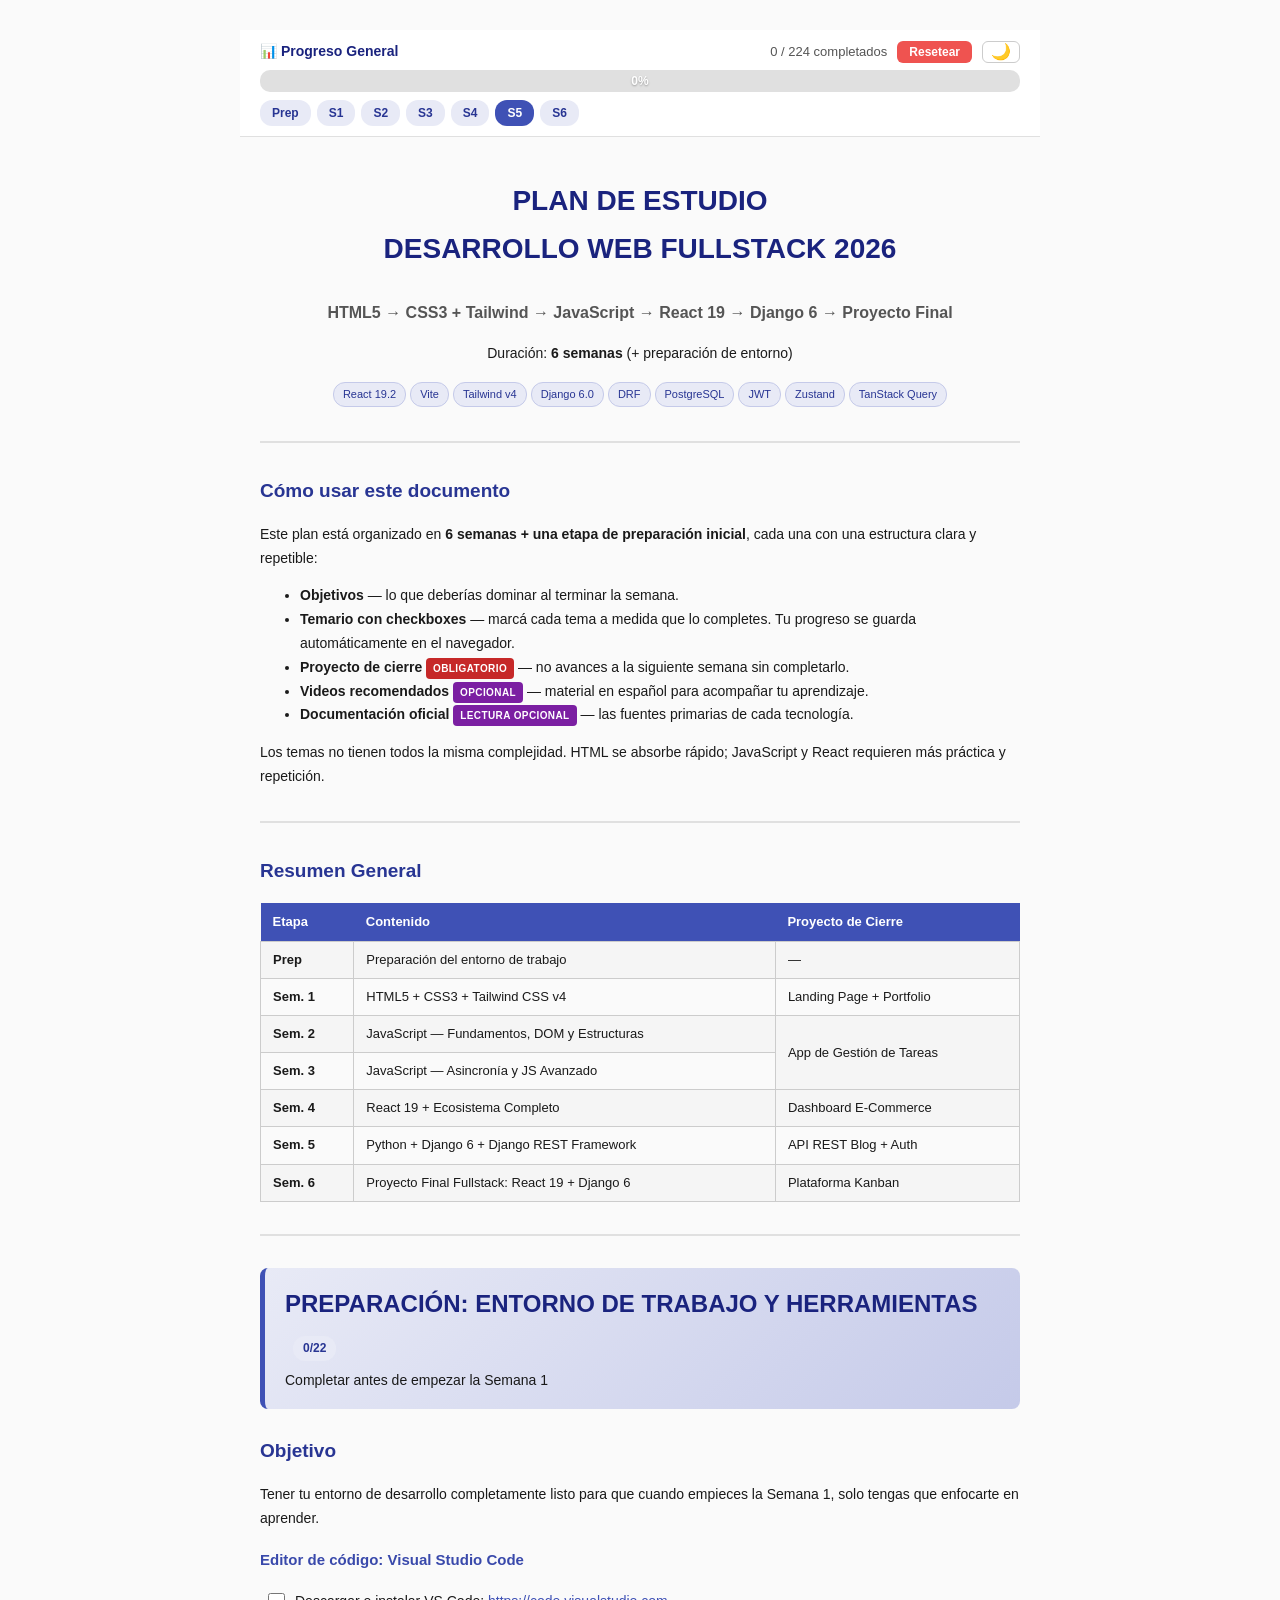
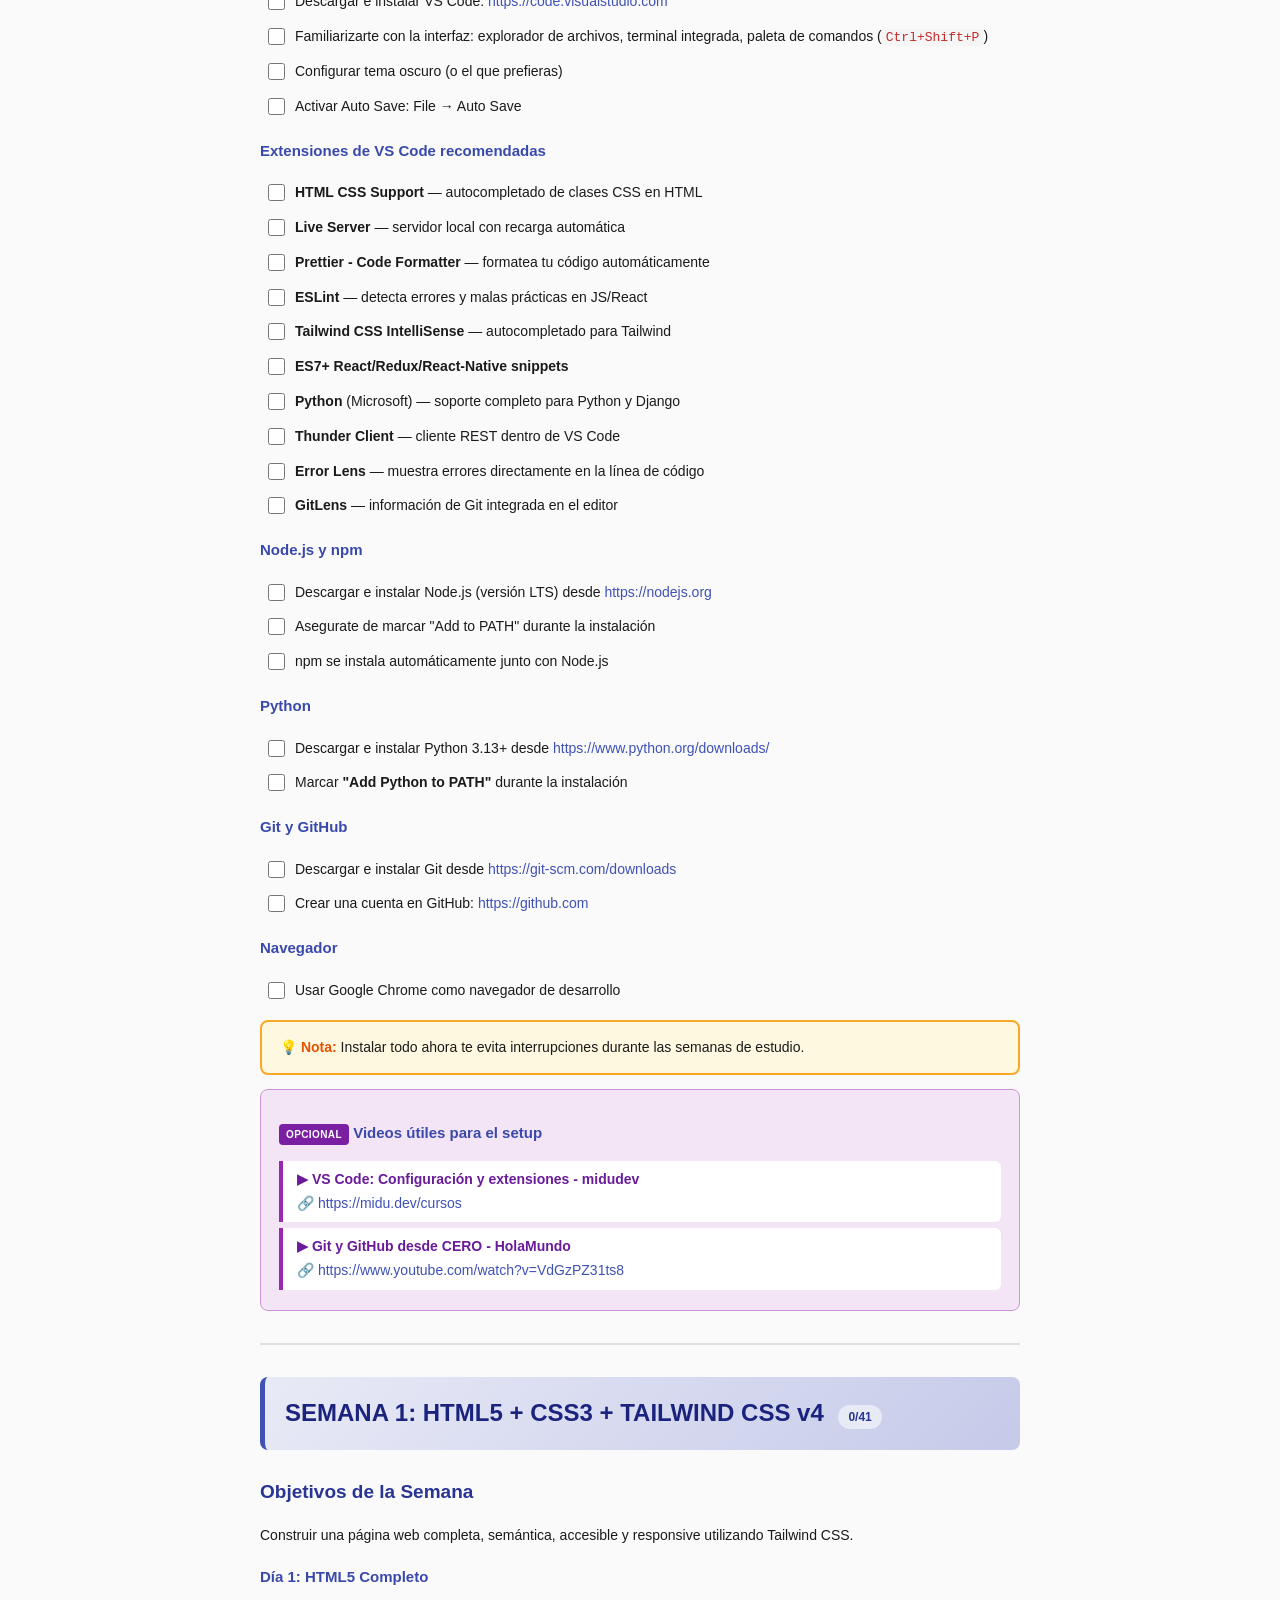
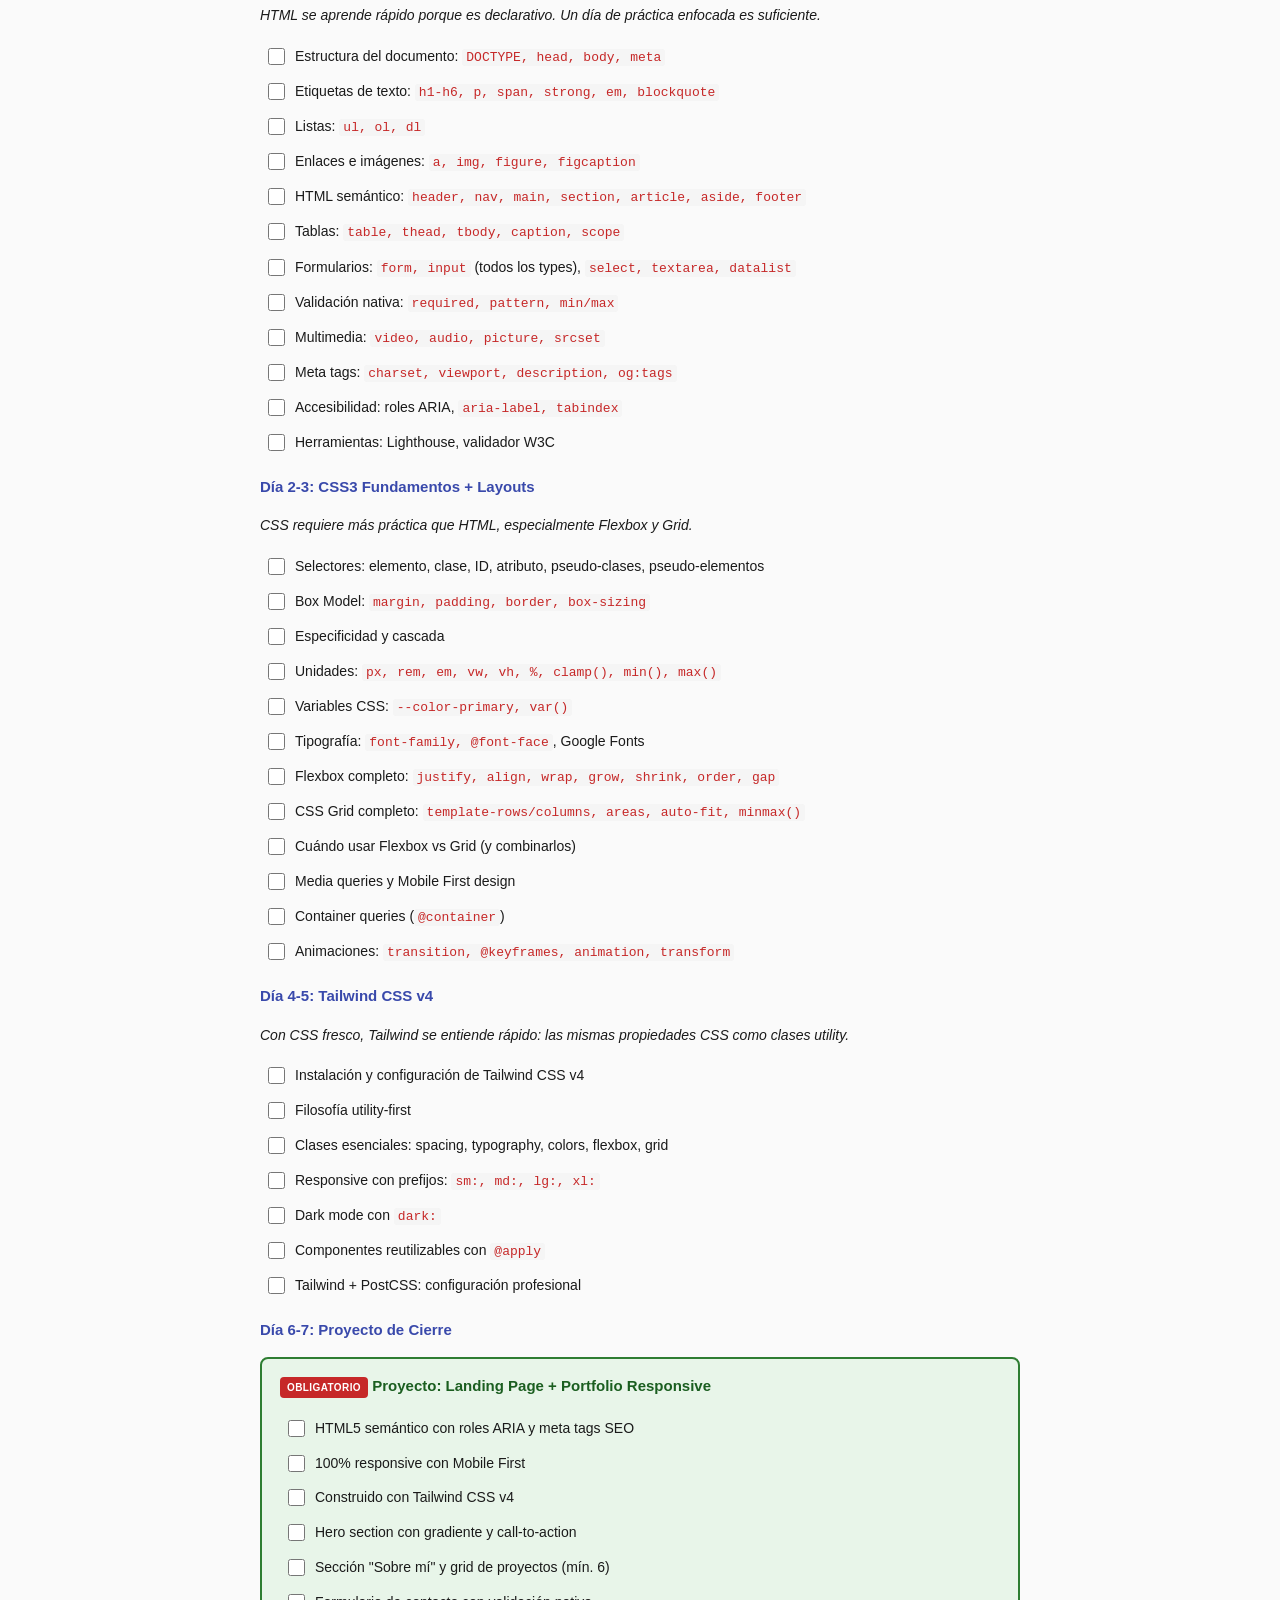
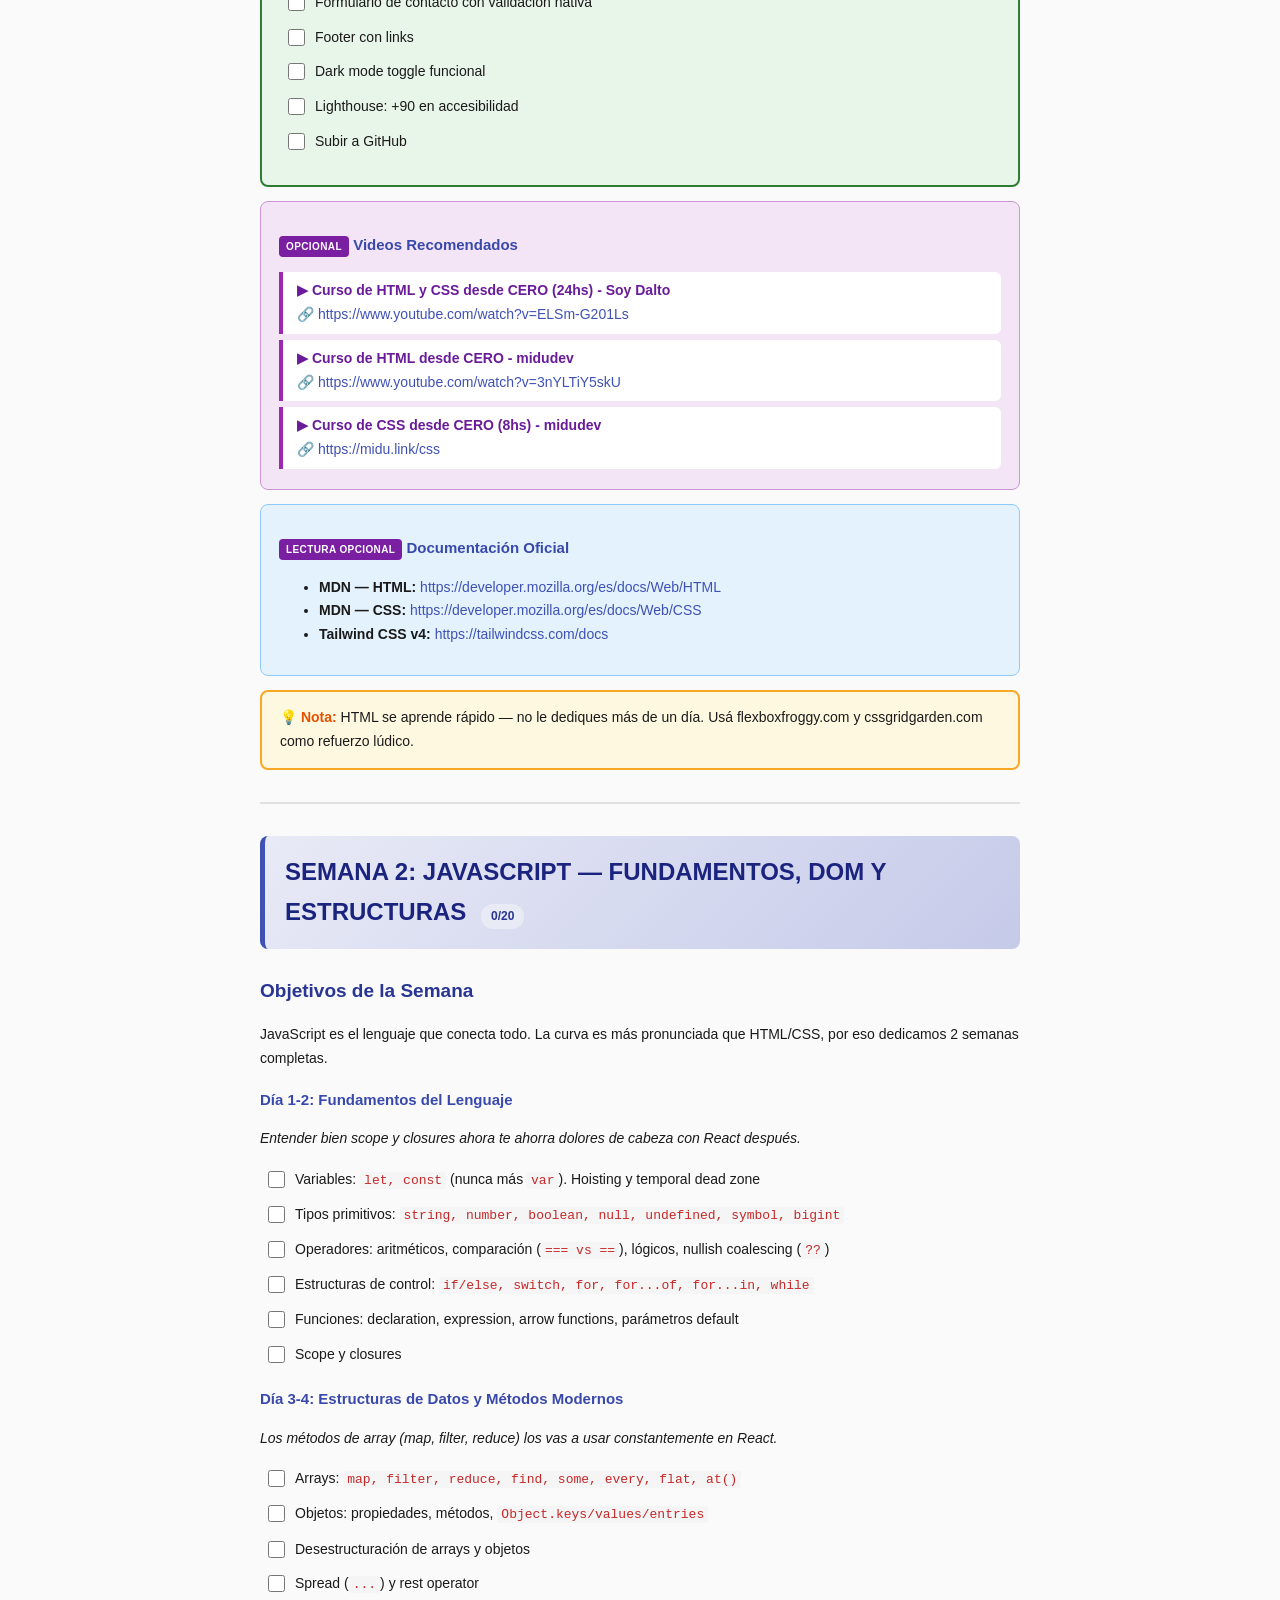
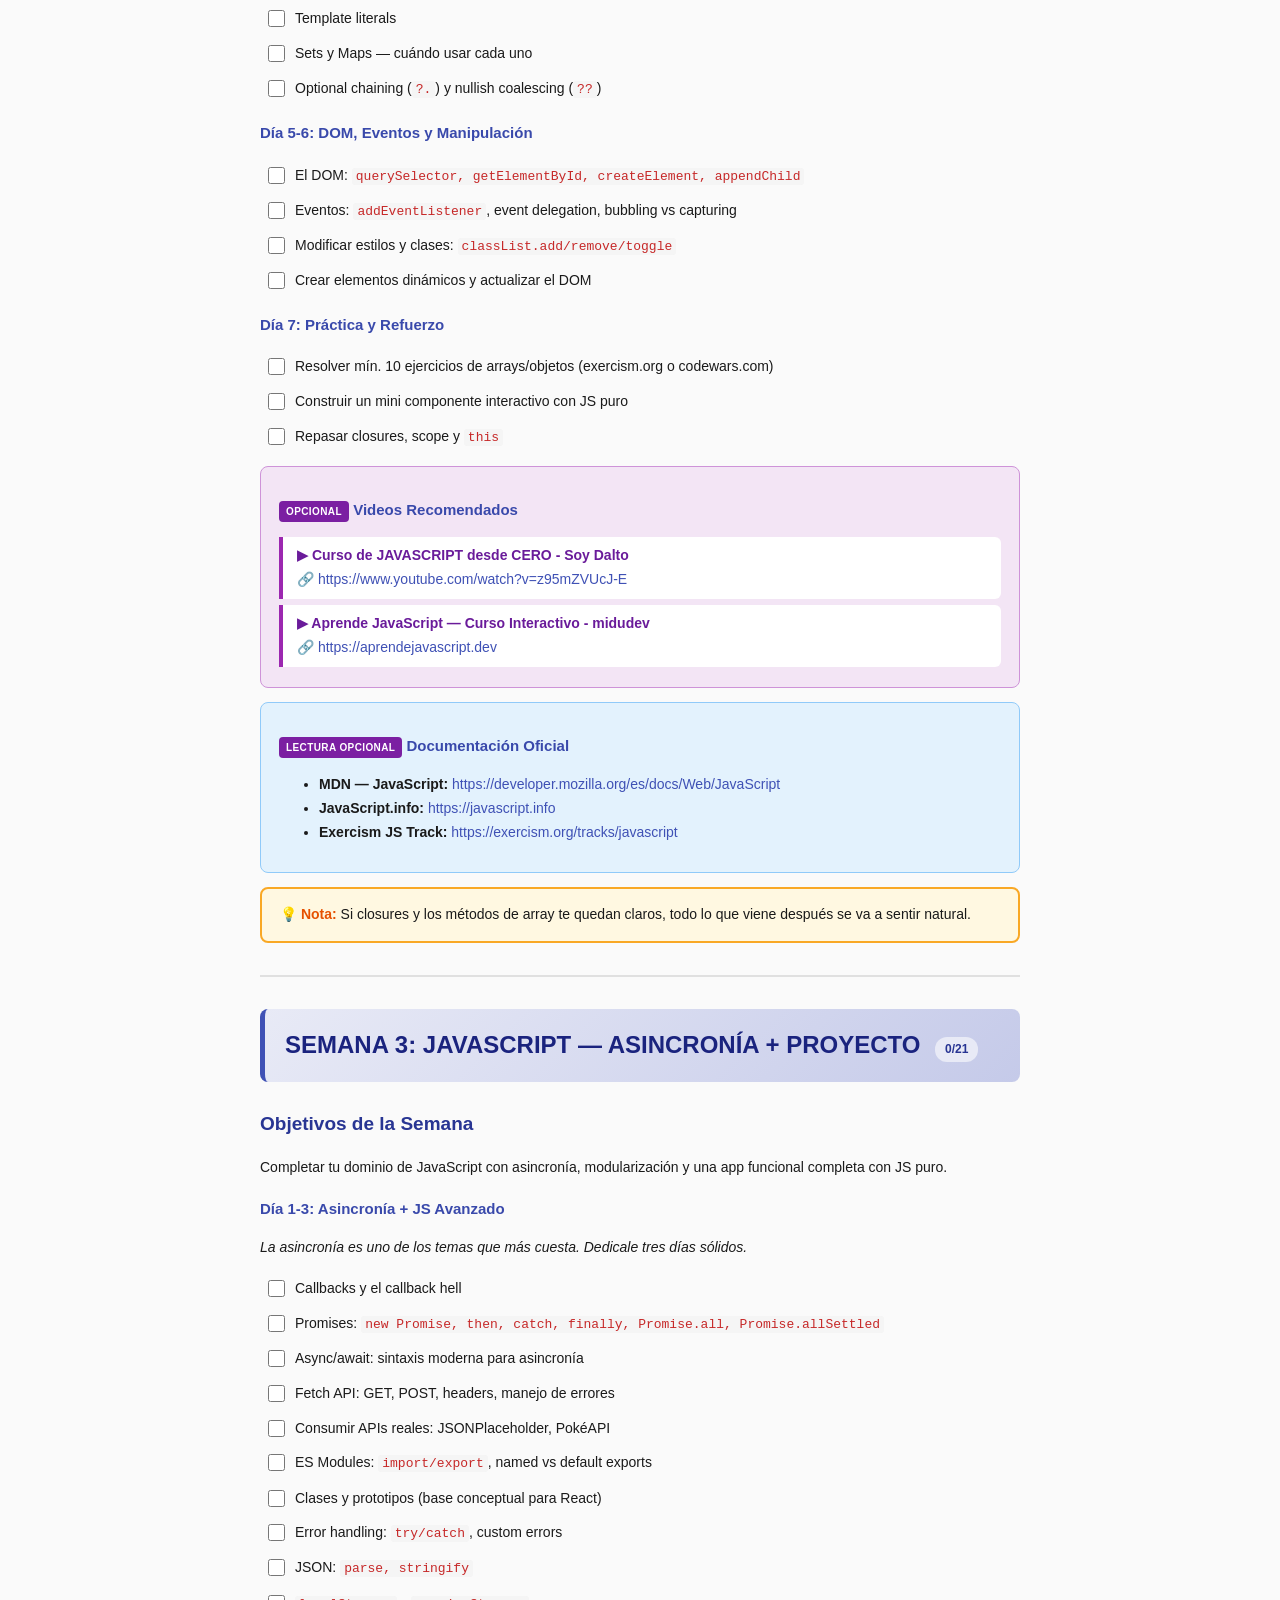
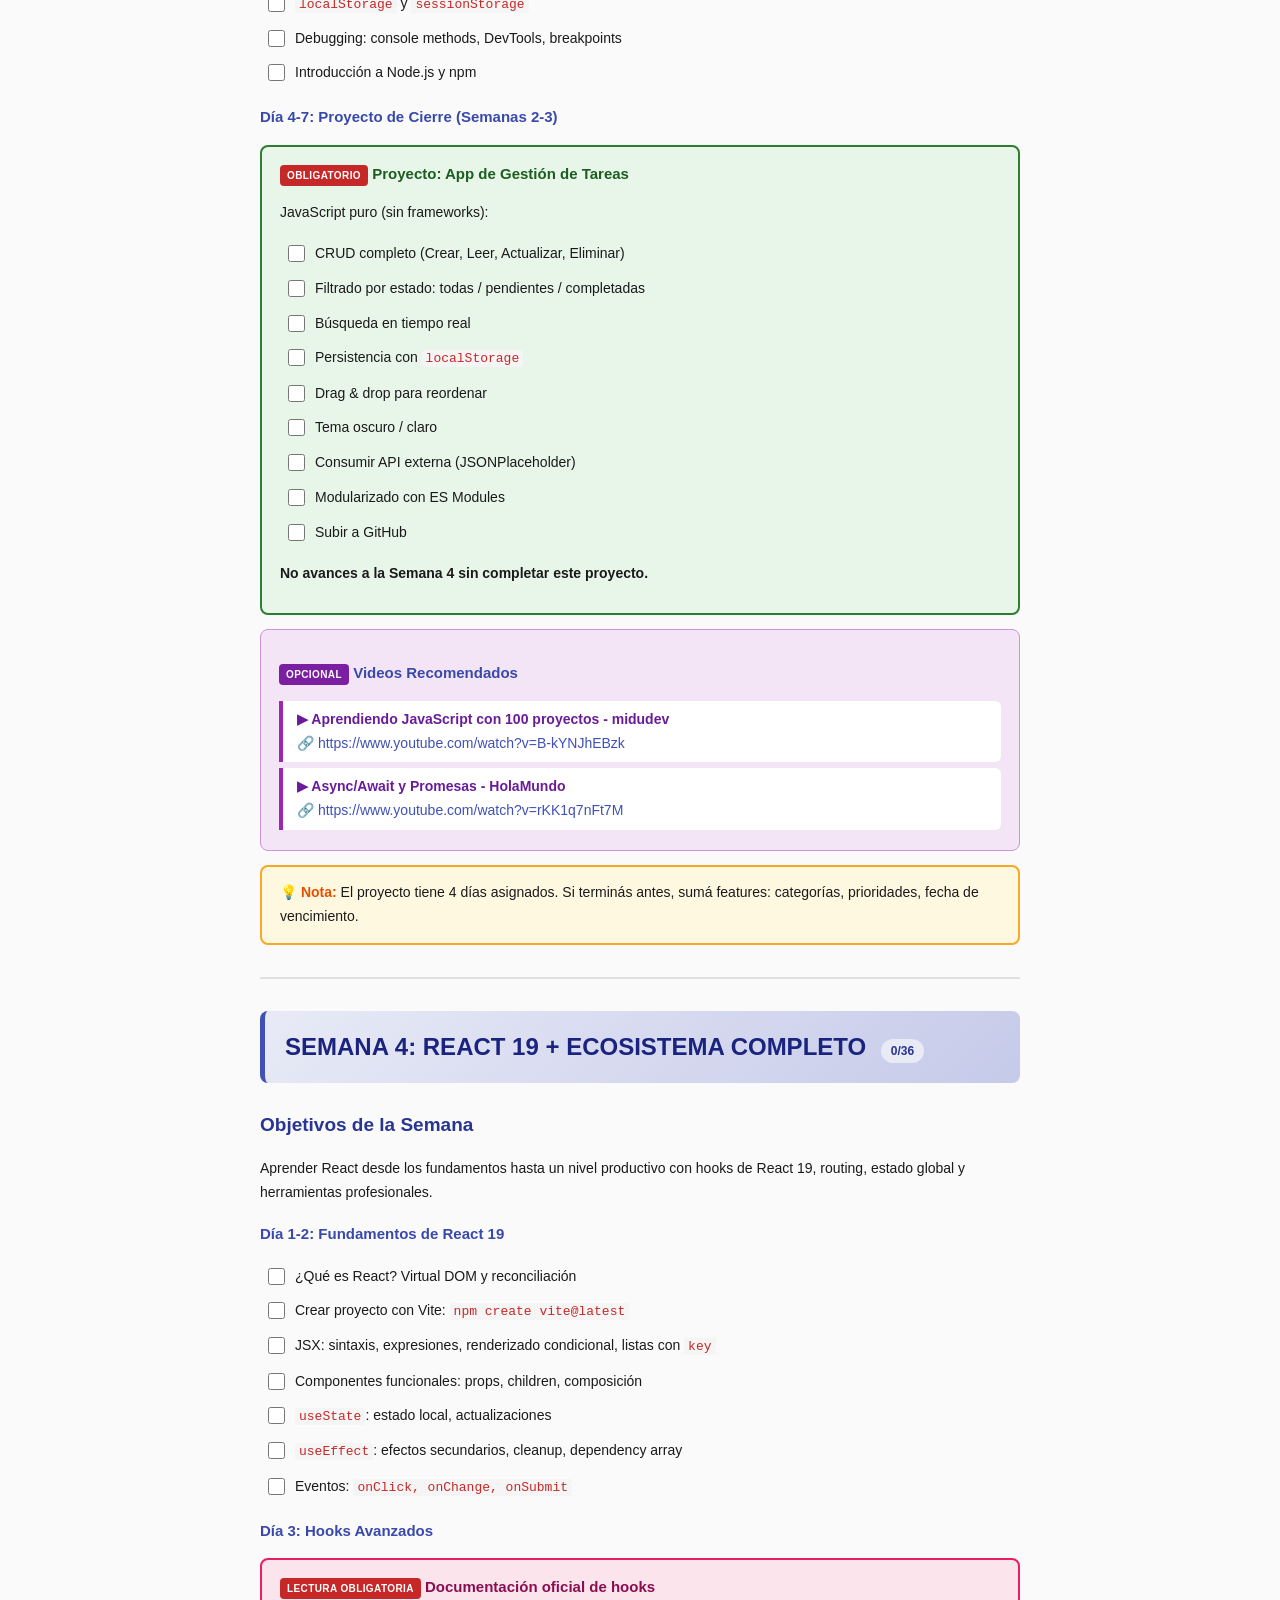
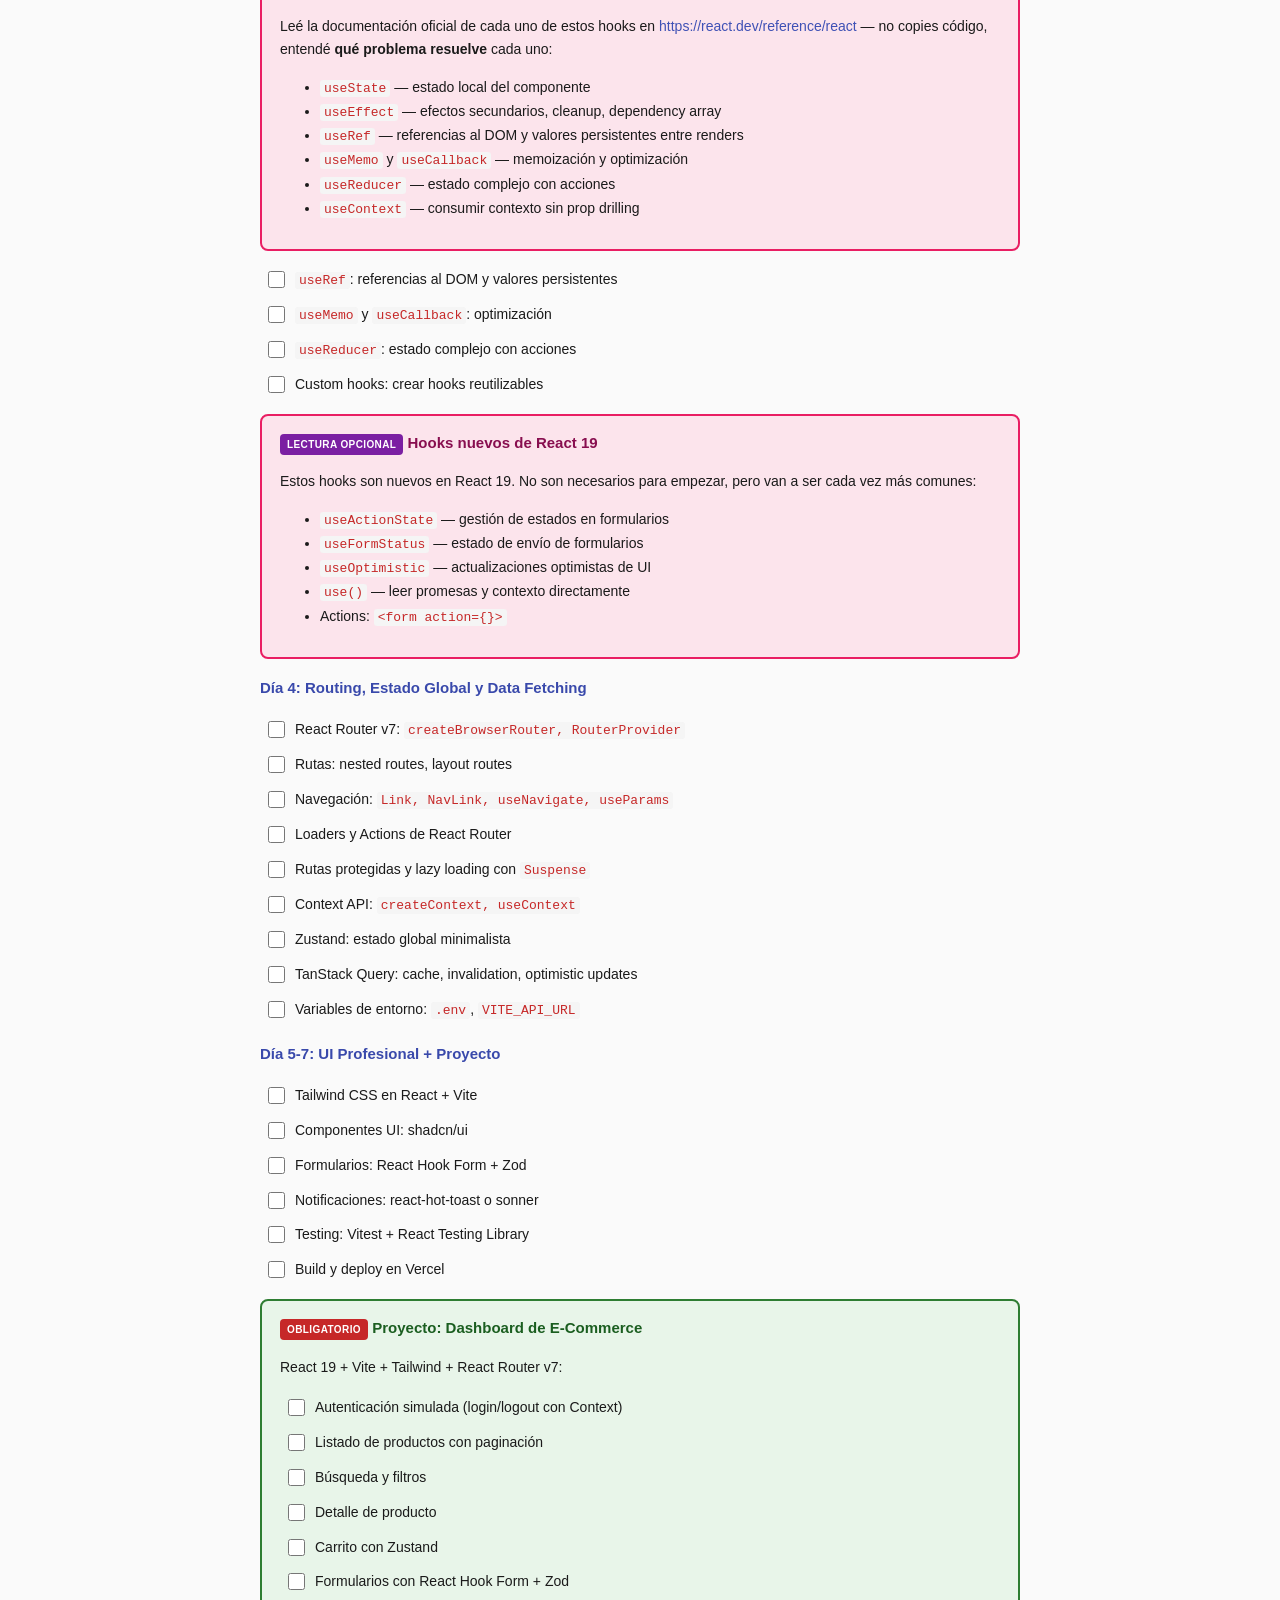
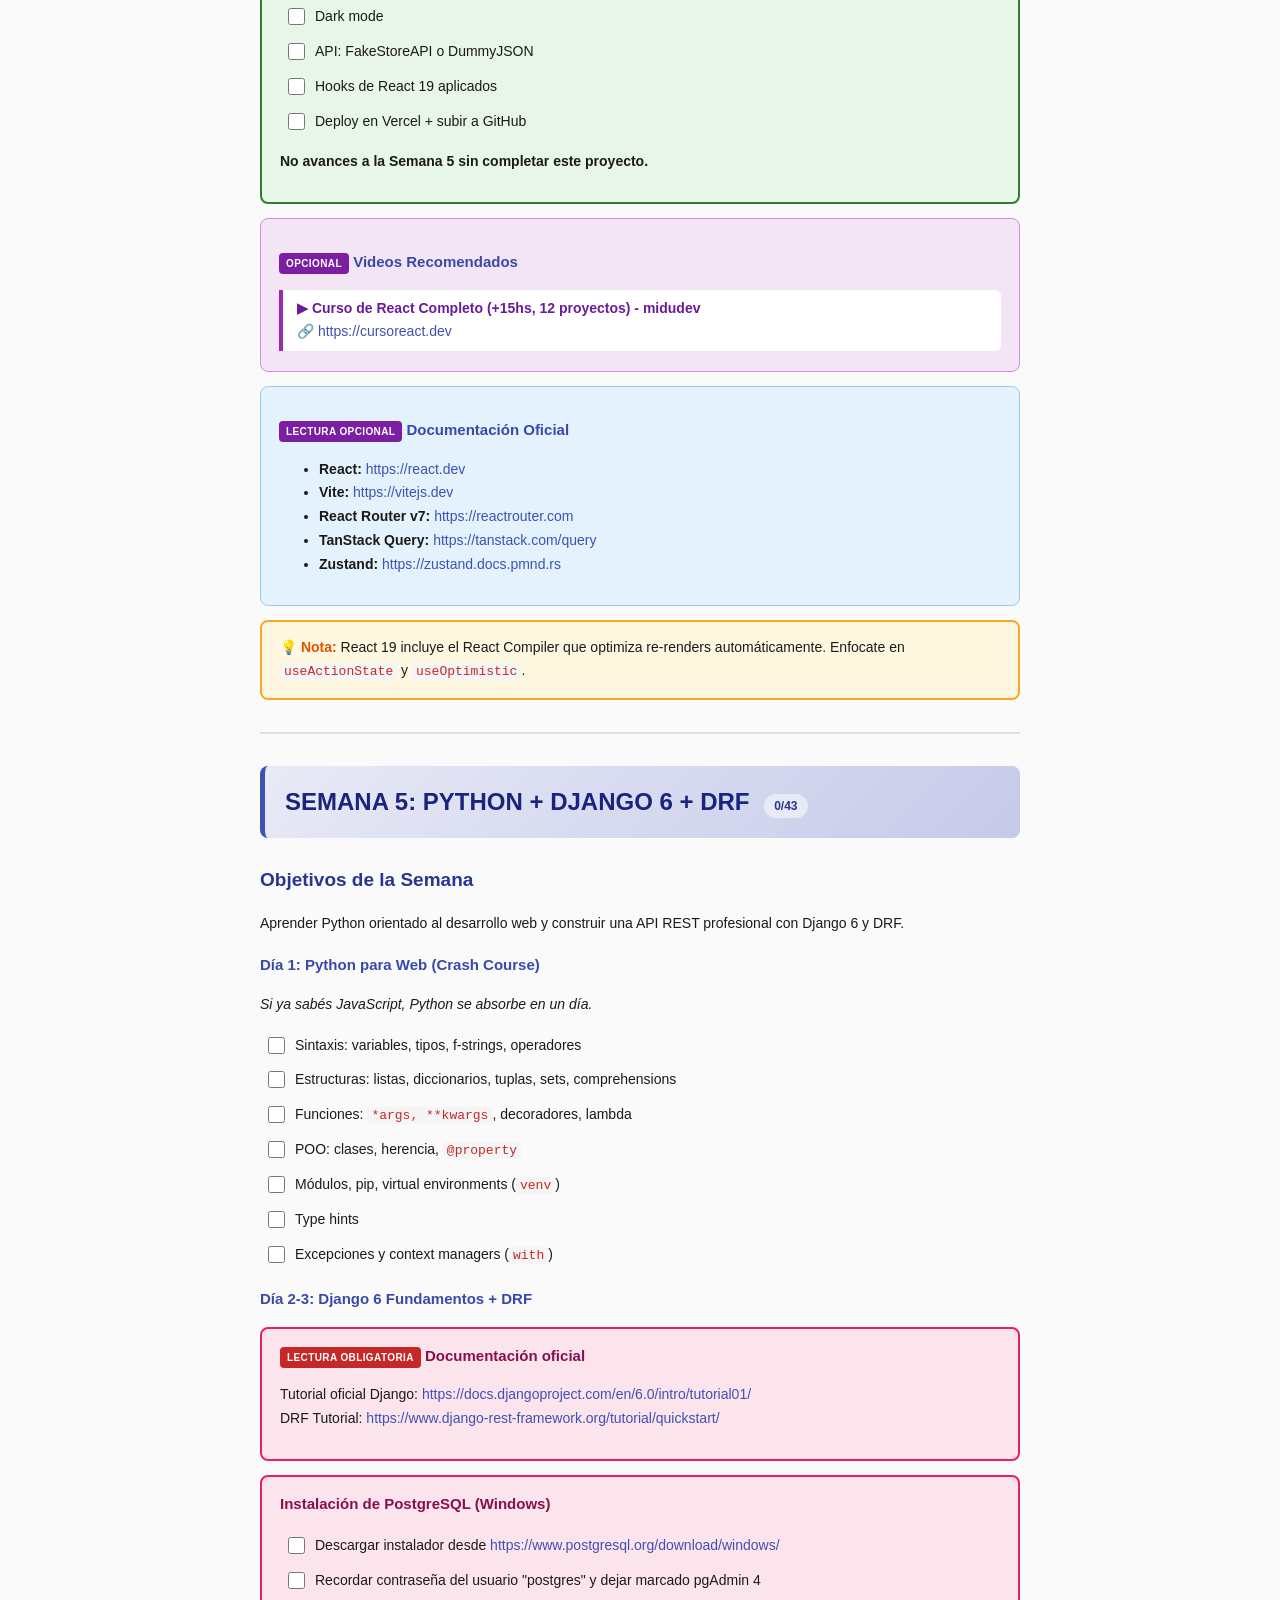
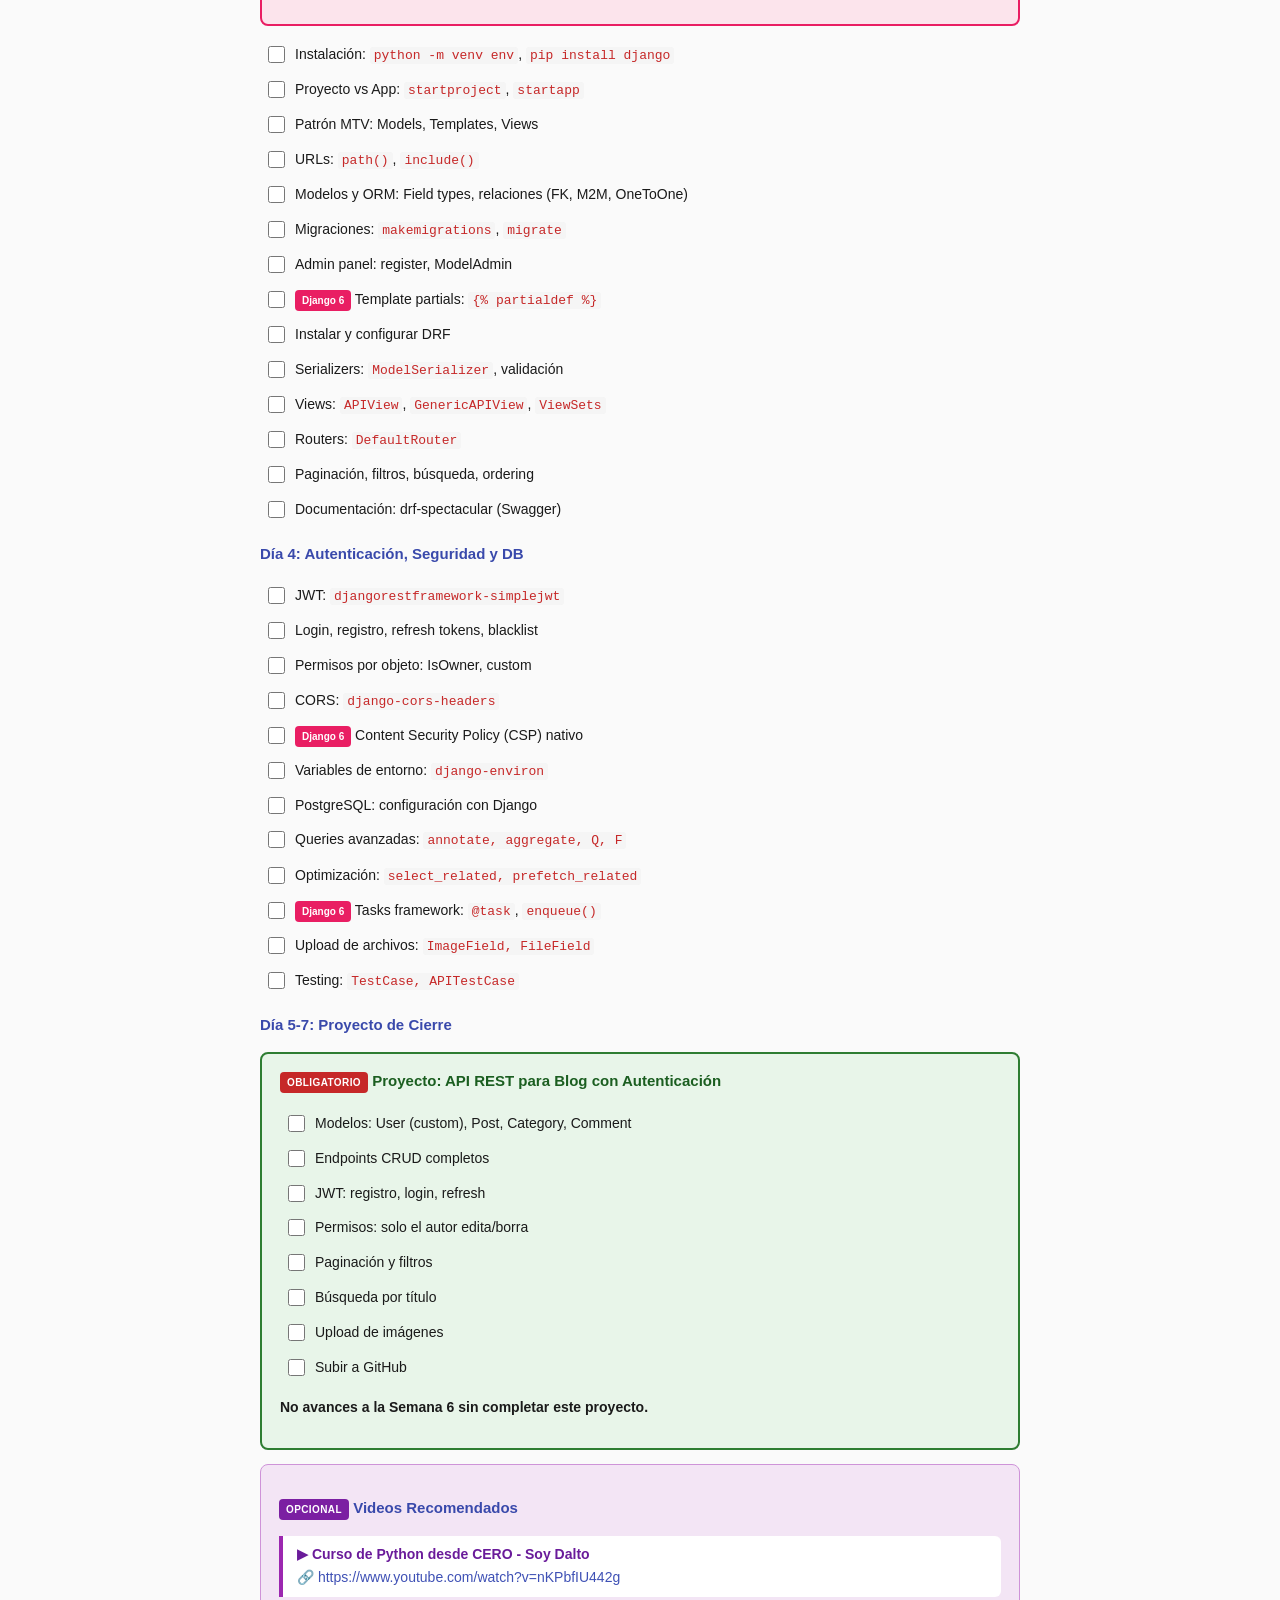
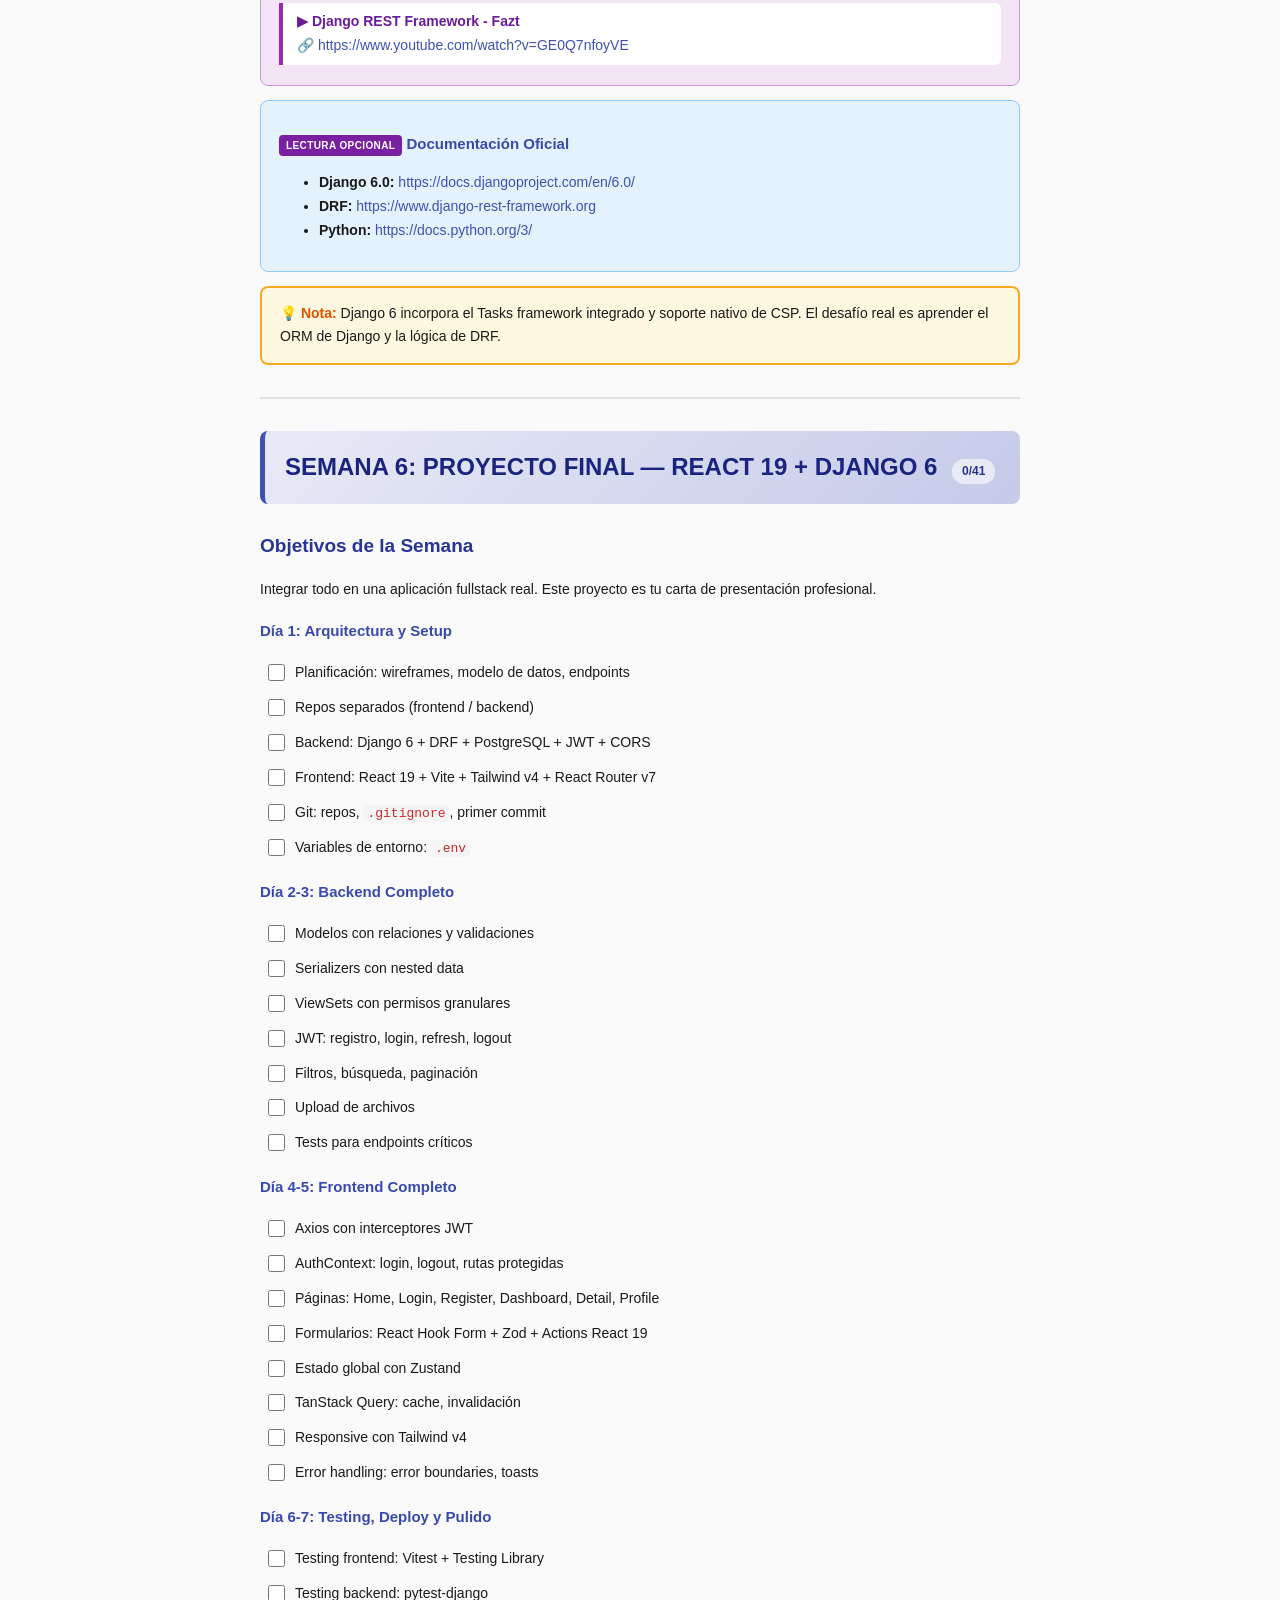
==== index.html @ db927260 "feat: fullstack study guide with progress tracking" ====
<!doctype html>
<html lang="es">
  <head>
    <meta charset="UTF-8" />
    <meta name="viewport" content="width=device-width, initial-scale=1.0" />
    <title>Plan Fullstack 2026</title>
    <link rel="stylesheet" href="styles.css" />
  </head>
  <body>
    <div class="progress-global" id="globalProgress">
      <div class="progress-header">
        <b style="font-size: 14px; color: var(--h1)">📊 Progreso General</b>
        <span class="progress-meta">
          <span id="globalCount" style="font-size: 13px; color: var(--text-muted)"></span>
          <button class="reset-btn" onclick="resetProgress()">Resetear</button>
          <button class="theme-toggle" id="themeToggle" title="Cambiar tema"></button>
        </span>
      </div>
      <div class="progress-bar-wrap">
        <div class="progress-bar-fill" id="globalBar" style="width: 0%"></div>
        <div class="progress-text" id="globalPercent">0%</div>
      </div>
      <nav class="section-nav" id="sectionNav">
        <a href="#sec-prep" class="nav-chip" data-nav="sec-prep">Prep</a>
        <a href="#sec-s1" class="nav-chip" data-nav="sec-s1">S1</a>
        <a href="#sec-s2" class="nav-chip" data-nav="sec-s2">S2</a>
        <a href="#sec-s3" class="nav-chip" data-nav="sec-s3">S3</a>
        <a href="#sec-s4" class="nav-chip" data-nav="sec-s4">S4</a>
        <a href="#sec-s5" class="nav-chip" data-nav="sec-s5">S5</a>
        <a href="#sec-s6" class="nav-chip" data-nav="sec-s6">S6</a>
      </nav>
    </div>

    <div class="ctr">
      <h1 style="font-size: 28px; border: none">
        PLAN DE ESTUDIO<br />DESARROLLO WEB FULLSTACK 2026
      </h1>
      <p style="font-size: 16px; color: var(--text-muted)">
        <b
          >HTML5 → CSS3 + Tailwind → JavaScript → React 19 → Django 6 → Proyecto
          Final</b
        >
      </p>
      <p>Duración: <b>6 semanas</b> (+ preparación de entorno)</p>
      <p>
        <span class="tg">React 19.2</span><span class="tg">Vite</span
        ><span class="tg">Tailwind v4</span><span class="tg">Django 6.0</span
        ><span class="tg">DRF</span><span class="tg">PostgreSQL</span
        ><span class="tg">JWT</span><span class="tg">Zustand</span
        ><span class="tg">TanStack Query</span>
      </p>
    </div>
    <hr />

    <h2>Cómo usar este documento</h2>
    <p>
      Este plan está organizado en
      <b>6 semanas + una etapa de preparación inicial</b>, cada una con una
      estructura clara y repetible:
    </p>
    <ul>
      <li><b>Objetivos</b> — lo que deberías dominar al terminar la semana.</li>
      <li>
        <b>Temario con checkboxes</b> — marcá cada tema a medida que lo
        completes. Tu progreso se guarda automáticamente en el navegador.
      </li>
      <li>
        <b>Proyecto de cierre</b> <span class="mt">Obligatorio</span> — no
        avances a la siguiente semana sin completarlo.
      </li>
      <li>
        <b>Videos recomendados</b> <span class="ot">Opcional</span> — material
        en español para acompañar tu aprendizaje.
      </li>
      <li>
        <b>Documentación oficial</b> <span class="ot">Lectura Opcional</span> —
        las fuentes primarias de cada tecnología.
      </li>
    </ul>
    <p>
      Los temas no tienen todos la misma complejidad. HTML se absorbe rápido;
      JavaScript y React requieren más práctica y repetición.
    </p>

    <hr />

    <h2>Resumen General</h2>
    <table>
      <tr>
        <th>Etapa</th>
        <th>Contenido</th>
        <th>Proyecto de Cierre</th>
      </tr>
      <tr>
        <td><b>Prep</b></td>
        <td>Preparación del entorno de trabajo</td>
        <td>—</td>
      </tr>
      <tr>
        <td><b>Sem. 1</b></td>
        <td>HTML5 + CSS3 + Tailwind CSS v4</td>
        <td>Landing Page + Portfolio</td>
      </tr>
      <tr>
        <td><b>Sem. 2</b></td>
        <td>JavaScript — Fundamentos, DOM y Estructuras</td>
        <td rowspan="2">App de Gestión de Tareas</td>
      </tr>
      <tr>
        <td><b>Sem. 3</b></td>
        <td>JavaScript — Asincronía y JS Avanzado</td>
      </tr>
      <tr>
        <td><b>Sem. 4</b></td>
        <td>React 19 + Ecosistema Completo</td>
        <td>Dashboard E-Commerce</td>
      </tr>
      <tr>
        <td><b>Sem. 5</b></td>
        <td>Python + Django 6 + Django REST Framework</td>
        <td>API REST Blog + Auth</td>
      </tr>
      <tr>
        <td><b>Sem. 6</b></td>
        <td>Proyecto Final Fullstack: React 19 + Django 6</td>
        <td>Plataforma Kanban</td>
      </tr>
    </table>

    <hr />

    <!-- ===================== PREPARACIÓN ===================== -->
    <div class="mh" id="sec-prep">
      <h1>
        PREPARACIÓN: ENTORNO DE TRABAJO Y HERRAMIENTAS
        <span class="section-progress" id="sp-prep"></span>
      </h1>
      <p>Completar antes de empezar la Semana 1</p>
    </div>

    <h2>Objetivo</h2>
    <p>
      Tener tu entorno de desarrollo completamente listo para que cuando
      empieces la Semana 1, solo tengas que enfocarte en aprender.
    </p>

    <h3>Editor de código: Visual Studio Code</h3>
    <ul class="cl" data-section="prep">
      <li>
        <div class="ci">
          <input type="checkbox" id="cb-prep-0" /><label for="cb-prep-0"
            >Descargar e instalar VS Code: https://code.visualstudio.com</label
          >
        </div>
      </li>
      <li>
        <div class="ci">
          <input type="checkbox" id="cb-prep-1" /><label for="cb-prep-1"
            >Familiarizarte con la interfaz: explorador de archivos, terminal
            integrada, paleta de comandos (<code>Ctrl+Shift+P</code>)</label
          >
        </div>
      </li>
      <li>
        <div class="ci">
          <input type="checkbox" id="cb-prep-2" /><label for="cb-prep-2"
            >Configurar tema oscuro (o el que prefieras)</label
          >
        </div>
      </li>
      <li>
        <div class="ci">
          <input type="checkbox" id="cb-prep-3" /><label for="cb-prep-3"
            >Activar Auto Save: File → Auto Save</label
          >
        </div>
      </li>
    </ul>

    <h3>Extensiones de VS Code recomendadas</h3>
    <ul class="cl" data-section="prep">
      <li>
        <div class="ci">
          <input type="checkbox" id="cb-prep-4" /><label for="cb-prep-4"
            ><b>HTML CSS Support</b> — autocompletado de clases CSS en
            HTML</label
          >
        </div>
      </li>
      <li>
        <div class="ci">
          <input type="checkbox" id="cb-prep-5" /><label for="cb-prep-5"
            ><b>Live Server</b> — servidor local con recarga automática</label
          >
        </div>
      </li>
      <li>
        <div class="ci">
          <input type="checkbox" id="cb-prep-6" /><label for="cb-prep-6"
            ><b>Prettier - Code Formatter</b> — formatea tu código
            automáticamente</label
          >
        </div>
      </li>
      <li>
        <div class="ci">
          <input type="checkbox" id="cb-prep-7" /><label for="cb-prep-7"
            ><b>ESLint</b> — detecta errores y malas prácticas en
            JS/React</label
          >
        </div>
      </li>
      <li>
        <div class="ci">
          <input type="checkbox" id="cb-prep-8" /><label for="cb-prep-8"
            ><b>Tailwind CSS IntelliSense</b> — autocompletado para
            Tailwind</label
          >
        </div>
      </li>
      <li>
        <div class="ci">
          <input type="checkbox" id="cb-prep-9" /><label for="cb-prep-9"
            ><b>ES7+ React/Redux/React-Native snippets</b></label
          >
        </div>
      </li>
      <li>
        <div class="ci">
          <input type="checkbox" id="cb-prep-10" /><label for="cb-prep-10"
            ><b>Python</b> (Microsoft) — soporte completo para Python y
            Django</label
          >
        </div>
      </li>
      <li>
        <div class="ci">
          <input type="checkbox" id="cb-prep-11" /><label for="cb-prep-11"
            ><b>Thunder Client</b> — cliente REST dentro de VS Code</label
          >
        </div>
      </li>
      <li>
        <div class="ci">
          <input type="checkbox" id="cb-prep-12" /><label for="cb-prep-12"
            ><b>Error Lens</b> — muestra errores directamente en la línea de
            código</label
          >
        </div>
      </li>
      <li>
        <div class="ci">
          <input type="checkbox" id="cb-prep-13" /><label for="cb-prep-13"
            ><b>GitLens</b> — información de Git integrada en el editor</label
          >
        </div>
      </li>
    </ul>

    <h3>Node.js y npm</h3>
    <ul class="cl" data-section="prep">
      <li>
        <div class="ci">
          <input type="checkbox" id="cb-prep-14" /><label for="cb-prep-14"
            >Descargar e instalar Node.js (versión LTS) desde
            https://nodejs.org</label
          >
        </div>
      </li>
      <li>
        <div class="ci">
          <input type="checkbox" id="cb-prep-15" /><label for="cb-prep-15"
            >Asegurate de marcar "Add to PATH" durante la instalación</label
          >
        </div>
      </li>
      <li>
        <div class="ci">
          <input type="checkbox" id="cb-prep-16" /><label for="cb-prep-16"
            >npm se instala automáticamente junto con Node.js</label
          >
        </div>
      </li>
    </ul>

    <h3>Python</h3>
    <ul class="cl" data-section="prep">
      <li>
        <div class="ci">
          <input type="checkbox" id="cb-prep-17" /><label for="cb-prep-17"
            >Descargar e instalar Python 3.13+ desde
            https://www.python.org/downloads/</label
          >
        </div>
      </li>
      <li>
        <div class="ci">
          <input type="checkbox" id="cb-prep-18" /><label for="cb-prep-18"
            >Marcar <b>"Add Python to PATH"</b> durante la instalación</label
          >
        </div>
      </li>
    </ul>

    <h3>Git y GitHub</h3>
    <ul class="cl" data-section="prep">
      <li>
        <div class="ci">
          <input type="checkbox" id="cb-prep-19" /><label for="cb-prep-19"
            >Descargar e instalar Git desde https://git-scm.com/downloads</label
          >
        </div>
      </li>
      <li>
        <div class="ci">
          <input type="checkbox" id="cb-prep-20" /><label for="cb-prep-20"
            >Crear una cuenta en GitHub: https://github.com</label
          >
        </div>
      </li>
    </ul>

    <h3>Navegador</h3>
    <ul class="cl" data-section="prep">
      <li>
        <div class="ci">
          <input type="checkbox" id="cb-prep-21" /><label for="cb-prep-21"
            >Usar Google Chrome como navegador de desarrollo</label
          >
        </div>
      </li>
    </ul>

    <div class="tb">
      <b>💡 Nota:</b> Instalar todo ahora te evita interrupciones durante las
      semanas de estudio.
    </div>

    <div class="vs">
      <h3><span class="ot">Opcional</span> Videos útiles para el setup</h3>
      <div class="vi">
        <b>▶ VS Code: Configuración y extensiones - midudev</b><br />🔗
        https://midu.dev/cursos
      </div>
      <div class="vi">
        <b>▶ Git y GitHub desde CERO - HolaMundo</b><br />🔗
        https://www.youtube.com/watch?v=VdGzPZ31ts8
      </div>
    </div>

    <hr />

    <!-- ===================== SEMANA 1 ===================== -->
    <div class="mh" id="sec-s1">
      <h1>
        SEMANA 1: HTML5 + CSS3 + TAILWIND CSS v4
        <span class="section-progress" id="sp-s1"></span>
      </h1>
    </div>

    <h2>Objetivos de la Semana</h2>
    <p>
      Construir una página web completa, semántica, accesible y responsive
      utilizando Tailwind CSS.
    </p>

    <h3>Día 1: HTML5 Completo</h3>
    <p>
      <i
        >HTML se aprende rápido porque es declarativo. Un día de práctica
        enfocada es suficiente.</i
      >
    </p>
    <ul class="cl" data-section="s1">
      <li>
        <div class="ci">
          <input type="checkbox" id="cb-s1-0" /><label for="cb-s1-0"
            >Estructura del documento:
            <code>DOCTYPE, head, body, meta</code></label
          >
        </div>
      </li>
      <li>
        <div class="ci">
          <input type="checkbox" id="cb-s1-1" /><label for="cb-s1-1"
            >Etiquetas de texto:
            <code>h1-h6, p, span, strong, em, blockquote</code></label
          >
        </div>
      </li>
      <li>
        <div class="ci">
          <input type="checkbox" id="cb-s1-2" /><label for="cb-s1-2"
            >Listas: <code>ul, ol, dl</code></label
          >
        </div>
      </li>
      <li>
        <div class="ci">
          <input type="checkbox" id="cb-s1-3" /><label for="cb-s1-3"
            >Enlaces e imágenes: <code>a, img, figure, figcaption</code></label
          >
        </div>
      </li>
      <li>
        <div class="ci">
          <input type="checkbox" id="cb-s1-4" /><label for="cb-s1-4"
            >HTML semántico:
            <code
              >header, nav, main, section, article, aside, footer</code
            ></label
          >
        </div>
      </li>
      <li>
        <div class="ci">
          <input type="checkbox" id="cb-s1-5" /><label for="cb-s1-5"
            >Tablas: <code>table, thead, tbody, caption, scope</code></label
          >
        </div>
      </li>
      <li>
        <div class="ci">
          <input type="checkbox" id="cb-s1-6" /><label for="cb-s1-6"
            >Formularios: <code>form, input</code> (todos los types),
            <code>select, textarea, datalist</code></label
          >
        </div>
      </li>
      <li>
        <div class="ci">
          <input type="checkbox" id="cb-s1-7" /><label for="cb-s1-7"
            >Validación nativa: <code>required, pattern, min/max</code></label
          >
        </div>
      </li>
      <li>
        <div class="ci">
          <input type="checkbox" id="cb-s1-8" /><label for="cb-s1-8"
            >Multimedia: <code>video, audio, picture, srcset</code></label
          >
        </div>
      </li>
      <li>
        <div class="ci">
          <input type="checkbox" id="cb-s1-9" /><label for="cb-s1-9"
            >Meta tags:
            <code>charset, viewport, description, og:tags</code></label
          >
        </div>
      </li>
      <li>
        <div class="ci">
          <input type="checkbox" id="cb-s1-10" /><label for="cb-s1-10"
            >Accesibilidad: roles ARIA, <code>aria-label, tabindex</code></label
          >
        </div>
      </li>
      <li>
        <div class="ci">
          <input type="checkbox" id="cb-s1-11" /><label for="cb-s1-11"
            >Herramientas: Lighthouse, validador W3C</label
          >
        </div>
      </li>
    </ul>

    <h3>Día 2-3: CSS3 Fundamentos + Layouts</h3>
    <p>
      <i>CSS requiere más práctica que HTML, especialmente Flexbox y Grid.</i>
    </p>
    <ul class="cl" data-section="s1">
      <li>
        <div class="ci">
          <input type="checkbox" id="cb-s1-12" /><label for="cb-s1-12"
            >Selectores: elemento, clase, ID, atributo, pseudo-clases,
            pseudo-elementos</label
          >
        </div>
      </li>
      <li>
        <div class="ci">
          <input type="checkbox" id="cb-s1-13" /><label for="cb-s1-13"
            >Box Model: <code>margin, padding, border, box-sizing</code></label
          >
        </div>
      </li>
      <li>
        <div class="ci">
          <input type="checkbox" id="cb-s1-14" /><label for="cb-s1-14"
            >Especificidad y cascada</label
          >
        </div>
      </li>
      <li>
        <div class="ci">
          <input type="checkbox" id="cb-s1-15" /><label for="cb-s1-15"
            >Unidades:
            <code>px, rem, em, vw, vh, %, clamp(), min(), max()</code></label
          >
        </div>
      </li>
      <li>
        <div class="ci">
          <input type="checkbox" id="cb-s1-16" /><label for="cb-s1-16"
            >Variables CSS: <code>--color-primary, var()</code></label
          >
        </div>
      </li>
      <li>
        <div class="ci">
          <input type="checkbox" id="cb-s1-17" /><label for="cb-s1-17"
            >Tipografía: <code>font-family, @font-face</code>, Google
            Fonts</label
          >
        </div>
      </li>
      <li>
        <div class="ci">
          <input type="checkbox" id="cb-s1-18" /><label for="cb-s1-18"
            >Flexbox completo:
            <code>justify, align, wrap, grow, shrink, order, gap</code></label
          >
        </div>
      </li>
      <li>
        <div class="ci">
          <input type="checkbox" id="cb-s1-19" /><label for="cb-s1-19"
            >CSS Grid completo:
            <code>template-rows/columns, areas, auto-fit, minmax()</code></label
          >
        </div>
      </li>
      <li>
        <div class="ci">
          <input type="checkbox" id="cb-s1-20" /><label for="cb-s1-20"
            >Cuándo usar Flexbox vs Grid (y combinarlos)</label
          >
        </div>
      </li>
      <li>
        <div class="ci">
          <input type="checkbox" id="cb-s1-21" /><label for="cb-s1-21"
            >Media queries y Mobile First design</label
          >
        </div>
      </li>
      <li>
        <div class="ci">
          <input type="checkbox" id="cb-s1-22" /><label for="cb-s1-22"
            >Container queries (<code>@container</code>)</label
          >
        </div>
      </li>
      <li>
        <div class="ci">
          <input type="checkbox" id="cb-s1-23" /><label for="cb-s1-23"
            >Animaciones:
            <code>transition, @keyframes, animation, transform</code></label
          >
        </div>
      </li>
    </ul>

    <h3>Día 4-5: Tailwind CSS v4</h3>
    <p>
      <i
        >Con CSS fresco, Tailwind se entiende rápido: las mismas propiedades CSS
        como clases utility.</i
      >
    </p>
    <ul class="cl" data-section="s1">
      <li>
        <div class="ci">
          <input type="checkbox" id="cb-s1-24" /><label for="cb-s1-24"
            >Instalación y configuración de Tailwind CSS v4</label
          >
        </div>
      </li>
      <li>
        <div class="ci">
          <input type="checkbox" id="cb-s1-25" /><label for="cb-s1-25"
            >Filosofía utility-first</label
          >
        </div>
      </li>
      <li>
        <div class="ci">
          <input type="checkbox" id="cb-s1-26" /><label for="cb-s1-26"
            >Clases esenciales: spacing, typography, colors, flexbox,
            grid</label
          >
        </div>
      </li>
      <li>
        <div class="ci">
          <input type="checkbox" id="cb-s1-27" /><label for="cb-s1-27"
            >Responsive con prefijos: <code>sm:, md:, lg:, xl:</code></label
          >
        </div>
      </li>
      <li>
        <div class="ci">
          <input type="checkbox" id="cb-s1-28" /><label for="cb-s1-28"
            >Dark mode con <code>dark:</code></label
          >
        </div>
      </li>
      <li>
        <div class="ci">
          <input type="checkbox" id="cb-s1-29" /><label for="cb-s1-29"
            >Componentes reutilizables con <code>@apply</code></label
          >
        </div>
      </li>
      <li>
        <div class="ci">
          <input type="checkbox" id="cb-s1-30" /><label for="cb-s1-30"
            >Tailwind + PostCSS: configuración profesional</label
          >
        </div>
      </li>
    </ul>

    <h3>Día 6-7: Proyecto de Cierre</h3>
    <div class="pb">
      <h3>
        <span class="mt">Obligatorio</span> Proyecto: Landing Page + Portfolio
        Responsive
      </h3>
      <ul class="cl" data-section="s1">
        <li>
          <div class="ci">
            <input type="checkbox" id="cb-s1-31" /><label for="cb-s1-31"
              >HTML5 semántico con roles ARIA y meta tags SEO</label
            >
          </div>
        </li>
        <li>
          <div class="ci">
            <input type="checkbox" id="cb-s1-32" /><label for="cb-s1-32"
              >100% responsive con Mobile First</label
            >
          </div>
        </li>
        <li>
          <div class="ci">
            <input type="checkbox" id="cb-s1-33" /><label for="cb-s1-33"
              >Construido con Tailwind CSS v4</label
            >
          </div>
        </li>
        <li>
          <div class="ci">
            <input type="checkbox" id="cb-s1-34" /><label for="cb-s1-34"
              >Hero section con gradiente y call-to-action</label
            >
          </div>
        </li>
        <li>
          <div class="ci">
            <input type="checkbox" id="cb-s1-35" /><label for="cb-s1-35"
              >Sección "Sobre mí" y grid de proyectos (mín. 6)</label
            >
          </div>
        </li>
        <li>
          <div class="ci">
            <input type="checkbox" id="cb-s1-36" /><label for="cb-s1-36"
              >Formulario de contacto con validación nativa</label
            >
          </div>
        </li>
        <li>
          <div class="ci">
            <input type="checkbox" id="cb-s1-37" /><label for="cb-s1-37"
              >Footer con links</label
            >
          </div>
        </li>
        <li>
          <div class="ci">
            <input type="checkbox" id="cb-s1-38" /><label for="cb-s1-38"
              >Dark mode toggle funcional</label
            >
          </div>
        </li>
        <li>
          <div class="ci">
            <input type="checkbox" id="cb-s1-39" /><label for="cb-s1-39"
              >Lighthouse: +90 en accesibilidad</label
            >
          </div>
        </li>
        <li>
          <div class="ci">
            <input type="checkbox" id="cb-s1-40" /><label for="cb-s1-40"
              >Subir a GitHub</label
            >
          </div>
        </li>
      </ul>
    </div>

    <div class="vs">
      <h3><span class="ot">Opcional</span> Videos Recomendados</h3>
      <div class="vi">
        <b>▶ Curso de HTML y CSS desde CERO (24hs) - Soy Dalto</b><br />🔗
        https://www.youtube.com/watch?v=ELSm-G201Ls
      </div>
      <div class="vi">
        <b>▶ Curso de HTML desde CERO - midudev</b><br />🔗
        https://www.youtube.com/watch?v=3nYLTiY5skU
      </div>
      <div class="vi">
        <b>▶ Curso de CSS desde CERO (8hs) - midudev</b><br />🔗
        https://midu.link/css
      </div>
    </div>

    <div class="ds">
      <h3><span class="ot">Lectura Opcional</span> Documentación Oficial</h3>
      <ul>
        <li>
          <b>MDN — HTML:</b> https://developer.mozilla.org/es/docs/Web/HTML
        </li>
        <li><b>MDN — CSS:</b> https://developer.mozilla.org/es/docs/Web/CSS</li>
        <li><b>Tailwind CSS v4:</b> https://tailwindcss.com/docs</li>
      </ul>
    </div>

    <div class="tb">
      <b>💡 Nota:</b> HTML se aprende rápido — no le dediques más de un día. Usá
      flexboxfroggy.com y cssgridgarden.com como refuerzo lúdico.
    </div>

    <hr />

    <!-- ===================== SEMANA 2 ===================== -->
    <div class="mh" id="sec-s2">
      <h1>
        SEMANA 2: JAVASCRIPT — FUNDAMENTOS, DOM Y ESTRUCTURAS
        <span class="section-progress" id="sp-s2"></span>
      </h1>
    </div>

    <h2>Objetivos de la Semana</h2>
    <p>
      JavaScript es el lenguaje que conecta todo. La curva es más pronunciada
      que HTML/CSS, por eso dedicamos 2 semanas completas.
    </p>

    <h3>Día 1-2: Fundamentos del Lenguaje</h3>
    <p>
      <i
        >Entender bien scope y closures ahora te ahorra dolores de cabeza con
        React después.</i
      >
    </p>
    <ul class="cl" data-section="s2">
      <li>
        <div class="ci">
          <input type="checkbox" id="cb-s2-0" /><label for="cb-s2-0"
            >Variables: <code>let, const</code> (nunca más <code>var</code>).
            Hoisting y temporal dead zone</label
          >
        </div>
      </li>
      <li>
        <div class="ci">
          <input type="checkbox" id="cb-s2-1" /><label for="cb-s2-1"
            >Tipos primitivos:
            <code
              >string, number, boolean, null, undefined, symbol, bigint</code
            ></label
          >
        </div>
      </li>
      <li>
        <div class="ci">
          <input type="checkbox" id="cb-s2-2" /><label for="cb-s2-2"
            >Operadores: aritméticos, comparación (<code>=== vs ==</code>),
            lógicos, nullish coalescing (<code>??</code>)</label
          >
        </div>
      </li>
      <li>
        <div class="ci">
          <input type="checkbox" id="cb-s2-3" /><label for="cb-s2-3"
            >Estructuras de control:
            <code>if/else, switch, for, for...of, for...in, while</code></label
          >
        </div>
      </li>
      <li>
        <div class="ci">
          <input type="checkbox" id="cb-s2-4" /><label for="cb-s2-4"
            >Funciones: declaration, expression, arrow functions, parámetros
            default</label
          >
        </div>
      </li>
      <li>
        <div class="ci">
          <input type="checkbox" id="cb-s2-5" /><label for="cb-s2-5"
            >Scope y closures</label
          >
        </div>
      </li>
    </ul>

    <h3>Día 3-4: Estructuras de Datos y Métodos Modernos</h3>
    <p>
      <i
        >Los métodos de array (map, filter, reduce) los vas a usar
        constantemente en React.</i
      >
    </p>
    <ul class="cl" data-section="s2">
      <li>
        <div class="ci">
          <input type="checkbox" id="cb-s2-6" /><label for="cb-s2-6"
            >Arrays:
            <code
              >map, filter, reduce, find, some, every, flat, at()</code
            ></label
          >
        </div>
      </li>
      <li>
        <div class="ci">
          <input type="checkbox" id="cb-s2-7" /><label for="cb-s2-7"
            >Objetos: propiedades, métodos,
            <code>Object.keys/values/entries</code></label
          >
        </div>
      </li>
      <li>
        <div class="ci">
          <input type="checkbox" id="cb-s2-8" /><label for="cb-s2-8"
            >Desestructuración de arrays y objetos</label
          >
        </div>
      </li>
      <li>
        <div class="ci">
          <input type="checkbox" id="cb-s2-9" /><label for="cb-s2-9"
            >Spread (<code>...</code>) y rest operator</label
          >
        </div>
      </li>
      <li>
        <div class="ci">
          <input type="checkbox" id="cb-s2-10" /><label for="cb-s2-10"
            >Template literals</label
          >
        </div>
      </li>
      <li>
        <div class="ci">
          <input type="checkbox" id="cb-s2-11" /><label for="cb-s2-11"
            >Sets y Maps — cuándo usar cada uno</label
          >
        </div>
      </li>
      <li>
        <div class="ci">
          <input type="checkbox" id="cb-s2-12" /><label for="cb-s2-12"
            >Optional chaining (<code>?.</code>) y nullish coalescing
            (<code>??</code>)</label
          >
        </div>
      </li>
    </ul>

    <h3>Día 5-6: DOM, Eventos y Manipulación</h3>
    <ul class="cl" data-section="s2">
      <li>
        <div class="ci">
          <input type="checkbox" id="cb-s2-13" /><label for="cb-s2-13"
            >El DOM:
            <code
              >querySelector, getElementById, createElement, appendChild</code
            ></label
          >
        </div>
      </li>
      <li>
        <div class="ci">
          <input type="checkbox" id="cb-s2-14" /><label for="cb-s2-14"
            >Eventos: <code>addEventListener</code>, event delegation, bubbling
            vs capturing</label
          >
        </div>
      </li>
      <li>
        <div class="ci">
          <input type="checkbox" id="cb-s2-15" /><label for="cb-s2-15"
            >Modificar estilos y clases:
            <code>classList.add/remove/toggle</code></label
          >
        </div>
      </li>
      <li>
        <div class="ci">
          <input type="checkbox" id="cb-s2-16" /><label for="cb-s2-16"
            >Crear elementos dinámicos y actualizar el DOM</label
          >
        </div>
      </li>
    </ul>

    <h3>Día 7: Práctica y Refuerzo</h3>
    <ul class="cl" data-section="s2">
      <li>
        <div class="ci">
          <input type="checkbox" id="cb-s2-17" /><label for="cb-s2-17"
            >Resolver mín. 10 ejercicios de arrays/objetos (exercism.org o
            codewars.com)</label
          >
        </div>
      </li>
      <li>
        <div class="ci">
          <input type="checkbox" id="cb-s2-18" /><label for="cb-s2-18"
            >Construir un mini componente interactivo con JS puro</label
          >
        </div>
      </li>
      <li>
        <div class="ci">
          <input type="checkbox" id="cb-s2-19" /><label for="cb-s2-19"
            >Repasar closures, scope y <code>this</code></label
          >
        </div>
      </li>
    </ul>

    <div class="vs">
      <h3><span class="ot">Opcional</span> Videos Recomendados</h3>
      <div class="vi">
        <b>▶ Curso de JAVASCRIPT desde CERO - Soy Dalto</b><br />🔗
        https://www.youtube.com/watch?v=z95mZVUcJ-E
      </div>
      <div class="vi">
        <b>▶ Aprende JavaScript — Curso Interactivo - midudev</b><br />🔗
        https://aprendejavascript.dev
      </div>
    </div>

    <div class="ds">
      <h3><span class="ot">Lectura Opcional</span> Documentación Oficial</h3>
      <ul>
        <li>
          <b>MDN — JavaScript:</b>
          https://developer.mozilla.org/es/docs/Web/JavaScript
        </li>
        <li><b>JavaScript.info:</b> https://javascript.info</li>
        <li>
          <b>Exercism JS Track:</b> https://exercism.org/tracks/javascript
        </li>
      </ul>
    </div>

    <div class="tb">
      <b>💡 Nota:</b> Si closures y los métodos de array te quedan claros, todo
      lo que viene después se va a sentir natural.
    </div>

    <hr />

    <!-- ===================== SEMANA 3 ===================== -->
    <div class="mh" id="sec-s3">
      <h1>
        SEMANA 3: JAVASCRIPT — ASINCRONÍA + PROYECTO
        <span class="section-progress" id="sp-s3"></span>
      </h1>
    </div>

    <h2>Objetivos de la Semana</h2>
    <p>
      Completar tu dominio de JavaScript con asincronía, modularización y una
      app funcional completa con JS puro.
    </p>

    <h3>Día 1-3: Asincronía + JS Avanzado</h3>
    <p>
      <i
        >La asincronía es uno de los temas que más cuesta. Dedicale tres días
        sólidos.</i
      >
    </p>
    <ul class="cl" data-section="s3">
      <li>
        <div class="ci">
          <input type="checkbox" id="cb-s3-0" /><label for="cb-s3-0"
            >Callbacks y el callback hell</label
          >
        </div>
      </li>
      <li>
        <div class="ci">
          <input type="checkbox" id="cb-s3-1" /><label for="cb-s3-1"
            >Promises:
            <code
              >new Promise, then, catch, finally, Promise.all,
              Promise.allSettled</code
            ></label
          >
        </div>
      </li>
      <li>
        <div class="ci">
          <input type="checkbox" id="cb-s3-2" /><label for="cb-s3-2"
            >Async/await: sintaxis moderna para asincronía</label
          >
        </div>
      </li>
      <li>
        <div class="ci">
          <input type="checkbox" id="cb-s3-3" /><label for="cb-s3-3"
            >Fetch API: GET, POST, headers, manejo de errores</label
          >
        </div>
      </li>
      <li>
        <div class="ci">
          <input type="checkbox" id="cb-s3-4" /><label for="cb-s3-4"
            >Consumir APIs reales: JSONPlaceholder, PokéAPI</label
          >
        </div>
      </li>
      <li>
        <div class="ci">
          <input type="checkbox" id="cb-s3-5" /><label for="cb-s3-5"
            >ES Modules: <code>import/export</code>, named vs default
            exports</label
          >
        </div>
      </li>
      <li>
        <div class="ci">
          <input type="checkbox" id="cb-s3-6" /><label for="cb-s3-6"
            >Clases y prototipos (base conceptual para React)</label
          >
        </div>
      </li>
      <li>
        <div class="ci">
          <input type="checkbox" id="cb-s3-7" /><label for="cb-s3-7"
            >Error handling: <code>try/catch</code>, custom errors</label
          >
        </div>
      </li>
      <li>
        <div class="ci">
          <input type="checkbox" id="cb-s3-8" /><label for="cb-s3-8"
            >JSON: <code>parse, stringify</code></label
          >
        </div>
      </li>
      <li>
        <div class="ci">
          <input type="checkbox" id="cb-s3-9" /><label for="cb-s3-9"
            ><code>localStorage</code> y <code>sessionStorage</code></label
          >
        </div>
      </li>
      <li>
        <div class="ci">
          <input type="checkbox" id="cb-s3-10" /><label for="cb-s3-10"
            >Debugging: console methods, DevTools, breakpoints</label
          >
        </div>
      </li>
      <li>
        <div class="ci">
          <input type="checkbox" id="cb-s3-11" /><label for="cb-s3-11"
            >Introducción a Node.js y npm</label
          >
        </div>
      </li>
    </ul>

    <h3>Día 4-7: Proyecto de Cierre (Semanas 2-3)</h3>
    <div class="pb">
      <h3>
        <span class="mt">Obligatorio</span> Proyecto: App de Gestión de Tareas
      </h3>
      <p>JavaScript puro (sin frameworks):</p>
      <ul class="cl" data-section="s3">
        <li>
          <div class="ci">
            <input type="checkbox" id="cb-s3-12" /><label for="cb-s3-12"
              >CRUD completo (Crear, Leer, Actualizar, Eliminar)</label
            >
          </div>
        </li>
        <li>
          <div class="ci">
            <input type="checkbox" id="cb-s3-13" /><label for="cb-s3-13"
              >Filtrado por estado: todas / pendientes / completadas</label
            >
          </div>
        </li>
        <li>
          <div class="ci">
            <input type="checkbox" id="cb-s3-14" /><label for="cb-s3-14"
              >Búsqueda en tiempo real</label
            >
          </div>
        </li>
        <li>
          <div class="ci">
            <input type="checkbox" id="cb-s3-15" /><label for="cb-s3-15"
              >Persistencia con <code>localStorage</code></label
            >
          </div>
        </li>
        <li>
          <div class="ci">
            <input type="checkbox" id="cb-s3-16" /><label for="cb-s3-16"
              >Drag &amp; drop para reordenar</label
            >
          </div>
        </li>
        <li>
          <div class="ci">
            <input type="checkbox" id="cb-s3-17" /><label for="cb-s3-17"
              >Tema oscuro / claro</label
            >
          </div>
        </li>
        <li>
          <div class="ci">
            <input type="checkbox" id="cb-s3-18" /><label for="cb-s3-18"
              >Consumir API externa (JSONPlaceholder)</label
            >
          </div>
        </li>
        <li>
          <div class="ci">
            <input type="checkbox" id="cb-s3-19" /><label for="cb-s3-19"
              >Modularizado con ES Modules</label
            >
          </div>
        </li>
        <li>
          <div class="ci">
            <input type="checkbox" id="cb-s3-20" /><label for="cb-s3-20"
              >Subir a GitHub</label
            >
          </div>
        </li>
      </ul>
      <p><b>No avances a la Semana 4 sin completar este proyecto.</b></p>
    </div>

    <div class="vs">
      <h3><span class="ot">Opcional</span> Videos Recomendados</h3>
      <div class="vi">
        <b>▶ Aprendiendo JavaScript con 100 proyectos - midudev</b><br />🔗
        https://www.youtube.com/watch?v=B-kYNJhEBzk
      </div>
      <div class="vi">
        <b>▶ Async/Await y Promesas - HolaMundo</b><br />🔗
        https://www.youtube.com/watch?v=rKK1q7nFt7M
      </div>
    </div>

    <div class="tb">
      <b>💡 Nota:</b> El proyecto tiene 4 días asignados. Si terminás antes,
      sumá features: categorías, prioridades, fecha de vencimiento.
    </div>

    <hr />

    <!-- ===================== SEMANA 4 ===================== -->
    <div class="mh" id="sec-s4">
      <h1>
        SEMANA 4: REACT 19 + ECOSISTEMA COMPLETO
        <span class="section-progress" id="sp-s4"></span>
      </h1>
    </div>

    <h2>Objetivos de la Semana</h2>
    <p>
      Aprender React desde los fundamentos hasta un nivel productivo con hooks
      de React 19, routing, estado global y herramientas profesionales.
    </p>

    <h3>Día 1-2: Fundamentos de React 19</h3>
    <ul class="cl" data-section="s4">
      <li>
        <div class="ci">
          <input type="checkbox" id="cb-s4-0" /><label for="cb-s4-0"
            >¿Qué es React? Virtual DOM y reconciliación</label
          >
        </div>
      </li>
      <li>
        <div class="ci">
          <input type="checkbox" id="cb-s4-1" /><label for="cb-s4-1"
            >Crear proyecto con Vite: <code>npm create vite@latest</code></label
          >
        </div>
      </li>
      <li>
        <div class="ci">
          <input type="checkbox" id="cb-s4-2" /><label for="cb-s4-2"
            >JSX: sintaxis, expresiones, renderizado condicional, listas con
            <code>key</code></label
          >
        </div>
      </li>
      <li>
        <div class="ci">
          <input type="checkbox" id="cb-s4-3" /><label for="cb-s4-3"
            >Componentes funcionales: props, children, composición</label
          >
        </div>
      </li>
      <li>
        <div class="ci">
          <input type="checkbox" id="cb-s4-4" /><label for="cb-s4-4"
            ><code>useState</code>: estado local, actualizaciones</label
          >
        </div>
      </li>
      <li>
        <div class="ci">
          <input type="checkbox" id="cb-s4-5" /><label for="cb-s4-5"
            ><code>useEffect</code>: efectos secundarios, cleanup, dependency
            array</label
          >
        </div>
      </li>
      <li>
        <div class="ci">
          <input type="checkbox" id="cb-s4-6" /><label for="cb-s4-6"
            >Eventos: <code>onClick, onChange, onSubmit</code></label
          >
        </div>
      </li>
    </ul>

    <h3>Día 3: Hooks Avanzados</h3>
    <div class="sb">
      <h3>
        <span class="mt">Lectura Obligatoria</span> Documentación oficial de
        hooks
      </h3>
      <p>
        Leé la documentación oficial de cada uno de estos hooks en
        https://react.dev/reference/react — no copies código, entendé
        <b>qué problema resuelve</b> cada uno:
      </p>
      <ul>
        <li><code>useState</code> — estado local del componente</li>
        <li><code>useEffect</code> — efectos secundarios, cleanup, dependency array</li>
        <li><code>useRef</code> — referencias al DOM y valores persistentes entre renders</li>
        <li><code>useMemo</code> y <code>useCallback</code> — memoización y optimización</li>
        <li><code>useReducer</code> — estado complejo con acciones</li>
        <li><code>useContext</code> — consumir contexto sin prop drilling</li>
      </ul>
    </div>
    <ul class="cl" data-section="s4">
      <li>
        <div class="ci">
          <input type="checkbox" id="cb-s4-7" /><label for="cb-s4-7"
            ><code>useRef</code>: referencias al DOM y valores
            persistentes</label
          >
        </div>
      </li>
      <li>
        <div class="ci">
          <input type="checkbox" id="cb-s4-8" /><label for="cb-s4-8"
            ><code>useMemo</code> y <code>useCallback</code>:
            optimización</label
          >
        </div>
      </li>
      <li>
        <div class="ci">
          <input type="checkbox" id="cb-s4-9" /><label for="cb-s4-9"
            ><code>useReducer</code>: estado complejo con acciones</label
          >
        </div>
      </li>
      <li>
        <div class="ci">
          <input type="checkbox" id="cb-s4-10" /><label for="cb-s4-10"
            >Custom hooks: crear hooks reutilizables</label
          >
        </div>
      </li>
    </ul>

    <div class="sb">
      <h3>
        <span class="ot">Lectura Opcional</span> Hooks nuevos de React 19
      </h3>
      <p>
        Estos hooks son nuevos en React 19. No son necesarios para empezar,
        pero van a ser cada vez más comunes:
      </p>
      <ul>
        <li><code>useActionState</code> — gestión de estados en formularios</li>
        <li><code>useFormStatus</code> — estado de envío de formularios</li>
        <li><code>useOptimistic</code> — actualizaciones optimistas de UI</li>
        <li><code>use()</code> — leer promesas y contexto directamente</li>
        <li>Actions: <code>&lt;form action={}&gt;</code></li>
      </ul>
    </div>

    <h3>Día 4: Routing, Estado Global y Data Fetching</h3>
    <ul class="cl" data-section="s4">
      <li>
        <div class="ci">
          <input type="checkbox" id="cb-s4-16" /><label for="cb-s4-16"
            >React Router v7:
            <code>createBrowserRouter, RouterProvider</code></label
          >
        </div>
      </li>
      <li>
        <div class="ci">
          <input type="checkbox" id="cb-s4-17" /><label for="cb-s4-17"
            >Rutas: nested routes, layout routes</label
          >
        </div>
      </li>
      <li>
        <div class="ci">
          <input type="checkbox" id="cb-s4-18" /><label for="cb-s4-18"
            >Navegación:
            <code>Link, NavLink, useNavigate, useParams</code></label
          >
        </div>
      </li>
      <li>
        <div class="ci">
          <input type="checkbox" id="cb-s4-19" /><label for="cb-s4-19"
            >Loaders y Actions de React Router</label
          >
        </div>
      </li>
      <li>
        <div class="ci">
          <input type="checkbox" id="cb-s4-20" /><label for="cb-s4-20"
            >Rutas protegidas y lazy loading con <code>Suspense</code></label
          >
        </div>
      </li>
      <li>
        <div class="ci">
          <input type="checkbox" id="cb-s4-21" /><label for="cb-s4-21"
            >Context API: <code>createContext, useContext</code></label
          >
        </div>
      </li>
      <li>
        <div class="ci">
          <input type="checkbox" id="cb-s4-22" /><label for="cb-s4-22"
            >Zustand: estado global minimalista</label
          >
        </div>
      </li>
      <li>
        <div class="ci">
          <input type="checkbox" id="cb-s4-23" /><label for="cb-s4-23"
            >TanStack Query: cache, invalidation, optimistic updates</label
          >
        </div>
      </li>
      <li>
        <div class="ci">
          <input type="checkbox" id="cb-s4-24" /><label for="cb-s4-24"
            >Variables de entorno: <code>.env</code>,
            <code>VITE_API_URL</code></label
          >
        </div>
      </li>
    </ul>

    <h3>Día 5-7: UI Profesional + Proyecto</h3>
    <ul class="cl" data-section="s4">
      <li>
        <div class="ci">
          <input type="checkbox" id="cb-s4-25" /><label for="cb-s4-25"
            >Tailwind CSS en React + Vite</label
          >
        </div>
      </li>
      <li>
        <div class="ci">
          <input type="checkbox" id="cb-s4-26" /><label for="cb-s4-26"
            >Componentes UI: shadcn/ui</label
          >
        </div>
      </li>
      <li>
        <div class="ci">
          <input type="checkbox" id="cb-s4-27" /><label for="cb-s4-27"
            >Formularios: React Hook Form + Zod</label
          >
        </div>
      </li>
      <li>
        <div class="ci">
          <input type="checkbox" id="cb-s4-28" /><label for="cb-s4-28"
            >Notificaciones: react-hot-toast o sonner</label
          >
        </div>
      </li>
      <li>
        <div class="ci">
          <input type="checkbox" id="cb-s4-29" /><label for="cb-s4-29"
            >Testing: Vitest + React Testing Library</label
          >
        </div>
      </li>
      <li>
        <div class="ci">
          <input type="checkbox" id="cb-s4-30" /><label for="cb-s4-30"
            >Build y deploy en Vercel</label
          >
        </div>
      </li>
    </ul>

    <div class="pb">
      <h3>
        <span class="mt">Obligatorio</span> Proyecto: Dashboard de E-Commerce
      </h3>
      <p>React 19 + Vite + Tailwind + React Router v7:</p>
      <ul class="cl" data-section="s4">
        <li>
          <div class="ci">
            <input type="checkbox" id="cb-s4-31" /><label for="cb-s4-31"
              >Autenticación simulada (login/logout con Context)</label
            >
          </div>
        </li>
        <li>
          <div class="ci">
            <input type="checkbox" id="cb-s4-32" /><label for="cb-s4-32"
              >Listado de productos con paginación</label
            >
          </div>
        </li>
        <li>
          <div class="ci">
            <input type="checkbox" id="cb-s4-33" /><label for="cb-s4-33"
              >Búsqueda y filtros</label
            >
          </div>
        </li>
        <li>
          <div class="ci">
            <input type="checkbox" id="cb-s4-34" /><label for="cb-s4-34"
              >Detalle de producto</label
            >
          </div>
        </li>
        <li>
          <div class="ci">
            <input type="checkbox" id="cb-s4-35" /><label for="cb-s4-35"
              >Carrito con Zustand</label
            >
          </div>
        </li>
        <li>
          <div class="ci">
            <input type="checkbox" id="cb-s4-36" /><label for="cb-s4-36"
              >Formularios con React Hook Form + Zod</label
            >
          </div>
        </li>
        <li>
          <div class="ci">
            <input type="checkbox" id="cb-s4-37" /><label for="cb-s4-37"
              >Dark mode</label
            >
          </div>
        </li>
        <li>
          <div class="ci">
            <input type="checkbox" id="cb-s4-38" /><label for="cb-s4-38"
              >API: FakeStoreAPI o DummyJSON</label
            >
          </div>
        </li>
        <li>
          <div class="ci">
            <input type="checkbox" id="cb-s4-39" /><label for="cb-s4-39"
              >Hooks de React 19 aplicados</label
            >
          </div>
        </li>
        <li>
          <div class="ci">
            <input type="checkbox" id="cb-s4-40" /><label for="cb-s4-40"
              >Deploy en Vercel + subir a GitHub</label
            >
          </div>
        </li>
      </ul>
      <p><b>No avances a la Semana 5 sin completar este proyecto.</b></p>
    </div>

    <div class="vs">
      <h3><span class="ot">Opcional</span> Videos Recomendados</h3>
      <div class="vi">
        <b>▶ Curso de React Completo (+15hs, 12 proyectos) - midudev</b><br />🔗
        https://cursoreact.dev
      </div>
    </div>

    <div class="ds">
      <h3><span class="ot">Lectura Opcional</span> Documentación Oficial</h3>
      <ul>
        <li><b>React:</b> https://react.dev</li>
        <li><b>Vite:</b> https://vitejs.dev</li>
        <li><b>React Router v7:</b> https://reactrouter.com</li>
        <li><b>TanStack Query:</b> https://tanstack.com/query</li>
        <li><b>Zustand:</b> https://zustand.docs.pmnd.rs</li>
      </ul>
    </div>

    <div class="tb">
      <b>💡 Nota:</b> React 19 incluye el React Compiler que optimiza re-renders
      automáticamente. Enfocate en <code>useActionState</code> y
      <code>useOptimistic</code>.
    </div>

    <hr />

    <!-- ===================== SEMANA 5 ===================== -->
    <div class="mh" id="sec-s5">
      <h1>
        SEMANA 5: PYTHON + DJANGO 6 + DRF
        <span class="section-progress" id="sp-s5"></span>
      </h1>
    </div>

    <h2>Objetivos de la Semana</h2>
    <p>
      Aprender Python orientado al desarrollo web y construir una API REST
      profesional con Django 6 y DRF.
    </p>

    <h3>Día 1: Python para Web (Crash Course)</h3>
    <p><i>Si ya sabés JavaScript, Python se absorbe en un día.</i></p>
    <ul class="cl" data-section="s5">
      <li>
        <div class="ci">
          <input type="checkbox" id="cb-s5-0" /><label for="cb-s5-0"
            >Sintaxis: variables, tipos, f-strings, operadores</label
          >
        </div>
      </li>
      <li>
        <div class="ci">
          <input type="checkbox" id="cb-s5-1" /><label for="cb-s5-1"
            >Estructuras: listas, diccionarios, tuplas, sets,
            comprehensions</label
          >
        </div>
      </li>
      <li>
        <div class="ci">
          <input type="checkbox" id="cb-s5-2" /><label for="cb-s5-2"
            >Funciones: <code>*args, **kwargs</code>, decoradores, lambda</label
          >
        </div>
      </li>
      <li>
        <div class="ci">
          <input type="checkbox" id="cb-s5-3" /><label for="cb-s5-3"
            >POO: clases, herencia, <code>@property</code></label
          >
        </div>
      </li>
      <li>
        <div class="ci">
          <input type="checkbox" id="cb-s5-4" /><label for="cb-s5-4"
            >Módulos, pip, virtual environments (<code>venv</code>)</label
          >
        </div>
      </li>
      <li>
        <div class="ci">
          <input type="checkbox" id="cb-s5-5" /><label for="cb-s5-5"
            >Type hints</label
          >
        </div>
      </li>
      <li>
        <div class="ci">
          <input type="checkbox" id="cb-s5-6" /><label for="cb-s5-6"
            >Excepciones y context managers (<code>with</code>)</label
          >
        </div>
      </li>
    </ul>

    <h3>Día 2-3: Django 6 Fundamentos + DRF</h3>
    <div class="sb">
      <h3><span class="mt">Lectura Obligatoria</span> Documentación oficial</h3>
      <p>
        Tutorial oficial Django:
        https://docs.djangoproject.com/en/6.0/intro/tutorial01/<br />DRF
        Tutorial: https://www.django-rest-framework.org/tutorial/quickstart/
      </p>
    </div>
    <div class="sb">
      <h3>Instalación de PostgreSQL (Windows)</h3>
      <ul class="cl" data-section="s5">
        <li>
          <div class="ci">
            <input type="checkbox" id="cb-s5-7" /><label for="cb-s5-7"
              >Descargar instalador desde
              https://www.postgresql.org/download/windows/</label
            >
          </div>
        </li>
        <li>
          <div class="ci">
            <input type="checkbox" id="cb-s5-8" /><label for="cb-s5-8"
              >Recordar contraseña del usuario "postgres" y dejar marcado
              pgAdmin 4</label
            >
          </div>
        </li>
      </ul>
    </div>
    <ul class="cl" data-section="s5">
      <li>
        <div class="ci">
          <input type="checkbox" id="cb-s5-9" /><label for="cb-s5-9"
            >Instalación: <code>python -m venv env</code>,
            <code>pip install django</code></label
          >
        </div>
      </li>
      <li>
        <div class="ci">
          <input type="checkbox" id="cb-s5-10" /><label for="cb-s5-10"
            >Proyecto vs App: <code>startproject</code>,
            <code>startapp</code></label
          >
        </div>
      </li>
      <li>
        <div class="ci">
          <input type="checkbox" id="cb-s5-11" /><label for="cb-s5-11"
            >Patrón MTV: Models, Templates, Views</label
          >
        </div>
      </li>
      <li>
        <div class="ci">
          <input type="checkbox" id="cb-s5-12" /><label for="cb-s5-12"
            >URLs: <code>path()</code>, <code>include()</code></label
          >
        </div>
      </li>
      <li>
        <div class="ci">
          <input type="checkbox" id="cb-s5-13" /><label for="cb-s5-13"
            >Modelos y ORM: Field types, relaciones (FK, M2M, OneToOne)</label
          >
        </div>
      </li>
      <li>
        <div class="ci">
          <input type="checkbox" id="cb-s5-14" /><label for="cb-s5-14"
            >Migraciones: <code>makemigrations</code>,
            <code>migrate</code></label
          >
        </div>
      </li>
      <li>
        <div class="ci">
          <input type="checkbox" id="cb-s5-15" /><label for="cb-s5-15"
            >Admin panel: register, ModelAdmin</label
          >
        </div>
      </li>
      <li>
        <div class="ci">
          <input type="checkbox" id="cb-s5-16" /><label for="cb-s5-16"
            ><span class="nt">Django 6</span> Template partials:
            <code>{% partialdef %}</code></label
          >
        </div>
      </li>
      <li>
        <div class="ci">
          <input type="checkbox" id="cb-s5-17" /><label for="cb-s5-17"
            >Instalar y configurar DRF</label
          >
        </div>
      </li>
      <li>
        <div class="ci">
          <input type="checkbox" id="cb-s5-18" /><label for="cb-s5-18"
            >Serializers: <code>ModelSerializer</code>, validación</label
          >
        </div>
      </li>
      <li>
        <div class="ci">
          <input type="checkbox" id="cb-s5-19" /><label for="cb-s5-19"
            >Views: <code>APIView</code>, <code>GenericAPIView</code>,
            <code>ViewSets</code></label
          >
        </div>
      </li>
      <li>
        <div class="ci">
          <input type="checkbox" id="cb-s5-20" /><label for="cb-s5-20"
            >Routers: <code>DefaultRouter</code></label
          >
        </div>
      </li>
      <li>
        <div class="ci">
          <input type="checkbox" id="cb-s5-21" /><label for="cb-s5-21"
            >Paginación, filtros, búsqueda, ordering</label
          >
        </div>
      </li>
      <li>
        <div class="ci">
          <input type="checkbox" id="cb-s5-22" /><label for="cb-s5-22"
            >Documentación: drf-spectacular (Swagger)</label
          >
        </div>
      </li>
    </ul>

    <h3>Día 4: Autenticación, Seguridad y DB</h3>
    <ul class="cl" data-section="s5">
      <li>
        <div class="ci">
          <input type="checkbox" id="cb-s5-23" /><label for="cb-s5-23"
            >JWT: <code>djangorestframework-simplejwt</code></label
          >
        </div>
      </li>
      <li>
        <div class="ci">
          <input type="checkbox" id="cb-s5-24" /><label for="cb-s5-24"
            >Login, registro, refresh tokens, blacklist</label
          >
        </div>
      </li>
      <li>
        <div class="ci">
          <input type="checkbox" id="cb-s5-25" /><label for="cb-s5-25"
            >Permisos por objeto: IsOwner, custom</label
          >
        </div>
      </li>
      <li>
        <div class="ci">
          <input type="checkbox" id="cb-s5-26" /><label for="cb-s5-26"
            >CORS: <code>django-cors-headers</code></label
          >
        </div>
      </li>
      <li>
        <div class="ci">
          <input type="checkbox" id="cb-s5-27" /><label for="cb-s5-27"
            ><span class="nt">Django 6</span> Content Security Policy (CSP)
            nativo</label
          >
        </div>
      </li>
      <li>
        <div class="ci">
          <input type="checkbox" id="cb-s5-28" /><label for="cb-s5-28"
            >Variables de entorno: <code>django-environ</code></label
          >
        </div>
      </li>
      <li>
        <div class="ci">
          <input type="checkbox" id="cb-s5-29" /><label for="cb-s5-29"
            >PostgreSQL: configuración con Django</label
          >
        </div>
      </li>
      <li>
        <div class="ci">
          <input type="checkbox" id="cb-s5-30" /><label for="cb-s5-30"
            >Queries avanzadas: <code>annotate, aggregate, Q, F</code></label
          >
        </div>
      </li>
      <li>
        <div class="ci">
          <input type="checkbox" id="cb-s5-31" /><label for="cb-s5-31"
            >Optimización: <code>select_related, prefetch_related</code></label
          >
        </div>
      </li>
      <li>
        <div class="ci">
          <input type="checkbox" id="cb-s5-32" /><label for="cb-s5-32"
            ><span class="nt">Django 6</span> Tasks framework:
            <code>@task</code>, <code>enqueue()</code></label
          >
        </div>
      </li>
      <li>
        <div class="ci">
          <input type="checkbox" id="cb-s5-33" /><label for="cb-s5-33"
            >Upload de archivos: <code>ImageField, FileField</code></label
          >
        </div>
      </li>
      <li>
        <div class="ci">
          <input type="checkbox" id="cb-s5-34" /><label for="cb-s5-34"
            >Testing: <code>TestCase, APITestCase</code></label
          >
        </div>
      </li>
    </ul>

    <h3>Día 5-7: Proyecto de Cierre</h3>
    <div class="pb">
      <h3>
        <span class="mt">Obligatorio</span> Proyecto: API REST para Blog con
        Autenticación
      </h3>
      <ul class="cl" data-section="s5">
        <li>
          <div class="ci">
            <input type="checkbox" id="cb-s5-35" /><label for="cb-s5-35"
              >Modelos: User (custom), Post, Category, Comment</label
            >
          </div>
        </li>
        <li>
          <div class="ci">
            <input type="checkbox" id="cb-s5-36" /><label for="cb-s5-36"
              >Endpoints CRUD completos</label
            >
          </div>
        </li>
        <li>
          <div class="ci">
            <input type="checkbox" id="cb-s5-37" /><label for="cb-s5-37"
              >JWT: registro, login, refresh</label
            >
          </div>
        </li>
        <li>
          <div class="ci">
            <input type="checkbox" id="cb-s5-38" /><label for="cb-s5-38"
              >Permisos: solo el autor edita/borra</label
            >
          </div>
        </li>
        <li>
          <div class="ci">
            <input type="checkbox" id="cb-s5-39" /><label for="cb-s5-39"
              >Paginación y filtros</label
            >
          </div>
        </li>
        <li>
          <div class="ci">
            <input type="checkbox" id="cb-s5-40" /><label for="cb-s5-40"
              >Búsqueda por título</label
            >
          </div>
        </li>
        <li>
          <div class="ci">
            <input type="checkbox" id="cb-s5-41" /><label for="cb-s5-41"
              >Upload de imágenes</label
            >
          </div>
        </li>
        <li>
          <div class="ci">
            <input type="checkbox" id="cb-s5-42" /><label for="cb-s5-42"
              >Subir a GitHub</label
            >
          </div>
        </li>
      </ul>
      <p><b>No avances a la Semana 6 sin completar este proyecto.</b></p>
    </div>

    <div class="vs">
      <h3><span class="ot">Opcional</span> Videos Recomendados</h3>
      <div class="vi">
        <b>▶ Curso de Python desde CERO - Soy Dalto</b><br />🔗
        https://www.youtube.com/watch?v=nKPbfIU442g
      </div>
      <div class="vi">
        <b>▶ Django REST Framework - Fazt</b><br />🔗
        https://www.youtube.com/watch?v=GE0Q7nfoyVE
      </div>
    </div>

    <div class="ds">
      <h3><span class="ot">Lectura Opcional</span> Documentación Oficial</h3>
      <ul>
        <li><b>Django 6.0:</b> https://docs.djangoproject.com/en/6.0/</li>
        <li><b>DRF:</b> https://www.django-rest-framework.org</li>
        <li><b>Python:</b> https://docs.python.org/3/</li>
      </ul>
    </div>

    <div class="tb">
      <b>💡 Nota:</b> Django 6 incorpora el Tasks framework integrado y soporte
      nativo de CSP. El desafío real es aprender el ORM de Django y la lógica de
      DRF.
    </div>

    <hr />

    <!-- ===================== SEMANA 6 ===================== -->
    <div class="mh" id="sec-s6">
      <h1>
        SEMANA 6: PROYECTO FINAL — REACT 19 + DJANGO 6
        <span class="section-progress" id="sp-s6"></span>
      </h1>
    </div>

    <h2>Objetivos de la Semana</h2>
    <p>
      Integrar todo en una aplicación fullstack real. Este proyecto es tu carta
      de presentación profesional.
    </p>

    <h3>Día 1: Arquitectura y Setup</h3>
    <ul class="cl" data-section="s6">
      <li>
        <div class="ci">
          <input type="checkbox" id="cb-s6-0" /><label for="cb-s6-0"
            >Planificación: wireframes, modelo de datos, endpoints</label
          >
        </div>
      </li>
      <li>
        <div class="ci">
          <input type="checkbox" id="cb-s6-1" /><label for="cb-s6-1"
            >Repos separados (frontend / backend)</label
          >
        </div>
      </li>
      <li>
        <div class="ci">
          <input type="checkbox" id="cb-s6-2" /><label for="cb-s6-2"
            >Backend: Django 6 + DRF + PostgreSQL + JWT + CORS</label
          >
        </div>
      </li>
      <li>
        <div class="ci">
          <input type="checkbox" id="cb-s6-3" /><label for="cb-s6-3"
            >Frontend: React 19 + Vite + Tailwind v4 + React Router v7</label
          >
        </div>
      </li>
      <li>
        <div class="ci">
          <input type="checkbox" id="cb-s6-4" /><label for="cb-s6-4"
            >Git: repos, <code>.gitignore</code>, primer commit</label
          >
        </div>
      </li>
      <li>
        <div class="ci">
          <input type="checkbox" id="cb-s6-5" /><label for="cb-s6-5"
            >Variables de entorno: <code>.env</code></label
          >
        </div>
      </li>
    </ul>

    <h3>Día 2-3: Backend Completo</h3>
    <ul class="cl" data-section="s6">
      <li>
        <div class="ci">
          <input type="checkbox" id="cb-s6-6" /><label for="cb-s6-6"
            >Modelos con relaciones y validaciones</label
          >
        </div>
      </li>
      <li>
        <div class="ci">
          <input type="checkbox" id="cb-s6-7" /><label for="cb-s6-7"
            >Serializers con nested data</label
          >
        </div>
      </li>
      <li>
        <div class="ci">
          <input type="checkbox" id="cb-s6-8" /><label for="cb-s6-8"
            >ViewSets con permisos granulares</label
          >
        </div>
      </li>
      <li>
        <div class="ci">
          <input type="checkbox" id="cb-s6-9" /><label for="cb-s6-9"
            >JWT: registro, login, refresh, logout</label
          >
        </div>
      </li>
      <li>
        <div class="ci">
          <input type="checkbox" id="cb-s6-10" /><label for="cb-s6-10"
            >Filtros, búsqueda, paginación</label
          >
        </div>
      </li>
      <li>
        <div class="ci">
          <input type="checkbox" id="cb-s6-11" /><label for="cb-s6-11"
            >Upload de archivos</label
          >
        </div>
      </li>
      <li>
        <div class="ci">
          <input type="checkbox" id="cb-s6-12" /><label for="cb-s6-12"
            >Tests para endpoints críticos</label
          >
        </div>
      </li>
    </ul>

    <h3>Día 4-5: Frontend Completo</h3>
    <ul class="cl" data-section="s6">
      <li>
        <div class="ci">
          <input type="checkbox" id="cb-s6-13" /><label for="cb-s6-13"
            >Axios con interceptores JWT</label
          >
        </div>
      </li>
      <li>
        <div class="ci">
          <input type="checkbox" id="cb-s6-14" /><label for="cb-s6-14"
            >AuthContext: login, logout, rutas protegidas</label
          >
        </div>
      </li>
      <li>
        <div class="ci">
          <input type="checkbox" id="cb-s6-15" /><label for="cb-s6-15"
            >Páginas: Home, Login, Register, Dashboard, Detail, Profile</label
          >
        </div>
      </li>
      <li>
        <div class="ci">
          <input type="checkbox" id="cb-s6-16" /><label for="cb-s6-16"
            >Formularios: React Hook Form + Zod + Actions React 19</label
          >
        </div>
      </li>
      <li>
        <div class="ci">
          <input type="checkbox" id="cb-s6-17" /><label for="cb-s6-17"
            >Estado global con Zustand</label
          >
        </div>
      </li>
      <li>
        <div class="ci">
          <input type="checkbox" id="cb-s6-18" /><label for="cb-s6-18"
            >TanStack Query: cache, invalidación</label
          >
        </div>
      </li>
      <li>
        <div class="ci">
          <input type="checkbox" id="cb-s6-19" /><label for="cb-s6-19"
            >Responsive con Tailwind v4</label
          >
        </div>
      </li>
      <li>
        <div class="ci">
          <input type="checkbox" id="cb-s6-20" /><label for="cb-s6-20"
            >Error handling: error boundaries, toasts</label
          >
        </div>
      </li>
    </ul>

    <h3>Día 6-7: Testing, Deploy y Pulido</h3>
    <ul class="cl" data-section="s6">
      <li>
        <div class="ci">
          <input type="checkbox" id="cb-s6-21" /><label for="cb-s6-21"
            >Testing frontend: Vitest + Testing Library</label
          >
        </div>
      </li>
      <li>
        <div class="ci">
          <input type="checkbox" id="cb-s6-22" /><label for="cb-s6-22"
            >Testing backend: pytest-django</label
          >
        </div>
      </li>
      <li>
        <div class="ci">
          <input type="checkbox" id="cb-s6-23" /><label for="cb-s6-23"
            >Deploy backend: Railway o Render</label
          >
        </div>
      </li>
      <li>
        <div class="ci">
          <input type="checkbox" id="cb-s6-24" /><label for="cb-s6-24"
            >Deploy frontend: Vercel o Netlify</label
          >
        </div>
      </li>
      <li>
        <div class="ci">
          <input type="checkbox" id="cb-s6-25" /><label for="cb-s6-25"
            >README profesional con screenshots</label
          >
        </div>
      </li>
      <li>
        <div class="ci">
          <input type="checkbox" id="cb-s6-26" /><label for="cb-s6-26"
            >Demo: video corto recorriendo la app</label
          >
        </div>
      </li>
    </ul>

    <div class="pb">
      <h3>
        <span class="mt">Obligatorio</span> Proyecto Final: Plataforma Kanban
      </h3>
      <h4>Backend (Django 6 + DRF):</h4>
      <ul class="cl" data-section="s6">
        <li>
          <div class="ci">
            <input type="checkbox" id="cb-s6-27" /><label for="cb-s6-27"
              >API REST con DRF</label
            >
          </div>
        </li>
        <li>
          <div class="ci">
            <input type="checkbox" id="cb-s6-28" /><label for="cb-s6-28"
              >Modelos: User, Project, Board, Column, Card, Comment</label
            >
          </div>
        </li>
        <li>
          <div class="ci">
            <input type="checkbox" id="cb-s6-29" /><label for="cb-s6-29"
              >JWT con SimpleJWT</label
            >
          </div>
        </li>
        <li>
          <div class="ci">
            <input type="checkbox" id="cb-s6-30" /><label for="cb-s6-30"
              >Permisos por proyecto</label
            >
          </div>
        </li>
        <li>
          <div class="ci">
            <input type="checkbox" id="cb-s6-31" /><label for="cb-s6-31"
              >Upload de avatares</label
            >
          </div>
        </li>
        <li>
          <div class="ci">
            <input type="checkbox" id="cb-s6-32" /><label for="cb-s6-32"
              >Tasks en background (Django 6)</label
            >
          </div>
        </li>
      </ul>
      <h4>Frontend (React 19 + Vite):</h4>
      <ul class="cl" data-section="s6">
        <li>
          <div class="ci">
            <input type="checkbox" id="cb-s6-33" /><label for="cb-s6-33"
              >Dashboard con boards tipo Kanban</label
            >
          </div>
        </li>
        <li>
          <div class="ci">
            <input type="checkbox" id="cb-s6-34" /><label for="cb-s6-34"
              >Drag &amp; drop de cards</label
            >
          </div>
        </li>
        <li>
          <div class="ci">
            <input type="checkbox" id="cb-s6-35" /><label for="cb-s6-35"
              >Auth completa</label
            >
          </div>
        </li>
        <li>
          <div class="ci">
            <input type="checkbox" id="cb-s6-36" /><label for="cb-s6-36"
              >Perfil editable</label
            >
          </div>
        </li>
        <li>
          <div class="ci">
            <input type="checkbox" id="cb-s6-37" /><label for="cb-s6-37"
              >Invitar colaboradores</label
            >
          </div>
        </li>
        <li>
          <div class="ci">
            <input type="checkbox" id="cb-s6-38" /><label for="cb-s6-38"
              >Dark mode</label
            >
          </div>
        </li>
        <li>
          <div class="ci">
            <input type="checkbox" id="cb-s6-39" /><label for="cb-s6-39"
              >100% responsive</label
            >
          </div>
        </li>
        <li>
          <div class="ci">
            <input type="checkbox" id="cb-s6-40" /><label for="cb-s6-40"
              >Deploy en producción</label
            >
          </div>
        </li>
      </ul>
    </div>

    <div class="vs">
      <h3><span class="ot">Opcional</span> Videos Recomendados</h3>
      <div class="vi">
        <b>▶ Bootcamp Fullstack JS - midudev</b><br />🔗 https://jscamp.dev
      </div>
      <div class="vi">
        <b>▶ Git y GitHub - HolaMundo</b><br />🔗
        https://www.youtube.com/watch?v=VdGzPZ31ts8
      </div>
    </div>

    <div class="tb">
      <b>💡 Nota:</b> Este proyecto es tu carta de presentación. Commits
      descriptivos, código organizado, README con screenshots, deploy funcional.
    </div>

    <hr />

    <h1>REFERENCIAS Y RECOMENDACIONES FINALES</h1>

    <h2>Metodología Sugerida</h2>
    <ul>
      <li><b>Regla 80/20:</b> 20% teoría + 80% práctica.</li>
      <li>
        <b>No avances sin entender:</b> usá los checkboxes para identificar
        puntos débiles.
      </li>
      <li><b>Escribí código todos los días.</b></li>
      <li><b>Git desde el día 1:</b> commiteá todo.</li>
      <li>
        <b>La documentación oficial es tu mejor amiga</b> — los videos son
        complemento.
      </li>
    </ul>

    <h2>Creadores de Contenido Recomendados</h2>
    <table>
      <tr>
        <th>Creador</th>
        <th>Plataforma</th>
        <th>Fuerte en</th>
      </tr>
      <tr>
        <td>midudev</td>
        <td>YouTube / midu.dev / cursoreact.dev</td>
        <td>React, JS, CSS, Tailwind, fullstack</td>
      </tr>
      <tr>
        <td>Soy Dalto</td>
        <td>YouTube</td>
        <td>HTML, CSS, JavaScript, Python desde cero</td>
      </tr>
      <tr>
        <td>HolaMundo</td>
        <td>YouTube</td>
        <td>Conceptos avanzados, Git, asincronía</td>
      </tr>
      <tr>
        <td>FreeCodeCamp ES</td>
        <td>YouTube</td>
        <td>Cursos extensos y gratuitos</td>
      </tr>
    </table>

    <h2>Tech Stack Completo</h2>
    <table>
      <tr>
        <th>Categoría</th>
        <th>Tecnología</th>
        <th>Versión</th>
      </tr>
      <tr>
        <td>Framework Frontend</td>
        <td>React</td>
        <td>19.2</td>
      </tr>
      <tr>
        <td>Bundler</td>
        <td>Vite</td>
        <td>6+</td>
      </tr>
      <tr>
        <td>CSS Framework</td>
        <td>Tailwind CSS</td>
        <td>v4</td>
      </tr>
      <tr>
        <td>Routing</td>
        <td>React Router</td>
        <td>v7</td>
      </tr>
      <tr>
        <td>Estado Global</td>
        <td>Zustand</td>
        <td>5+</td>
      </tr>
      <tr>
        <td>Data Fetching</td>
        <td>TanStack Query</td>
        <td>v5</td>
      </tr>
      <tr>
        <td>Framework Backend</td>
        <td>Django</td>
        <td>6.0</td>
      </tr>
      <tr>
        <td>API</td>
        <td>Django REST Framework</td>
        <td>3.15+</td>
      </tr>
      <tr>
        <td>Base de Datos</td>
        <td>PostgreSQL</td>
        <td>16+</td>
      </tr>
      <tr>
        <td>Autenticación</td>
        <td>SimpleJWT</td>
        <td>Última</td>
      </tr>
      <tr>
        <td>Deploy</td>
        <td>Vercel + Railway/Render</td>
        <td>—</td>
      </tr>
    </table>

    <br />
    <div
      style="
        text-align: center;
        padding: 28px;
        background: var(--accent-light);
        border-radius: 12px;
      "
    >
      <p style="font-size: 18px; font-weight: 700; color: var(--h2)">
        ¡Éxitos en tu camino como Web Developer! 🚀
      </p>
      <p style="color: var(--h4)">
        Tu progreso se guarda automáticamente en este navegador
      </p>
    </div>

    <script src="app.js"></script>
  </body>
</html>
---- styles.css ----
/* ===== Theme variables ===== */
:root {
  --bg: #fafafa;
  --bg-surface: #fff;
  --text: #1a1a1a;
  --text-muted: #555;
  --text-faded: #999;
  --border: #e0e0e0;
  --border-light: #ccc;

  /* Headings */
  --h1: #1a237e;
  --h2: #283593;
  --h3: #3949ab;
  --h4: #5c6bc0;

  /* Accent */
  --accent: #3f51b5;
  --accent-light: #e8eaf6;
  --accent-mid: #c5cae9;
  --accent-dark: #1a237e;
  --accent-fill: linear-gradient(90deg, #3f51b5, #7c4dff);

  /* Blocks */
  --mh-bg: linear-gradient(135deg, #e8eaf6, #c5cae9);
  --pb-bg: #e8f5e9;
  --pb-border: #2e7d32;
  --pb-title: #1b5e20;
  --tb-bg: #fff8e1;
  --tb-border: #f9a825;
  --tb-accent: #e65100;
  --vs-bg: #f3e5f5;
  --vs-border: #ce93d8;
  --vi-bg: #fff;
  --vi-border: #9c27b0;
  --vi-title: #6a1b9a;
  --ds-bg: #e3f2fd;
  --ds-border: #90caf9;
  --sb-bg: #fce4ec;
  --sb-border: #e91e63;
  --sb-title: #880e4f;

  /* Table */
  --th-bg: #3f51b5;
  --tr-even: #f5f5f5;

  /* Code */
  --code-bg: #f5f5f5;
  --code-color: #c62828;

  /* Tags */
  --tg-bg: #e8eaf6;
  --tg-color: #283593;
  --tg-border: #c5cae9;
}

[data-theme='dark'] {
  --bg: #121212;
  --bg-surface: #1e1e1e;
  --text: #e0e0e0;
  --text-muted: #aaa;
  --text-faded: #666;
  --border: #333;
  --border-light: #444;

  --h1: #9fa8da;
  --h2: #b0bec5;
  --h3: #90caf9;
  --h4: #b39ddb;

  --accent: #7c4dff;
  --accent-light: #1a1a2e;
  --accent-mid: #2a2a4a;
  --accent-dark: #b39ddb;
  --accent-fill: linear-gradient(90deg, #7c4dff, #b388ff);

  --mh-bg: linear-gradient(135deg, #1a1a2e, #2a2a4a);
  --pb-bg: #1b2e1b;
  --pb-border: #4caf50;
  --pb-title: #81c784;
  --tb-bg: #2e2a1b;
  --tb-border: #ffc107;
  --tb-accent: #ffb74d;
  --vs-bg: #2a1a2e;
  --vs-border: #ab47bc;
  --vi-bg: #1e1e1e;
  --vi-border: #ce93d8;
  --vi-title: #ce93d8;
  --ds-bg: #1a2a3e;
  --ds-border: #42a5f5;
  --sb-bg: #2e1a1e;
  --sb-border: #f06292;
  --sb-title: #f48fb1;

  --th-bg: #37474f;
  --tr-even: #252525;

  --code-bg: #2a2a2a;
  --code-color: #ff8a80;

  --tg-bg: #1a1a2e;
  --tg-color: #b0bec5;
  --tg-border: #444;
}

/* ===== Base ===== */
* {
  box-sizing: border-box;
}
body {
  font-family: 'Segoe UI', Calibri, Arial, sans-serif;
  max-width: 800px;
  margin: 30px auto;
  padding: 0 20px;
  color: var(--text);
  line-height: 1.7;
  font-size: 14px;
  background: var(--bg);
  transition: background 0.3s, color 0.3s;
}
h1 {
  color: var(--h1);
  border-bottom: 3px solid var(--accent);
  padding-bottom: 8px;
  font-size: 24px;
  margin-top: 40px;
}
h2 {
  color: var(--h2);
  font-size: 19px;
  margin-top: 26px;
}
h3 {
  color: var(--h3);
  font-size: 15px;
  margin-top: 16px;
}
h4 {
  color: var(--h4);
  font-size: 14px;
  margin-top: 12px;
}
table {
  border-collapse: collapse;
  width: 100%;
  margin: 12px 0;
}
th {
  background: var(--th-bg);
  color: #fff;
  padding: 8px 12px;
  text-align: left;
  font-size: 13px;
}
td {
  padding: 7px 12px;
  border: 1px solid var(--border-light);
  font-size: 13px;
}
tr:nth-child(even) {
  background: var(--tr-even);
}
a {
  color: var(--accent);
  text-decoration: none;
  word-break: break-all;
}
a:hover {
  text-decoration: underline;
  color: var(--accent-dark);
}
code {
  background: var(--code-bg);
  padding: 1px 4px;
  border-radius: 3px;
  font-size: 13px;
  color: var(--code-color);
}
hr {
  border: none;
  border-top: 2px solid var(--border);
  margin: 32px 0;
}

/* ===== Content blocks ===== */
.mh {
  background: var(--mh-bg);
  padding: 16px 20px;
  border-radius: 8px;
  margin: 32px 0 12px;
  border-left: 5px solid var(--accent);
}
.mh h1 {
  border: none;
  margin: 0;
  padding: 0;
}
.mh p {
  margin: 4px 0 0;
}
.pb {
  background: var(--pb-bg);
  border: 2px solid var(--pb-border);
  border-radius: 8px;
  padding: 14px 18px;
  margin: 14px 0;
}
.pb h3 {
  color: var(--pb-title);
  margin-top: 0;
}
.tb {
  background: var(--tb-bg);
  border: 2px solid var(--tb-border);
  border-radius: 8px;
  padding: 14px 18px;
  margin: 14px 0;
}
.tb b {
  color: var(--tb-accent);
}
.vs {
  background: var(--vs-bg);
  border: 1px solid var(--vs-border);
  border-radius: 8px;
  padding: 14px 18px;
  margin: 14px 0;
}
.vi {
  border-left: 4px solid var(--vi-border);
  padding: 7px 14px;
  margin: 6px 0;
  background: var(--vi-bg);
  border-radius: 0 6px 6px 0;
}
.vi b {
  color: var(--vi-title);
}
.ds {
  background: var(--ds-bg);
  border: 1px solid var(--ds-border);
  border-radius: 8px;
  padding: 14px 18px;
  margin: 14px 0;
}
.sb {
  background: var(--sb-bg);
  border: 2px solid var(--sb-border);
  border-radius: 8px;
  padding: 14px 18px;
  margin: 14px 0;
}
.sb h3 {
  color: var(--sb-title);
  margin-top: 0;
}

/* ===== Tags & badges ===== */
.mt {
  display: inline-block;
  background: #c62828;
  color: #fff;
  font-size: 10px;
  font-weight: 700;
  padding: 2px 7px;
  border-radius: 4px;
  text-transform: uppercase;
  letter-spacing: 0.4px;
}
.ot {
  display: inline-block;
  background: #7b1fa2;
  color: #fff;
  font-size: 10px;
  font-weight: 700;
  padding: 2px 7px;
  border-radius: 4px;
  text-transform: uppercase;
  letter-spacing: 0.4px;
}
.nt {
  display: inline-block;
  background: #e91e63;
  color: #fff;
  font-size: 10px;
  font-weight: 700;
  padding: 2px 7px;
  border-radius: 4px;
}
.st {
  display: inline-block;
  background: #00695c;
  color: #fff;
  font-size: 10px;
  font-weight: 700;
  padding: 2px 7px;
  border-radius: 4px;
  text-transform: uppercase;
}
.tg {
  display: inline-block;
  background: var(--tg-bg);
  color: var(--tg-color);
  padding: 2px 9px;
  border-radius: 12px;
  font-size: 11px;
  margin: 2px;
  border: 1px solid var(--tg-border);
}

/* ===== Checklist ===== */
.cl {
  list-style: none;
  padding-left: 4px;
}
.cl li {
  margin-bottom: 5px;
}
.ci {
  display: flex;
  align-items: flex-start;
  gap: 7px;
  padding: 3px 0;
}
.ci input[type='checkbox'] {
  margin-top: 3px;
  width: 17px;
  height: 17px;
  cursor: pointer;
  accent-color: var(--accent);
}
.ci label {
  cursor: pointer;
  flex: 1;
}
.ci.done label {
  text-decoration: line-through;
  color: var(--text-faded);
}
.ctr {
  text-align: center;
}

/* ===== Progress bar ===== */
.progress-global {
  position: sticky;
  top: 0;
  z-index: 100;
  background: var(--bg-surface);
  border-bottom: 1px solid var(--border);
  padding: 10px 20px;
  margin: 0 -20px;
  transition: background 0.3s;
}
.progress-bar-wrap {
  background: var(--border);
  border-radius: 10px;
  height: 22px;
  overflow: hidden;
  position: relative;
}
.progress-bar-fill {
  background: var(--accent-fill);
  height: 100%;
  border-radius: 10px;
  transition: width 0.4s ease;
  min-width: 0;
}
.progress-text {
  position: absolute;
  top: 0;
  left: 0;
  right: 0;
  text-align: center;
  line-height: 22px;
  font-size: 12px;
  font-weight: 700;
  color: #fff;
  text-shadow: 0 1px 2px rgba(0, 0, 0, 0.3);
}
.section-progress {
  display: inline-block;
  background: var(--accent-light);
  color: var(--h2);
  font-size: 12px;
  font-weight: 600;
  padding: 2px 10px;
  border-radius: 12px;
  margin-left: 8px;
}

/* ===== Progress header ===== */
.progress-header {
  display: flex;
  align-items: center;
  justify-content: space-between;
  margin-bottom: 6px;
}
.progress-meta {
  display: flex;
  align-items: center;
  gap: 10px;
}

/* ===== Section nav ===== */
.section-nav {
  display: flex;
  gap: 6px;
  margin-top: 8px;
  overflow-x: auto;
}
.nav-chip {
  padding: 3px 12px;
  border-radius: 12px;
  font-size: 12px;
  font-weight: 600;
  background: var(--accent-light);
  color: var(--h2);
  text-decoration: none;
  white-space: nowrap;
  transition: background 0.2s, color 0.2s;
}
.nav-chip:hover {
  background: var(--accent-mid);
  text-decoration: none;
}
.nav-chip.active {
  background: var(--accent);
  color: #fff;
}

/* ===== Buttons ===== */
.reset-btn {
  background: #ef5350;
  color: #fff;
  border: none;
  padding: 4px 12px;
  border-radius: 6px;
  cursor: pointer;
  font-size: 12px;
  font-weight: 600;
}
.reset-btn:hover {
  background: #c62828;
}

/* ===== Theme toggle ===== */
.theme-toggle {
  background: none;
  border: 1px solid var(--border-light);
  border-radius: 6px;
  cursor: pointer;
  font-size: 16px;
  padding: 2px 8px;
  line-height: 1;
  transition: border-color 0.2s;
}
.theme-toggle:hover {
  border-color: var(--accent);
}
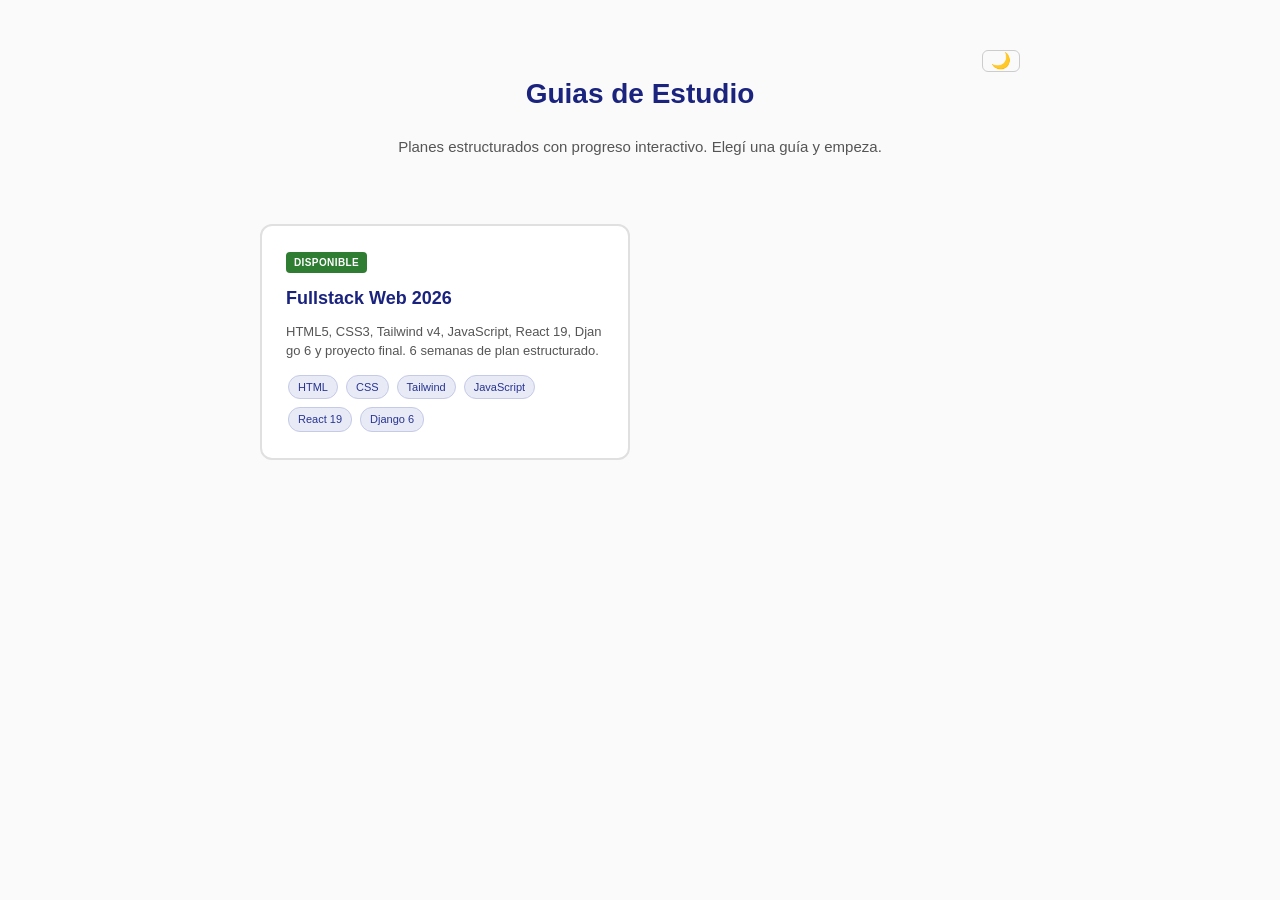
==== commit 0cc095e0: "refactor: restructure for multi-guide support with landing page" ====
--- a/index.html
+++ b/index.html
@@ -3,2405 +3,120 @@
   <head>
     <meta charset="UTF-8" />
     <meta name="viewport" content="width=device-width, initial-scale=1.0" />
-    <title>Plan Fullstack 2026</title>
-    <link rel="stylesheet" href="styles.css" />
+    <title>Guias de Estudio — Dev</title>
+    <link rel="stylesheet" href="shared/styles.css" />
+    <style>
+      .landing-header {
+        text-align: center;
+        padding: 40px 0 20px;
+      }
+      .landing-header h1 {
+        border: none;
+        font-size: 28px;
+        margin: 0;
+      }
+      .landing-header p {
+        color: var(--text-muted);
+        font-size: 15px;
+        margin-top: 8px;
+      }
+      .guides-grid {
+        display: grid;
+        grid-template-columns: repeat(auto-fill, minmax(300px, 1fr));
+        gap: 20px;
+        margin-top: 30px;
+      }
+      .guide-card {
+        background: var(--bg-surface);
+        border: 2px solid var(--border);
+        border-radius: 12px;
+        padding: 24px;
+        transition: border-color 0.2s, transform 0.2s;
+        text-decoration: none;
+        color: var(--text);
+        display: block;
+      }
+      .guide-card:hover {
+        border-color: var(--accent);
+        transform: translateY(-2px);
+        text-decoration: none;
+      }
+      .guide-card h2 {
+        margin: 0 0 8px;
+        font-size: 18px;
+        color: var(--h1);
+      }
+      .guide-card p {
+        margin: 0 0 12px;
+        font-size: 13px;
+        color: var(--text-muted);
+        line-height: 1.5;
+      }
+      .guide-tags {
+        display: flex;
+        flex-wrap: wrap;
+        gap: 4px;
+      }
+      .guide-status {
+        display: inline-block;
+        font-size: 10px;
+        font-weight: 700;
+        padding: 2px 8px;
+        border-radius: 4px;
+        text-transform: uppercase;
+        letter-spacing: 0.4px;
+        margin-bottom: 10px;
+      }
+      .guide-status.active {
+        background: #2e7d32;
+        color: #fff;
+      }
+      .guide-status.soon {
+        background: var(--border);
+        color: var(--text-muted);
+      }
+      .landing-theme {
+        position: absolute;
+        top: 20px;
+        right: 20px;
+      }
+    </style>
   </head>
-  <body>
-    <div class="progress-global" id="globalProgress">
-      <div class="progress-header">
-        <b style="font-size: 14px; color: var(--h1)">📊 Progreso General</b>
-        <span class="progress-meta">
-          <span id="globalCount" style="font-size: 13px; color: var(--text-muted)"></span>
-          <button class="reset-btn" onclick="resetProgress()">Resetear</button>
-          <button class="theme-toggle" id="themeToggle" title="Cambiar tema"></button>
-        </span>
-      </div>
-      <div class="progress-bar-wrap">
-        <div class="progress-bar-fill" id="globalBar" style="width: 0%"></div>
-        <div class="progress-text" id="globalPercent">0%</div>
-      </div>
-      <nav class="section-nav" id="sectionNav">
-        <a href="#sec-prep" class="nav-chip" data-nav="sec-prep">Prep</a>
-        <a href="#sec-s1" class="nav-chip" data-nav="sec-s1">S1</a>
-        <a href="#sec-s2" class="nav-chip" data-nav="sec-s2">S2</a>
-        <a href="#sec-s3" class="nav-chip" data-nav="sec-s3">S3</a>
-        <a href="#sec-s4" class="nav-chip" data-nav="sec-s4">S4</a>
-        <a href="#sec-s5" class="nav-chip" data-nav="sec-s5">S5</a>
-        <a href="#sec-s6" class="nav-chip" data-nav="sec-s6">S6</a>
-      </nav>
-    </div>
+  <body style="position: relative">
+    <button
+      class="theme-toggle landing-theme"
+      id="themeToggle"
+      title="Cambiar tema"
+    ></button>
 
-    <div class="ctr">
-      <h1 style="font-size: 28px; border: none">
-        PLAN DE ESTUDIO<br />DESARROLLO WEB FULLSTACK 2026
-      </h1>
-      <p style="font-size: 16px; color: var(--text-muted)">
-        <b
-          >HTML5 → CSS3 + Tailwind → JavaScript → React 19 → Django 6 → Proyecto
-          Final</b
-        >
-      </p>
-      <p>Duración: <b>6 semanas</b> (+ preparación de entorno)</p>
+    <div class="landing-header">
+      <h1>Guias de Estudio</h1>
       <p>
-        <span class="tg">React 19.2</span><span class="tg">Vite</span
-        ><span class="tg">Tailwind v4</span><span class="tg">Django 6.0</span
-        ><span class="tg">DRF</span><span class="tg">PostgreSQL</span
-        ><span class="tg">JWT</span><span class="tg">Zustand</span
-        ><span class="tg">TanStack Query</span>
-      </p>
-    </div>
-    <hr />
-
-    <h2>Cómo usar este documento</h2>
-    <p>
-      Este plan está organizado en
-      <b>6 semanas + una etapa de preparación inicial</b>, cada una con una
-      estructura clara y repetible:
-    </p>
-    <ul>
-      <li><b>Objetivos</b> — lo que deberías dominar al terminar la semana.</li>
-      <li>
-        <b>Temario con checkboxes</b> — marcá cada tema a medida que lo
-        completes. Tu progreso se guarda automáticamente en el navegador.
-      </li>
-      <li>
-        <b>Proyecto de cierre</b> <span class="mt">Obligatorio</span> — no
-        avances a la siguiente semana sin completarlo.
-      </li>
-      <li>
-        <b>Videos recomendados</b> <span class="ot">Opcional</span> — material
-        en español para acompañar tu aprendizaje.
-      </li>
-      <li>
-        <b>Documentación oficial</b> <span class="ot">Lectura Opcional</span> —
-        las fuentes primarias de cada tecnología.
-      </li>
-    </ul>
-    <p>
-      Los temas no tienen todos la misma complejidad. HTML se absorbe rápido;
-      JavaScript y React requieren más práctica y repetición.
-    </p>
-
-    <hr />
-
-    <h2>Resumen General</h2>
-    <table>
-      <tr>
-        <th>Etapa</th>
-        <th>Contenido</th>
-        <th>Proyecto de Cierre</th>
-      </tr>
-      <tr>
-        <td><b>Prep</b></td>
-        <td>Preparación del entorno de trabajo</td>
-        <td>—</td>
-      </tr>
-      <tr>
-        <td><b>Sem. 1</b></td>
-        <td>HTML5 + CSS3 + Tailwind CSS v4</td>
-        <td>Landing Page + Portfolio</td>
-      </tr>
-      <tr>
-        <td><b>Sem. 2</b></td>
-        <td>JavaScript — Fundamentos, DOM y Estructuras</td>
-        <td rowspan="2">App de Gestión de Tareas</td>
-      </tr>
-      <tr>
-        <td><b>Sem. 3</b></td>
-        <td>JavaScript — Asincronía y JS Avanzado</td>
-      </tr>
-      <tr>
-        <td><b>Sem. 4</b></td>
-        <td>React 19 + Ecosistema Completo</td>
-        <td>Dashboard E-Commerce</td>
-      </tr>
-      <tr>
-        <td><b>Sem. 5</b></td>
-        <td>Python + Django 6 + Django REST Framework</td>
-        <td>API REST Blog + Auth</td>
-      </tr>
-      <tr>
-        <td><b>Sem. 6</b></td>
-        <td>Proyecto Final Fullstack: React 19 + Django 6</td>
-        <td>Plataforma Kanban</td>
-      </tr>
-    </table>
-
-    <hr />
-
-    <!-- ===================== PREPARACIÓN ===================== -->
-    <div class="mh" id="sec-prep">
-      <h1>
-        PREPARACIÓN: ENTORNO DE TRABAJO Y HERRAMIENTAS
-        <span class="section-progress" id="sp-prep"></span>
-      </h1>
-      <p>Completar antes de empezar la Semana 1</p>
-    </div>
-
-    <h2>Objetivo</h2>
-    <p>
-      Tener tu entorno de desarrollo completamente listo para que cuando
-      empieces la Semana 1, solo tengas que enfocarte en aprender.
-    </p>
-
-    <h3>Editor de código: Visual Studio Code</h3>
-    <ul class="cl" data-section="prep">
-      <li>
-        <div class="ci">
-          <input type="checkbox" id="cb-prep-0" /><label for="cb-prep-0"
-            >Descargar e instalar VS Code: https://code.visualstudio.com</label
-          >
-        </div>
-      </li>
-      <li>
-        <div class="ci">
-          <input type="checkbox" id="cb-prep-1" /><label for="cb-prep-1"
-            >Familiarizarte con la interfaz: explorador de archivos, terminal
-            integrada, paleta de comandos (<code>Ctrl+Shift+P</code>)</label
-          >
-        </div>
-      </li>
-      <li>
-        <div class="ci">
-          <input type="checkbox" id="cb-prep-2" /><label for="cb-prep-2"
-            >Configurar tema oscuro (o el que prefieras)</label
-          >
-        </div>
-      </li>
-      <li>
-        <div class="ci">
-          <input type="checkbox" id="cb-prep-3" /><label for="cb-prep-3"
-            >Activar Auto Save: File → Auto Save</label
-          >
-        </div>
-      </li>
-    </ul>
-
-    <h3>Extensiones de VS Code recomendadas</h3>
-    <ul class="cl" data-section="prep">
-      <li>
-        <div class="ci">
-          <input type="checkbox" id="cb-prep-4" /><label for="cb-prep-4"
-            ><b>HTML CSS Support</b> — autocompletado de clases CSS en
-            HTML</label
-          >
-        </div>
-      </li>
-      <li>
-        <div class="ci">
-          <input type="checkbox" id="cb-prep-5" /><label for="cb-prep-5"
-            ><b>Live Server</b> — servidor local con recarga automática</label
-          >
-        </div>
-      </li>
-      <li>
-        <div class="ci">
-          <input type="checkbox" id="cb-prep-6" /><label for="cb-prep-6"
-            ><b>Prettier - Code Formatter</b> — formatea tu código
-            automáticamente</label
-          >
-        </div>
-      </li>
-      <li>
-        <div class="ci">
-          <input type="checkbox" id="cb-prep-7" /><label for="cb-prep-7"
-            ><b>ESLint</b> — detecta errores y malas prácticas en
-            JS/React</label
-          >
-        </div>
-      </li>
-      <li>
-        <div class="ci">
-          <input type="checkbox" id="cb-prep-8" /><label for="cb-prep-8"
-            ><b>Tailwind CSS IntelliSense</b> — autocompletado para
-            Tailwind</label
-          >
-        </div>
-      </li>
-      <li>
-        <div class="ci">
-          <input type="checkbox" id="cb-prep-9" /><label for="cb-prep-9"
-            ><b>ES7+ React/Redux/React-Native snippets</b></label
-          >
-        </div>
-      </li>
-      <li>
-        <div class="ci">
-          <input type="checkbox" id="cb-prep-10" /><label for="cb-prep-10"
-            ><b>Python</b> (Microsoft) — soporte completo para Python y
-            Django</label
-          >
-        </div>
-      </li>
-      <li>
-        <div class="ci">
-          <input type="checkbox" id="cb-prep-11" /><label for="cb-prep-11"
-            ><b>Thunder Client</b> — cliente REST dentro de VS Code</label
-          >
-        </div>
-      </li>
-      <li>
-        <div class="ci">
-          <input type="checkbox" id="cb-prep-12" /><label for="cb-prep-12"
-            ><b>Error Lens</b> — muestra errores directamente en la línea de
-            código</label
-          >
-        </div>
-      </li>
-      <li>
-        <div class="ci">
-          <input type="checkbox" id="cb-prep-13" /><label for="cb-prep-13"
-            ><b>GitLens</b> — información de Git integrada en el editor</label
-          >
-        </div>
-      </li>
-    </ul>
-
-    <h3>Node.js y npm</h3>
-    <ul class="cl" data-section="prep">
-      <li>
-        <div class="ci">
-          <input type="checkbox" id="cb-prep-14" /><label for="cb-prep-14"
-            >Descargar e instalar Node.js (versión LTS) desde
-            https://nodejs.org</label
-          >
-        </div>
-      </li>
-      <li>
-        <div class="ci">
-          <input type="checkbox" id="cb-prep-15" /><label for="cb-prep-15"
-            >Asegurate de marcar "Add to PATH" durante la instalación</label
-          >
-        </div>
-      </li>
-      <li>
-        <div class="ci">
-          <input type="checkbox" id="cb-prep-16" /><label for="cb-prep-16"
-            >npm se instala automáticamente junto con Node.js</label
-          >
-        </div>
-      </li>
-    </ul>
-
-    <h3>Python</h3>
-    <ul class="cl" data-section="prep">
-      <li>
-        <div class="ci">
-          <input type="checkbox" id="cb-prep-17" /><label for="cb-prep-17"
-            >Descargar e instalar Python 3.13+ desde
-            https://www.python.org/downloads/</label
-          >
-        </div>
-      </li>
-      <li>
-        <div class="ci">
-          <input type="checkbox" id="cb-prep-18" /><label for="cb-prep-18"
-            >Marcar <b>"Add Python to PATH"</b> durante la instalación</label
-          >
-        </div>
-      </li>
-    </ul>
-
-    <h3>Git y GitHub</h3>
-    <ul class="cl" data-section="prep">
-      <li>
-        <div class="ci">
-          <input type="checkbox" id="cb-prep-19" /><label for="cb-prep-19"
-            >Descargar e instalar Git desde https://git-scm.com/downloads</label
-          >
-        </div>
-      </li>
-      <li>
-        <div class="ci">
-          <input type="checkbox" id="cb-prep-20" /><label for="cb-prep-20"
-            >Crear una cuenta en GitHub: https://github.com</label
-          >
-        </div>
-      </li>
-    </ul>
-
-    <h3>Navegador</h3>
-    <ul class="cl" data-section="prep">
-      <li>
-        <div class="ci">
-          <input type="checkbox" id="cb-prep-21" /><label for="cb-prep-21"
-            >Usar Google Chrome como navegador de desarrollo</label
-          >
-        </div>
-      </li>
-    </ul>
-
-    <div class="tb">
-      <b>💡 Nota:</b> Instalar todo ahora te evita interrupciones durante las
-      semanas de estudio.
-    </div>
-
-    <div class="vs">
-      <h3><span class="ot">Opcional</span> Videos útiles para el setup</h3>
-      <div class="vi">
-        <b>▶ VS Code: Configuración y extensiones - midudev</b><br />🔗
-        https://midu.dev/cursos
-      </div>
-      <div class="vi">
-        <b>▶ Git y GitHub desde CERO - HolaMundo</b><br />🔗
-        https://www.youtube.com/watch?v=VdGzPZ31ts8
-      </div>
-    </div>
-
-    <hr />
-
-    <!-- ===================== SEMANA 1 ===================== -->
-    <div class="mh" id="sec-s1">
-      <h1>
-        SEMANA 1: HTML5 + CSS3 + TAILWIND CSS v4
-        <span class="section-progress" id="sp-s1"></span>
-      </h1>
-    </div>
-
-    <h2>Objetivos de la Semana</h2>
-    <p>
-      Construir una página web completa, semántica, accesible y responsive
-      utilizando Tailwind CSS.
-    </p>
-
-    <h3>Día 1: HTML5 Completo</h3>
-    <p>
-      <i
-        >HTML se aprende rápido porque es declarativo. Un día de práctica
-        enfocada es suficiente.</i
-      >
-    </p>
-    <ul class="cl" data-section="s1">
-      <li>
-        <div class="ci">
-          <input type="checkbox" id="cb-s1-0" /><label for="cb-s1-0"
-            >Estructura del documento:
-            <code>DOCTYPE, head, body, meta</code></label
-          >
-        </div>
-      </li>
-      <li>
-        <div class="ci">
-          <input type="checkbox" id="cb-s1-1" /><label for="cb-s1-1"
-            >Etiquetas de texto:
-            <code>h1-h6, p, span, strong, em, blockquote</code></label
-          >
-        </div>
-      </li>
-      <li>
-        <div class="ci">
-          <input type="checkbox" id="cb-s1-2" /><label for="cb-s1-2"
-            >Listas: <code>ul, ol, dl</code></label
-          >
-        </div>
-      </li>
-      <li>
-        <div class="ci">
-          <input type="checkbox" id="cb-s1-3" /><label for="cb-s1-3"
-            >Enlaces e imágenes: <code>a, img, figure, figcaption</code></label
-          >
-        </div>
-      </li>
-      <li>
-        <div class="ci">
-          <input type="checkbox" id="cb-s1-4" /><label for="cb-s1-4"
-            >HTML semántico:
-            <code
-              >header, nav, main, section, article, aside, footer</code
-            ></label
-          >
-        </div>
-      </li>
-      <li>
-        <div class="ci">
-          <input type="checkbox" id="cb-s1-5" /><label for="cb-s1-5"
-            >Tablas: <code>table, thead, tbody, caption, scope</code></label
-          >
-        </div>
-      </li>
-      <li>
-        <div class="ci">
-          <input type="checkbox" id="cb-s1-6" /><label for="cb-s1-6"
-            >Formularios: <code>form, input</code> (todos los types),
-            <code>select, textarea, datalist</code></label
-          >
-        </div>
-      </li>
-      <li>
-        <div class="ci">
-          <input type="checkbox" id="cb-s1-7" /><label for="cb-s1-7"
-            >Validación nativa: <code>required, pattern, min/max</code></label
-          >
-        </div>
-      </li>
-      <li>
-        <div class="ci">
-          <input type="checkbox" id="cb-s1-8" /><label for="cb-s1-8"
-            >Multimedia: <code>video, audio, picture, srcset</code></label
-          >
-        </div>
-      </li>
-      <li>
-        <div class="ci">
-          <input type="checkbox" id="cb-s1-9" /><label for="cb-s1-9"
-            >Meta tags:
-            <code>charset, viewport, description, og:tags</code></label
-          >
-        </div>
-      </li>
-      <li>
-        <div class="ci">
-          <input type="checkbox" id="cb-s1-10" /><label for="cb-s1-10"
-            >Accesibilidad: roles ARIA, <code>aria-label, tabindex</code></label
-          >
-        </div>
-      </li>
-      <li>
-        <div class="ci">
-          <input type="checkbox" id="cb-s1-11" /><label for="cb-s1-11"
-            >Herramientas: Lighthouse, validador W3C</label
-          >
-        </div>
-      </li>
-    </ul>
-
-    <h3>Día 2-3: CSS3 Fundamentos + Layouts</h3>
-    <p>
-      <i>CSS requiere más práctica que HTML, especialmente Flexbox y Grid.</i>
-    </p>
-    <ul class="cl" data-section="s1">
-      <li>
-        <div class="ci">
-          <input type="checkbox" id="cb-s1-12" /><label for="cb-s1-12"
-            >Selectores: elemento, clase, ID, atributo, pseudo-clases,
-            pseudo-elementos</label
-          >
-        </div>
-      </li>
-      <li>
-        <div class="ci">
-          <input type="checkbox" id="cb-s1-13" /><label for="cb-s1-13"
-            >Box Model: <code>margin, padding, border, box-sizing</code></label
-          >
-        </div>
-      </li>
-      <li>
-        <div class="ci">
-          <input type="checkbox" id="cb-s1-14" /><label for="cb-s1-14"
-            >Especificidad y cascada</label
-          >
-        </div>
-      </li>
-      <li>
-        <div class="ci">
-          <input type="checkbox" id="cb-s1-15" /><label for="cb-s1-15"
-            >Unidades:
-            <code>px, rem, em, vw, vh, %, clamp(), min(), max()</code></label
-          >
-        </div>
-      </li>
-      <li>
-        <div class="ci">
-          <input type="checkbox" id="cb-s1-16" /><label for="cb-s1-16"
-            >Variables CSS: <code>--color-primary, var()</code></label
-          >
-        </div>
-      </li>
-      <li>
-        <div class="ci">
-          <input type="checkbox" id="cb-s1-17" /><label for="cb-s1-17"
-            >Tipografía: <code>font-family, @font-face</code>, Google
-            Fonts</label
-          >
-        </div>
-      </li>
-      <li>
-        <div class="ci">
-          <input type="checkbox" id="cb-s1-18" /><label for="cb-s1-18"
-            >Flexbox completo:
-            <code>justify, align, wrap, grow, shrink, order, gap</code></label
-          >
-        </div>
-      </li>
-      <li>
-        <div class="ci">
-          <input type="checkbox" id="cb-s1-19" /><label for="cb-s1-19"
-            >CSS Grid completo:
-            <code>template-rows/columns, areas, auto-fit, minmax()</code></label
-          >
-        </div>
-      </li>
-      <li>
-        <div class="ci">
-          <input type="checkbox" id="cb-s1-20" /><label for="cb-s1-20"
-            >Cuándo usar Flexbox vs Grid (y combinarlos)</label
-          >
-        </div>
-      </li>
-      <li>
-        <div class="ci">
-          <input type="checkbox" id="cb-s1-21" /><label for="cb-s1-21"
-            >Media queries y Mobile First design</label
-          >
-        </div>
-      </li>
-      <li>
-        <div class="ci">
-          <input type="checkbox" id="cb-s1-22" /><label for="cb-s1-22"
-            >Container queries (<code>@container</code>)</label
-          >
-        </div>
-      </li>
-      <li>
-        <div class="ci">
-          <input type="checkbox" id="cb-s1-23" /><label for="cb-s1-23"
-            >Animaciones:
-            <code>transition, @keyframes, animation, transform</code></label
-          >
-        </div>
-      </li>
-    </ul>
-
-    <h3>Día 4-5: Tailwind CSS v4</h3>
-    <p>
-      <i
-        >Con CSS fresco, Tailwind se entiende rápido: las mismas propiedades CSS
-        como clases utility.</i
-      >
-    </p>
-    <ul class="cl" data-section="s1">
-      <li>
-        <div class="ci">
-          <input type="checkbox" id="cb-s1-24" /><label for="cb-s1-24"
-            >Instalación y configuración de Tailwind CSS v4</label
-          >
-        </div>
-      </li>
-      <li>
-        <div class="ci">
-          <input type="checkbox" id="cb-s1-25" /><label for="cb-s1-25"
-            >Filosofía utility-first</label
-          >
-        </div>
-      </li>
-      <li>
-        <div class="ci">
-          <input type="checkbox" id="cb-s1-26" /><label for="cb-s1-26"
-            >Clases esenciales: spacing, typography, colors, flexbox,
-            grid</label
-          >
-        </div>
-      </li>
-      <li>
-        <div class="ci">
-          <input type="checkbox" id="cb-s1-27" /><label for="cb-s1-27"
-            >Responsive con prefijos: <code>sm:, md:, lg:, xl:</code></label
-          >
-        </div>
-      </li>
-      <li>
-        <div class="ci">
-          <input type="checkbox" id="cb-s1-28" /><label for="cb-s1-28"
-            >Dark mode con <code>dark:</code></label
-          >
-        </div>
-      </li>
-      <li>
-        <div class="ci">
-          <input type="checkbox" id="cb-s1-29" /><label for="cb-s1-29"
-            >Componentes reutilizables con <code>@apply</code></label
-          >
-        </div>
-      </li>
-      <li>
-        <div class="ci">
-          <input type="checkbox" id="cb-s1-30" /><label for="cb-s1-30"
-            >Tailwind + PostCSS: configuración profesional</label
-          >
-        </div>
-      </li>
-    </ul>
-
-    <h3>Día 6-7: Proyecto de Cierre</h3>
-    <div class="pb">
-      <h3>
-        <span class="mt">Obligatorio</span> Proyecto: Landing Page + Portfolio
-        Responsive
-      </h3>
-      <ul class="cl" data-section="s1">
-        <li>
-          <div class="ci">
-            <input type="checkbox" id="cb-s1-31" /><label for="cb-s1-31"
-              >HTML5 semántico con roles ARIA y meta tags SEO</label
-            >
-          </div>
-        </li>
-        <li>
-          <div class="ci">
-            <input type="checkbox" id="cb-s1-32" /><label for="cb-s1-32"
-              >100% responsive con Mobile First</label
-            >
-          </div>
-        </li>
-        <li>
-          <div class="ci">
-            <input type="checkbox" id="cb-s1-33" /><label for="cb-s1-33"
-              >Construido con Tailwind CSS v4</label
-            >
-          </div>
-        </li>
-        <li>
-          <div class="ci">
-            <input type="checkbox" id="cb-s1-34" /><label for="cb-s1-34"
-              >Hero section con gradiente y call-to-action</label
-            >
-          </div>
-        </li>
-        <li>
-          <div class="ci">
-            <input type="checkbox" id="cb-s1-35" /><label for="cb-s1-35"
-              >Sección "Sobre mí" y grid de proyectos (mín. 6)</label
-            >
-          </div>
-        </li>
-        <li>
-          <div class="ci">
-            <input type="checkbox" id="cb-s1-36" /><label for="cb-s1-36"
-              >Formulario de contacto con validación nativa</label
-            >
-          </div>
-        </li>
-        <li>
-          <div class="ci">
-            <input type="checkbox" id="cb-s1-37" /><label for="cb-s1-37"
-              >Footer con links</label
-            >
-          </div>
-        </li>
-        <li>
-          <div class="ci">
-            <input type="checkbox" id="cb-s1-38" /><label for="cb-s1-38"
-              >Dark mode toggle funcional</label
-            >
-          </div>
-        </li>
-        <li>
-          <div class="ci">
-            <input type="checkbox" id="cb-s1-39" /><label for="cb-s1-39"
-              >Lighthouse: +90 en accesibilidad</label
-            >
-          </div>
-        </li>
-        <li>
-          <div class="ci">
-            <input type="checkbox" id="cb-s1-40" /><label for="cb-s1-40"
-              >Subir a GitHub</label
-            >
-          </div>
-        </li>
-      </ul>
-    </div>
-
-    <div class="vs">
-      <h3><span class="ot">Opcional</span> Videos Recomendados</h3>
-      <div class="vi">
-        <b>▶ Curso de HTML y CSS desde CERO (24hs) - Soy Dalto</b><br />🔗
-        https://www.youtube.com/watch?v=ELSm-G201Ls
-      </div>
-      <div class="vi">
-        <b>▶ Curso de HTML desde CERO - midudev</b><br />🔗
-        https://www.youtube.com/watch?v=3nYLTiY5skU
-      </div>
-      <div class="vi">
-        <b>▶ Curso de CSS desde CERO (8hs) - midudev</b><br />🔗
-        https://midu.link/css
-      </div>
-    </div>
-
-    <div class="ds">
-      <h3><span class="ot">Lectura Opcional</span> Documentación Oficial</h3>
-      <ul>
-        <li>
-          <b>MDN — HTML:</b> https://developer.mozilla.org/es/docs/Web/HTML
-        </li>
-        <li><b>MDN — CSS:</b> https://developer.mozilla.org/es/docs/Web/CSS</li>
-        <li><b>Tailwind CSS v4:</b> https://tailwindcss.com/docs</li>
-      </ul>
-    </div>
-
-    <div class="tb">
-      <b>💡 Nota:</b> HTML se aprende rápido — no le dediques más de un día. Usá
-      flexboxfroggy.com y cssgridgarden.com como refuerzo lúdico.
-    </div>
-
-    <hr />
-
-    <!-- ===================== SEMANA 2 ===================== -->
-    <div class="mh" id="sec-s2">
-      <h1>
-        SEMANA 2: JAVASCRIPT — FUNDAMENTOS, DOM Y ESTRUCTURAS
-        <span class="section-progress" id="sp-s2"></span>
-      </h1>
-    </div>
-
-    <h2>Objetivos de la Semana</h2>
-    <p>
-      JavaScript es el lenguaje que conecta todo. La curva es más pronunciada
-      que HTML/CSS, por eso dedicamos 2 semanas completas.
-    </p>
-
-    <h3>Día 1-2: Fundamentos del Lenguaje</h3>
-    <p>
-      <i
-        >Entender bien scope y closures ahora te ahorra dolores de cabeza con
-        React después.</i
-      >
-    </p>
-    <ul class="cl" data-section="s2">
-      <li>
-        <div class="ci">
-          <input type="checkbox" id="cb-s2-0" /><label for="cb-s2-0"
-            >Variables: <code>let, const</code> (nunca más <code>var</code>).
-            Hoisting y temporal dead zone</label
-          >
-        </div>
-      </li>
-      <li>
-        <div class="ci">
-          <input type="checkbox" id="cb-s2-1" /><label for="cb-s2-1"
-            >Tipos primitivos:
-            <code
-              >string, number, boolean, null, undefined, symbol, bigint</code
-            ></label
-          >
-        </div>
-      </li>
-      <li>
-        <div class="ci">
-          <input type="checkbox" id="cb-s2-2" /><label for="cb-s2-2"
-            >Operadores: aritméticos, comparación (<code>=== vs ==</code>),
-            lógicos, nullish coalescing (<code>??</code>)</label
-          >
-        </div>
-      </li>
-      <li>
-        <div class="ci">
-          <input type="checkbox" id="cb-s2-3" /><label for="cb-s2-3"
-            >Estructuras de control:
-            <code>if/else, switch, for, for...of, for...in, while</code></label
-          >
-        </div>
-      </li>
-      <li>
-        <div class="ci">
-          <input type="checkbox" id="cb-s2-4" /><label for="cb-s2-4"
-            >Funciones: declaration, expression, arrow functions, parámetros
-            default</label
-          >
-        </div>
-      </li>
-      <li>
-        <div class="ci">
-          <input type="checkbox" id="cb-s2-5" /><label for="cb-s2-5"
-            >Scope y closures</label
-          >
-        </div>
-      </li>
-    </ul>
-
-    <h3>Día 3-4: Estructuras de Datos y Métodos Modernos</h3>
-    <p>
-      <i
-        >Los métodos de array (map, filter, reduce) los vas a usar
-        constantemente en React.</i
-      >
-    </p>
-    <ul class="cl" data-section="s2">
-      <li>
-        <div class="ci">
-          <input type="checkbox" id="cb-s2-6" /><label for="cb-s2-6"
-            >Arrays:
-            <code
-              >map, filter, reduce, find, some, every, flat, at()</code
-            ></label
-          >
-        </div>
-      </li>
-      <li>
-        <div class="ci">
-          <input type="checkbox" id="cb-s2-7" /><label for="cb-s2-7"
-            >Objetos: propiedades, métodos,
-            <code>Object.keys/values/entries</code></label
-          >
-        </div>
-      </li>
-      <li>
-        <div class="ci">
-          <input type="checkbox" id="cb-s2-8" /><label for="cb-s2-8"
-            >Desestructuración de arrays y objetos</label
-          >
-        </div>
-      </li>
-      <li>
-        <div class="ci">
-          <input type="checkbox" id="cb-s2-9" /><label for="cb-s2-9"
-            >Spread (<code>...</code>) y rest operator</label
-          >
-        </div>
-      </li>
-      <li>
-        <div class="ci">
-          <input type="checkbox" id="cb-s2-10" /><label for="cb-s2-10"
-            >Template literals</label
-          >
-        </div>
-      </li>
-      <li>
-        <div class="ci">
-          <input type="checkbox" id="cb-s2-11" /><label for="cb-s2-11"
-            >Sets y Maps — cuándo usar cada uno</label
-          >
-        </div>
-      </li>
-      <li>
-        <div class="ci">
-          <input type="checkbox" id="cb-s2-12" /><label for="cb-s2-12"
-            >Optional chaining (<code>?.</code>) y nullish coalescing
-            (<code>??</code>)</label
-          >
-        </div>
-      </li>
-    </ul>
-
-    <h3>Día 5-6: DOM, Eventos y Manipulación</h3>
-    <ul class="cl" data-section="s2">
-      <li>
-        <div class="ci">
-          <input type="checkbox" id="cb-s2-13" /><label for="cb-s2-13"
-            >El DOM:
-            <code
-              >querySelector, getElementById, createElement, appendChild</code
-            ></label
-          >
-        </div>
-      </li>
-      <li>
-        <div class="ci">
-          <input type="checkbox" id="cb-s2-14" /><label for="cb-s2-14"
-            >Eventos: <code>addEventListener</code>, event delegation, bubbling
-            vs capturing</label
-          >
-        </div>
-      </li>
-      <li>
-        <div class="ci">
-          <input type="checkbox" id="cb-s2-15" /><label for="cb-s2-15"
-            >Modificar estilos y clases:
-            <code>classList.add/remove/toggle</code></label
-          >
-        </div>
-      </li>
-      <li>
-        <div class="ci">
-          <input type="checkbox" id="cb-s2-16" /><label for="cb-s2-16"
-            >Crear elementos dinámicos y actualizar el DOM</label
-          >
-        </div>
-      </li>
-    </ul>
-
-    <h3>Día 7: Práctica y Refuerzo</h3>
-    <ul class="cl" data-section="s2">
-      <li>
-        <div class="ci">
-          <input type="checkbox" id="cb-s2-17" /><label for="cb-s2-17"
-            >Resolver mín. 10 ejercicios de arrays/objetos (exercism.org o
-            codewars.com)</label
-          >
-        </div>
-      </li>
-      <li>
-        <div class="ci">
-          <input type="checkbox" id="cb-s2-18" /><label for="cb-s2-18"
-            >Construir un mini componente interactivo con JS puro</label
-          >
-        </div>
-      </li>
-      <li>
-        <div class="ci">
-          <input type="checkbox" id="cb-s2-19" /><label for="cb-s2-19"
-            >Repasar closures, scope y <code>this</code></label
-          >
-        </div>
-      </li>
-    </ul>
-
-    <div class="vs">
-      <h3><span class="ot">Opcional</span> Videos Recomendados</h3>
-      <div class="vi">
-        <b>▶ Curso de JAVASCRIPT desde CERO - Soy Dalto</b><br />🔗
-        https://www.youtube.com/watch?v=z95mZVUcJ-E
-      </div>
-      <div class="vi">
-        <b>▶ Aprende JavaScript — Curso Interactivo - midudev</b><br />🔗
-        https://aprendejavascript.dev
-      </div>
-    </div>
-
-    <div class="ds">
-      <h3><span class="ot">Lectura Opcional</span> Documentación Oficial</h3>
-      <ul>
-        <li>
-          <b>MDN — JavaScript:</b>
-          https://developer.mozilla.org/es/docs/Web/JavaScript
-        </li>
-        <li><b>JavaScript.info:</b> https://javascript.info</li>
-        <li>
-          <b>Exercism JS Track:</b> https://exercism.org/tracks/javascript
-        </li>
-      </ul>
-    </div>
-
-    <div class="tb">
-      <b>💡 Nota:</b> Si closures y los métodos de array te quedan claros, todo
-      lo que viene después se va a sentir natural.
-    </div>
-
-    <hr />
-
-    <!-- ===================== SEMANA 3 ===================== -->
-    <div class="mh" id="sec-s3">
-      <h1>
-        SEMANA 3: JAVASCRIPT — ASINCRONÍA + PROYECTO
-        <span class="section-progress" id="sp-s3"></span>
-      </h1>
-    </div>
-
-    <h2>Objetivos de la Semana</h2>
-    <p>
-      Completar tu dominio de JavaScript con asincronía, modularización y una
-      app funcional completa con JS puro.
-    </p>
-
-    <h3>Día 1-3: Asincronía + JS Avanzado</h3>
-    <p>
-      <i
-        >La asincronía es uno de los temas que más cuesta. Dedicale tres días
-        sólidos.</i
-      >
-    </p>
-    <ul class="cl" data-section="s3">
-      <li>
-        <div class="ci">
-          <input type="checkbox" id="cb-s3-0" /><label for="cb-s3-0"
-            >Callbacks y el callback hell</label
-          >
-        </div>
-      </li>
-      <li>
-        <div class="ci">
-          <input type="checkbox" id="cb-s3-1" /><label for="cb-s3-1"
-            >Promises:
-            <code
-              >new Promise, then, catch, finally, Promise.all,
-              Promise.allSettled</code
-            ></label
-          >
-        </div>
-      </li>
-      <li>
-        <div class="ci">
-          <input type="checkbox" id="cb-s3-2" /><label for="cb-s3-2"
-            >Async/await: sintaxis moderna para asincronía</label
-          >
-        </div>
-      </li>
-      <li>
-        <div class="ci">
-          <input type="checkbox" id="cb-s3-3" /><label for="cb-s3-3"
-            >Fetch API: GET, POST, headers, manejo de errores</label
-          >
-        </div>
-      </li>
-      <li>
-        <div class="ci">
-          <input type="checkbox" id="cb-s3-4" /><label for="cb-s3-4"
-            >Consumir APIs reales: JSONPlaceholder, PokéAPI</label
-          >
-        </div>
-      </li>
-      <li>
-        <div class="ci">
-          <input type="checkbox" id="cb-s3-5" /><label for="cb-s3-5"
-            >ES Modules: <code>import/export</code>, named vs default
-            exports</label
-          >
-        </div>
-      </li>
-      <li>
-        <div class="ci">
-          <input type="checkbox" id="cb-s3-6" /><label for="cb-s3-6"
-            >Clases y prototipos (base conceptual para React)</label
-          >
-        </div>
-      </li>
-      <li>
-        <div class="ci">
-          <input type="checkbox" id="cb-s3-7" /><label for="cb-s3-7"
-            >Error handling: <code>try/catch</code>, custom errors</label
-          >
-        </div>
-      </li>
-      <li>
-        <div class="ci">
-          <input type="checkbox" id="cb-s3-8" /><label for="cb-s3-8"
-            >JSON: <code>parse, stringify</code></label
-          >
-        </div>
-      </li>
-      <li>
-        <div class="ci">
-          <input type="checkbox" id="cb-s3-9" /><label for="cb-s3-9"
-            ><code>localStorage</code> y <code>sessionStorage</code></label
-          >
-        </div>
-      </li>
-      <li>
-        <div class="ci">
-          <input type="checkbox" id="cb-s3-10" /><label for="cb-s3-10"
-            >Debugging: console methods, DevTools, breakpoints</label
-          >
-        </div>
-      </li>
-      <li>
-        <div class="ci">
-          <input type="checkbox" id="cb-s3-11" /><label for="cb-s3-11"
-            >Introducción a Node.js y npm</label
-          >
-        </div>
-      </li>
-    </ul>
-
-    <h3>Día 4-7: Proyecto de Cierre (Semanas 2-3)</h3>
-    <div class="pb">
-      <h3>
-        <span class="mt">Obligatorio</span> Proyecto: App de Gestión de Tareas
-      </h3>
-      <p>JavaScript puro (sin frameworks):</p>
-      <ul class="cl" data-section="s3">
-        <li>
-          <div class="ci">
-            <input type="checkbox" id="cb-s3-12" /><label for="cb-s3-12"
-              >CRUD completo (Crear, Leer, Actualizar, Eliminar)</label
-            >
-          </div>
-        </li>
-        <li>
-          <div class="ci">
-            <input type="checkbox" id="cb-s3-13" /><label for="cb-s3-13"
-              >Filtrado por estado: todas / pendientes / completadas</label
-            >
-          </div>
-        </li>
-        <li>
-          <div class="ci">
-            <input type="checkbox" id="cb-s3-14" /><label for="cb-s3-14"
-              >Búsqueda en tiempo real</label
-            >
-          </div>
-        </li>
-        <li>
-          <div class="ci">
-            <input type="checkbox" id="cb-s3-15" /><label for="cb-s3-15"
-              >Persistencia con <code>localStorage</code></label
-            >
-          </div>
-        </li>
-        <li>
-          <div class="ci">
-            <input type="checkbox" id="cb-s3-16" /><label for="cb-s3-16"
-              >Drag &amp; drop para reordenar</label
-            >
-          </div>
-        </li>
-        <li>
-          <div class="ci">
-            <input type="checkbox" id="cb-s3-17" /><label for="cb-s3-17"
-              >Tema oscuro / claro</label
-            >
-          </div>
-        </li>
-        <li>
-          <div class="ci">
-            <input type="checkbox" id="cb-s3-18" /><label for="cb-s3-18"
-              >Consumir API externa (JSONPlaceholder)</label
-            >
-          </div>
-        </li>
-        <li>
-          <div class="ci">
-            <input type="checkbox" id="cb-s3-19" /><label for="cb-s3-19"
-              >Modularizado con ES Modules</label
-            >
-          </div>
-        </li>
-        <li>
-          <div class="ci">
-            <input type="checkbox" id="cb-s3-20" /><label for="cb-s3-20"
-              >Subir a GitHub</label
-            >
-          </div>
-        </li>
-      </ul>
-      <p><b>No avances a la Semana 4 sin completar este proyecto.</b></p>
-    </div>
-
-    <div class="vs">
-      <h3><span class="ot">Opcional</span> Videos Recomendados</h3>
-      <div class="vi">
-        <b>▶ Aprendiendo JavaScript con 100 proyectos - midudev</b><br />🔗
-        https://www.youtube.com/watch?v=B-kYNJhEBzk
-      </div>
-      <div class="vi">
-        <b>▶ Async/Await y Promesas - HolaMundo</b><br />🔗
-        https://www.youtube.com/watch?v=rKK1q7nFt7M
-      </div>
-    </div>
-
-    <div class="tb">
-      <b>💡 Nota:</b> El proyecto tiene 4 días asignados. Si terminás antes,
-      sumá features: categorías, prioridades, fecha de vencimiento.
-    </div>
-
-    <hr />
-
-    <!-- ===================== SEMANA 4 ===================== -->
-    <div class="mh" id="sec-s4">
-      <h1>
-        SEMANA 4: REACT 19 + ECOSISTEMA COMPLETO
-        <span class="section-progress" id="sp-s4"></span>
-      </h1>
-    </div>
-
-    <h2>Objetivos de la Semana</h2>
-    <p>
-      Aprender React desde los fundamentos hasta un nivel productivo con hooks
-      de React 19, routing, estado global y herramientas profesionales.
-    </p>
-
-    <h3>Día 1-2: Fundamentos de React 19</h3>
-    <ul class="cl" data-section="s4">
-      <li>
-        <div class="ci">
-          <input type="checkbox" id="cb-s4-0" /><label for="cb-s4-0"
-            >¿Qué es React? Virtual DOM y reconciliación</label
-          >
-        </div>
-      </li>
-      <li>
-        <div class="ci">
-          <input type="checkbox" id="cb-s4-1" /><label for="cb-s4-1"
-            >Crear proyecto con Vite: <code>npm create vite@latest</code></label
-          >
-        </div>
-      </li>
-      <li>
-        <div class="ci">
-          <input type="checkbox" id="cb-s4-2" /><label for="cb-s4-2"
-            >JSX: sintaxis, expresiones, renderizado condicional, listas con
-            <code>key</code></label
-          >
-        </div>
-      </li>
-      <li>
-        <div class="ci">
-          <input type="checkbox" id="cb-s4-3" /><label for="cb-s4-3"
-            >Componentes funcionales: props, children, composición</label
-          >
-        </div>
-      </li>
-      <li>
-        <div class="ci">
-          <input type="checkbox" id="cb-s4-4" /><label for="cb-s4-4"
-            ><code>useState</code>: estado local, actualizaciones</label
-          >
-        </div>
-      </li>
-      <li>
-        <div class="ci">
-          <input type="checkbox" id="cb-s4-5" /><label for="cb-s4-5"
-            ><code>useEffect</code>: efectos secundarios, cleanup, dependency
-            array</label
-          >
-        </div>
-      </li>
-      <li>
-        <div class="ci">
-          <input type="checkbox" id="cb-s4-6" /><label for="cb-s4-6"
-            >Eventos: <code>onClick, onChange, onSubmit</code></label
-          >
-        </div>
-      </li>
-    </ul>
-
-    <h3>Día 3: Hooks Avanzados</h3>
-    <div class="sb">
-      <h3>
-        <span class="mt">Lectura Obligatoria</span> Documentación oficial de
-        hooks
-      </h3>
-      <p>
-        Leé la documentación oficial de cada uno de estos hooks en
-        https://react.dev/reference/react — no copies código, entendé
-        <b>qué problema resuelve</b> cada uno:
-      </p>
-      <ul>
-        <li><code>useState</code> — estado local del componente</li>
-        <li><code>useEffect</code> — efectos secundarios, cleanup, dependency array</li>
-        <li><code>useRef</code> — referencias al DOM y valores persistentes entre renders</li>
-        <li><code>useMemo</code> y <code>useCallback</code> — memoización y optimización</li>
-        <li><code>useReducer</code> — estado complejo con acciones</li>
-        <li><code>useContext</code> — consumir contexto sin prop drilling</li>
-      </ul>
-    </div>
-    <ul class="cl" data-section="s4">
-      <li>
-        <div class="ci">
-          <input type="checkbox" id="cb-s4-7" /><label for="cb-s4-7"
-            ><code>useRef</code>: referencias al DOM y valores
-            persistentes</label
-          >
-        </div>
-      </li>
-      <li>
-        <div class="ci">
-          <input type="checkbox" id="cb-s4-8" /><label for="cb-s4-8"
-            ><code>useMemo</code> y <code>useCallback</code>:
-            optimización</label
-          >
-        </div>
-      </li>
-      <li>
-        <div class="ci">
-          <input type="checkbox" id="cb-s4-9" /><label for="cb-s4-9"
-            ><code>useReducer</code>: estado complejo con acciones</label
-          >
-        </div>
-      </li>
-      <li>
-        <div class="ci">
-          <input type="checkbox" id="cb-s4-10" /><label for="cb-s4-10"
-            >Custom hooks: crear hooks reutilizables</label
-          >
-        </div>
-      </li>
-    </ul>
-
-    <div class="sb">
-      <h3>
-        <span class="ot">Lectura Opcional</span> Hooks nuevos de React 19
-      </h3>
-      <p>
-        Estos hooks son nuevos en React 19. No son necesarios para empezar,
-        pero van a ser cada vez más comunes:
-      </p>
-      <ul>
-        <li><code>useActionState</code> — gestión de estados en formularios</li>
-        <li><code>useFormStatus</code> — estado de envío de formularios</li>
-        <li><code>useOptimistic</code> — actualizaciones optimistas de UI</li>
-        <li><code>use()</code> — leer promesas y contexto directamente</li>
-        <li>Actions: <code>&lt;form action={}&gt;</code></li>
-      </ul>
-    </div>
-
-    <h3>Día 4: Routing, Estado Global y Data Fetching</h3>
-    <ul class="cl" data-section="s4">
-      <li>
-        <div class="ci">
-          <input type="checkbox" id="cb-s4-16" /><label for="cb-s4-16"
-            >React Router v7:
-            <code>createBrowserRouter, RouterProvider</code></label
-          >
-        </div>
-      </li>
-      <li>
-        <div class="ci">
-          <input type="checkbox" id="cb-s4-17" /><label for="cb-s4-17"
-            >Rutas: nested routes, layout routes</label
-          >
-        </div>
-      </li>
-      <li>
-        <div class="ci">
-          <input type="checkbox" id="cb-s4-18" /><label for="cb-s4-18"
-            >Navegación:
-            <code>Link, NavLink, useNavigate, useParams</code></label
-          >
-        </div>
-      </li>
-      <li>
-        <div class="ci">
-          <input type="checkbox" id="cb-s4-19" /><label for="cb-s4-19"
-            >Loaders y Actions de React Router</label
-          >
-        </div>
-      </li>
-      <li>
-        <div class="ci">
-          <input type="checkbox" id="cb-s4-20" /><label for="cb-s4-20"
-            >Rutas protegidas y lazy loading con <code>Suspense</code></label
-          >
-        </div>
-      </li>
-      <li>
-        <div class="ci">
-          <input type="checkbox" id="cb-s4-21" /><label for="cb-s4-21"
-            >Context API: <code>createContext, useContext</code></label
-          >
-        </div>
-      </li>
-      <li>
-        <div class="ci">
-          <input type="checkbox" id="cb-s4-22" /><label for="cb-s4-22"
-            >Zustand: estado global minimalista</label
-          >
-        </div>
-      </li>
-      <li>
-        <div class="ci">
-          <input type="checkbox" id="cb-s4-23" /><label for="cb-s4-23"
-            >TanStack Query: cache, invalidation, optimistic updates</label
-          >
-        </div>
-      </li>
-      <li>
-        <div class="ci">
-          <input type="checkbox" id="cb-s4-24" /><label for="cb-s4-24"
-            >Variables de entorno: <code>.env</code>,
-            <code>VITE_API_URL</code></label
-          >
-        </div>
-      </li>
-    </ul>
-
-    <h3>Día 5-7: UI Profesional + Proyecto</h3>
-    <ul class="cl" data-section="s4">
-      <li>
-        <div class="ci">
-          <input type="checkbox" id="cb-s4-25" /><label for="cb-s4-25"
-            >Tailwind CSS en React + Vite</label
-          >
-        </div>
-      </li>
-      <li>
-        <div class="ci">
-          <input type="checkbox" id="cb-s4-26" /><label for="cb-s4-26"
-            >Componentes UI: shadcn/ui</label
-          >
-        </div>
-      </li>
-      <li>
-        <div class="ci">
-          <input type="checkbox" id="cb-s4-27" /><label for="cb-s4-27"
-            >Formularios: React Hook Form + Zod</label
-          >
-        </div>
-      </li>
-      <li>
-        <div class="ci">
-          <input type="checkbox" id="cb-s4-28" /><label for="cb-s4-28"
-            >Notificaciones: react-hot-toast o sonner</label
-          >
-        </div>
-      </li>
-      <li>
-        <div class="ci">
-          <input type="checkbox" id="cb-s4-29" /><label for="cb-s4-29"
-            >Testing: Vitest + React Testing Library</label
-          >
-        </div>
-      </li>
-      <li>
-        <div class="ci">
-          <input type="checkbox" id="cb-s4-30" /><label for="cb-s4-30"
-            >Build y deploy en Vercel</label
-          >
-        </div>
-      </li>
-    </ul>
-
-    <div class="pb">
-      <h3>
-        <span class="mt">Obligatorio</span> Proyecto: Dashboard de E-Commerce
-      </h3>
-      <p>React 19 + Vite + Tailwind + React Router v7:</p>
-      <ul class="cl" data-section="s4">
-        <li>
-          <div class="ci">
-            <input type="checkbox" id="cb-s4-31" /><label for="cb-s4-31"
-              >Autenticación simulada (login/logout con Context)</label
-            >
-          </div>
-        </li>
-        <li>
-          <div class="ci">
-            <input type="checkbox" id="cb-s4-32" /><label for="cb-s4-32"
-              >Listado de productos con paginación</label
-            >
-          </div>
-        </li>
-        <li>
-          <div class="ci">
-            <input type="checkbox" id="cb-s4-33" /><label for="cb-s4-33"
-              >Búsqueda y filtros</label
-            >
-          </div>
-        </li>
-        <li>
-          <div class="ci">
-            <input type="checkbox" id="cb-s4-34" /><label for="cb-s4-34"
-              >Detalle de producto</label
-            >
-          </div>
-        </li>
-        <li>
-          <div class="ci">
-            <input type="checkbox" id="cb-s4-35" /><label for="cb-s4-35"
-              >Carrito con Zustand</label
-            >
-          </div>
-        </li>
-        <li>
-          <div class="ci">
-            <input type="checkbox" id="cb-s4-36" /><label for="cb-s4-36"
-              >Formularios con React Hook Form + Zod</label
-            >
-          </div>
-        </li>
-        <li>
-          <div class="ci">
-            <input type="checkbox" id="cb-s4-37" /><label for="cb-s4-37"
-              >Dark mode</label
-            >
-          </div>
-        </li>
-        <li>
-          <div class="ci">
-            <input type="checkbox" id="cb-s4-38" /><label for="cb-s4-38"
-              >API: FakeStoreAPI o DummyJSON</label
-            >
-          </div>
-        </li>
-        <li>
-          <div class="ci">
-            <input type="checkbox" id="cb-s4-39" /><label for="cb-s4-39"
-              >Hooks de React 19 aplicados</label
-            >
-          </div>
-        </li>
-        <li>
-          <div class="ci">
-            <input type="checkbox" id="cb-s4-40" /><label for="cb-s4-40"
-              >Deploy en Vercel + subir a GitHub</label
-            >
-          </div>
-        </li>
-      </ul>
-      <p><b>No avances a la Semana 5 sin completar este proyecto.</b></p>
-    </div>
-
-    <div class="vs">
-      <h3><span class="ot">Opcional</span> Videos Recomendados</h3>
-      <div class="vi">
-        <b>▶ Curso de React Completo (+15hs, 12 proyectos) - midudev</b><br />🔗
-        https://cursoreact.dev
-      </div>
-    </div>
-
-    <div class="ds">
-      <h3><span class="ot">Lectura Opcional</span> Documentación Oficial</h3>
-      <ul>
-        <li><b>React:</b> https://react.dev</li>
-        <li><b>Vite:</b> https://vitejs.dev</li>
-        <li><b>React Router v7:</b> https://reactrouter.com</li>
-        <li><b>TanStack Query:</b> https://tanstack.com/query</li>
-        <li><b>Zustand:</b> https://zustand.docs.pmnd.rs</li>
-      </ul>
-    </div>
-
-    <div class="tb">
-      <b>💡 Nota:</b> React 19 incluye el React Compiler que optimiza re-renders
-      automáticamente. Enfocate en <code>useActionState</code> y
-      <code>useOptimistic</code>.
-    </div>
-
-    <hr />
-
-    <!-- ===================== SEMANA 5 ===================== -->
-    <div class="mh" id="sec-s5">
-      <h1>
-        SEMANA 5: PYTHON + DJANGO 6 + DRF
-        <span class="section-progress" id="sp-s5"></span>
-      </h1>
-    </div>
-
-    <h2>Objetivos de la Semana</h2>
-    <p>
-      Aprender Python orientado al desarrollo web y construir una API REST
-      profesional con Django 6 y DRF.
-    </p>
-
-    <h3>Día 1: Python para Web (Crash Course)</h3>
-    <p><i>Si ya sabés JavaScript, Python se absorbe en un día.</i></p>
-    <ul class="cl" data-section="s5">
-      <li>
-        <div class="ci">
-          <input type="checkbox" id="cb-s5-0" /><label for="cb-s5-0"
-            >Sintaxis: variables, tipos, f-strings, operadores</label
-          >
-        </div>
-      </li>
-      <li>
-        <div class="ci">
-          <input type="checkbox" id="cb-s5-1" /><label for="cb-s5-1"
-            >Estructuras: listas, diccionarios, tuplas, sets,
-            comprehensions</label
-          >
-        </div>
-      </li>
-      <li>
-        <div class="ci">
-          <input type="checkbox" id="cb-s5-2" /><label for="cb-s5-2"
-            >Funciones: <code>*args, **kwargs</code>, decoradores, lambda</label
-          >
-        </div>
-      </li>
-      <li>
-        <div class="ci">
-          <input type="checkbox" id="cb-s5-3" /><label for="cb-s5-3"
-            >POO: clases, herencia, <code>@property</code></label
-          >
-        </div>
-      </li>
-      <li>
-        <div class="ci">
-          <input type="checkbox" id="cb-s5-4" /><label for="cb-s5-4"
-            >Módulos, pip, virtual environments (<code>venv</code>)</label
-          >
-        </div>
-      </li>
-      <li>
-        <div class="ci">
-          <input type="checkbox" id="cb-s5-5" /><label for="cb-s5-5"
-            >Type hints</label
-          >
-        </div>
-      </li>
-      <li>
-        <div class="ci">
-          <input type="checkbox" id="cb-s5-6" /><label for="cb-s5-6"
-            >Excepciones y context managers (<code>with</code>)</label
-          >
-        </div>
-      </li>
-    </ul>
-
-    <h3>Día 2-3: Django 6 Fundamentos + DRF</h3>
-    <div class="sb">
-      <h3><span class="mt">Lectura Obligatoria</span> Documentación oficial</h3>
-      <p>
-        Tutorial oficial Django:
-        https://docs.djangoproject.com/en/6.0/intro/tutorial01/<br />DRF
-        Tutorial: https://www.django-rest-framework.org/tutorial/quickstart/
-      </p>
-    </div>
-    <div class="sb">
-      <h3>Instalación de PostgreSQL (Windows)</h3>
-      <ul class="cl" data-section="s5">
-        <li>
-          <div class="ci">
-            <input type="checkbox" id="cb-s5-7" /><label for="cb-s5-7"
-              >Descargar instalador desde
-              https://www.postgresql.org/download/windows/</label
-            >
-          </div>
-        </li>
-        <li>
-          <div class="ci">
-            <input type="checkbox" id="cb-s5-8" /><label for="cb-s5-8"
-              >Recordar contraseña del usuario "postgres" y dejar marcado
-              pgAdmin 4</label
-            >
-          </div>
-        </li>
-      </ul>
-    </div>
-    <ul class="cl" data-section="s5">
-      <li>
-        <div class="ci">
-          <input type="checkbox" id="cb-s5-9" /><label for="cb-s5-9"
-            >Instalación: <code>python -m venv env</code>,
-            <code>pip install django</code></label
-          >
-        </div>
-      </li>
-      <li>
-        <div class="ci">
-          <input type="checkbox" id="cb-s5-10" /><label for="cb-s5-10"
-            >Proyecto vs App: <code>startproject</code>,
-            <code>startapp</code></label
-          >
-        </div>
-      </li>
-      <li>
-        <div class="ci">
-          <input type="checkbox" id="cb-s5-11" /><label for="cb-s5-11"
-            >Patrón MTV: Models, Templates, Views</label
-          >
-        </div>
-      </li>
-      <li>
-        <div class="ci">
-          <input type="checkbox" id="cb-s5-12" /><label for="cb-s5-12"
-            >URLs: <code>path()</code>, <code>include()</code></label
-          >
-        </div>
-      </li>
-      <li>
-        <div class="ci">
-          <input type="checkbox" id="cb-s5-13" /><label for="cb-s5-13"
-            >Modelos y ORM: Field types, relaciones (FK, M2M, OneToOne)</label
-          >
-        </div>
-      </li>
-      <li>
-        <div class="ci">
-          <input type="checkbox" id="cb-s5-14" /><label for="cb-s5-14"
-            >Migraciones: <code>makemigrations</code>,
-            <code>migrate</code></label
-          >
-        </div>
-      </li>
-      <li>
-        <div class="ci">
-          <input type="checkbox" id="cb-s5-15" /><label for="cb-s5-15"
-            >Admin panel: register, ModelAdmin</label
-          >
-        </div>
-      </li>
-      <li>
-        <div class="ci">
-          <input type="checkbox" id="cb-s5-16" /><label for="cb-s5-16"
-            ><span class="nt">Django 6</span> Template partials:
-            <code>{% partialdef %}</code></label
-          >
-        </div>
-      </li>
-      <li>
-        <div class="ci">
-          <input type="checkbox" id="cb-s5-17" /><label for="cb-s5-17"
-            >Instalar y configurar DRF</label
-          >
-        </div>
-      </li>
-      <li>
-        <div class="ci">
-          <input type="checkbox" id="cb-s5-18" /><label for="cb-s5-18"
-            >Serializers: <code>ModelSerializer</code>, validación</label
-          >
-        </div>
-      </li>
-      <li>
-        <div class="ci">
-          <input type="checkbox" id="cb-s5-19" /><label for="cb-s5-19"
-            >Views: <code>APIView</code>, <code>GenericAPIView</code>,
-            <code>ViewSets</code></label
-          >
-        </div>
-      </li>
-      <li>
-        <div class="ci">
-          <input type="checkbox" id="cb-s5-20" /><label for="cb-s5-20"
-            >Routers: <code>DefaultRouter</code></label
-          >
-        </div>
-      </li>
-      <li>
-        <div class="ci">
-          <input type="checkbox" id="cb-s5-21" /><label for="cb-s5-21"
-            >Paginación, filtros, búsqueda, ordering</label
-          >
-        </div>
-      </li>
-      <li>
-        <div class="ci">
-          <input type="checkbox" id="cb-s5-22" /><label for="cb-s5-22"
-            >Documentación: drf-spectacular (Swagger)</label
-          >
-        </div>
-      </li>
-    </ul>
-
-    <h3>Día 4: Autenticación, Seguridad y DB</h3>
-    <ul class="cl" data-section="s5">
-      <li>
-        <div class="ci">
-          <input type="checkbox" id="cb-s5-23" /><label for="cb-s5-23"
-            >JWT: <code>djangorestframework-simplejwt</code></label
-          >
-        </div>
-      </li>
-      <li>
-        <div class="ci">
-          <input type="checkbox" id="cb-s5-24" /><label for="cb-s5-24"
-            >Login, registro, refresh tokens, blacklist</label
-          >
-        </div>
-      </li>
-      <li>
-        <div class="ci">
-          <input type="checkbox" id="cb-s5-25" /><label for="cb-s5-25"
-            >Permisos por objeto: IsOwner, custom</label
-          >
-        </div>
-      </li>
-      <li>
-        <div class="ci">
-          <input type="checkbox" id="cb-s5-26" /><label for="cb-s5-26"
-            >CORS: <code>django-cors-headers</code></label
-          >
-        </div>
-      </li>
-      <li>
-        <div class="ci">
-          <input type="checkbox" id="cb-s5-27" /><label for="cb-s5-27"
-            ><span class="nt">Django 6</span> Content Security Policy (CSP)
-            nativo</label
-          >
-        </div>
-      </li>
-      <li>
-        <div class="ci">
-          <input type="checkbox" id="cb-s5-28" /><label for="cb-s5-28"
-            >Variables de entorno: <code>django-environ</code></label
-          >
-        </div>
-      </li>
-      <li>
-        <div class="ci">
-          <input type="checkbox" id="cb-s5-29" /><label for="cb-s5-29"
-            >PostgreSQL: configuración con Django</label
-          >
-        </div>
-      </li>
-      <li>
-        <div class="ci">
-          <input type="checkbox" id="cb-s5-30" /><label for="cb-s5-30"
-            >Queries avanzadas: <code>annotate, aggregate, Q, F</code></label
-          >
-        </div>
-      </li>
-      <li>
-        <div class="ci">
-          <input type="checkbox" id="cb-s5-31" /><label for="cb-s5-31"
-            >Optimización: <code>select_related, prefetch_related</code></label
-          >
-        </div>
-      </li>
-      <li>
-        <div class="ci">
-          <input type="checkbox" id="cb-s5-32" /><label for="cb-s5-32"
-            ><span class="nt">Django 6</span> Tasks framework:
-            <code>@task</code>, <code>enqueue()</code></label
-          >
-        </div>
-      </li>
-      <li>
-        <div class="ci">
-          <input type="checkbox" id="cb-s5-33" /><label for="cb-s5-33"
-            >Upload de archivos: <code>ImageField, FileField</code></label
-          >
-        </div>
-      </li>
-      <li>
-        <div class="ci">
-          <input type="checkbox" id="cb-s5-34" /><label for="cb-s5-34"
-            >Testing: <code>TestCase, APITestCase</code></label
-          >
-        </div>
-      </li>
-    </ul>
-
-    <h3>Día 5-7: Proyecto de Cierre</h3>
-    <div class="pb">
-      <h3>
-        <span class="mt">Obligatorio</span> Proyecto: API REST para Blog con
-        Autenticación
-      </h3>
-      <ul class="cl" data-section="s5">
-        <li>
-          <div class="ci">
-            <input type="checkbox" id="cb-s5-35" /><label for="cb-s5-35"
-              >Modelos: User (custom), Post, Category, Comment</label
-            >
-          </div>
-        </li>
-        <li>
-          <div class="ci">
-            <input type="checkbox" id="cb-s5-36" /><label for="cb-s5-36"
-              >Endpoints CRUD completos</label
-            >
-          </div>
-        </li>
-        <li>
-          <div class="ci">
-            <input type="checkbox" id="cb-s5-37" /><label for="cb-s5-37"
-              >JWT: registro, login, refresh</label
-            >
-          </div>
-        </li>
-        <li>
-          <div class="ci">
-            <input type="checkbox" id="cb-s5-38" /><label for="cb-s5-38"
-              >Permisos: solo el autor edita/borra</label
-            >
-          </div>
-        </li>
-        <li>
-          <div class="ci">
-            <input type="checkbox" id="cb-s5-39" /><label for="cb-s5-39"
-              >Paginación y filtros</label
-            >
-          </div>
-        </li>
-        <li>
-          <div class="ci">
-            <input type="checkbox" id="cb-s5-40" /><label for="cb-s5-40"
-              >Búsqueda por título</label
-            >
-          </div>
-        </li>
-        <li>
-          <div class="ci">
-            <input type="checkbox" id="cb-s5-41" /><label for="cb-s5-41"
-              >Upload de imágenes</label
-            >
-          </div>
-        </li>
-        <li>
-          <div class="ci">
-            <input type="checkbox" id="cb-s5-42" /><label for="cb-s5-42"
-              >Subir a GitHub</label
-            >
-          </div>
-        </li>
-      </ul>
-      <p><b>No avances a la Semana 6 sin completar este proyecto.</b></p>
-    </div>
-
-    <div class="vs">
-      <h3><span class="ot">Opcional</span> Videos Recomendados</h3>
-      <div class="vi">
-        <b>▶ Curso de Python desde CERO - Soy Dalto</b><br />🔗
-        https://www.youtube.com/watch?v=nKPbfIU442g
-      </div>
-      <div class="vi">
-        <b>▶ Django REST Framework - Fazt</b><br />🔗
-        https://www.youtube.com/watch?v=GE0Q7nfoyVE
-      </div>
-    </div>
-
-    <div class="ds">
-      <h3><span class="ot">Lectura Opcional</span> Documentación Oficial</h3>
-      <ul>
-        <li><b>Django 6.0:</b> https://docs.djangoproject.com/en/6.0/</li>
-        <li><b>DRF:</b> https://www.django-rest-framework.org</li>
-        <li><b>Python:</b> https://docs.python.org/3/</li>
-      </ul>
-    </div>
-
-    <div class="tb">
-      <b>💡 Nota:</b> Django 6 incorpora el Tasks framework integrado y soporte
-      nativo de CSP. El desafío real es aprender el ORM de Django y la lógica de
-      DRF.
-    </div>
-
-    <hr />
-
-    <!-- ===================== SEMANA 6 ===================== -->
-    <div class="mh" id="sec-s6">
-      <h1>
-        SEMANA 6: PROYECTO FINAL — REACT 19 + DJANGO 6
-        <span class="section-progress" id="sp-s6"></span>
-      </h1>
-    </div>
-
-    <h2>Objetivos de la Semana</h2>
-    <p>
-      Integrar todo en una aplicación fullstack real. Este proyecto es tu carta
-      de presentación profesional.
-    </p>
-
-    <h3>Día 1: Arquitectura y Setup</h3>
-    <ul class="cl" data-section="s6">
-      <li>
-        <div class="ci">
-          <input type="checkbox" id="cb-s6-0" /><label for="cb-s6-0"
-            >Planificación: wireframes, modelo de datos, endpoints</label
-          >
-        </div>
-      </li>
-      <li>
-        <div class="ci">
-          <input type="checkbox" id="cb-s6-1" /><label for="cb-s6-1"
-            >Repos separados (frontend / backend)</label
-          >
-        </div>
-      </li>
-      <li>
-        <div class="ci">
-          <input type="checkbox" id="cb-s6-2" /><label for="cb-s6-2"
-            >Backend: Django 6 + DRF + PostgreSQL + JWT + CORS</label
-          >
-        </div>
-      </li>
-      <li>
-        <div class="ci">
-          <input type="checkbox" id="cb-s6-3" /><label for="cb-s6-3"
-            >Frontend: React 19 + Vite + Tailwind v4 + React Router v7</label
-          >
-        </div>
-      </li>
-      <li>
-        <div class="ci">
-          <input type="checkbox" id="cb-s6-4" /><label for="cb-s6-4"
-            >Git: repos, <code>.gitignore</code>, primer commit</label
-          >
-        </div>
-      </li>
-      <li>
-        <div class="ci">
-          <input type="checkbox" id="cb-s6-5" /><label for="cb-s6-5"
-            >Variables de entorno: <code>.env</code></label
-          >
-        </div>
-      </li>
-    </ul>
-
-    <h3>Día 2-3: Backend Completo</h3>
-    <ul class="cl" data-section="s6">
-      <li>
-        <div class="ci">
-          <input type="checkbox" id="cb-s6-6" /><label for="cb-s6-6"
-            >Modelos con relaciones y validaciones</label
-          >
-        </div>
-      </li>
-      <li>
-        <div class="ci">
-          <input type="checkbox" id="cb-s6-7" /><label for="cb-s6-7"
-            >Serializers con nested data</label
-          >
-        </div>
-      </li>
-      <li>
-        <div class="ci">
-          <input type="checkbox" id="cb-s6-8" /><label for="cb-s6-8"
-            >ViewSets con permisos granulares</label
-          >
-        </div>
-      </li>
-      <li>
-        <div class="ci">
-          <input type="checkbox" id="cb-s6-9" /><label for="cb-s6-9"
-            >JWT: registro, login, refresh, logout</label
-          >
-        </div>
-      </li>
-      <li>
-        <div class="ci">
-          <input type="checkbox" id="cb-s6-10" /><label for="cb-s6-10"
-            >Filtros, búsqueda, paginación</label
-          >
-        </div>
-      </li>
-      <li>
-        <div class="ci">
-          <input type="checkbox" id="cb-s6-11" /><label for="cb-s6-11"
-            >Upload de archivos</label
-          >
-        </div>
-      </li>
-      <li>
-        <div class="ci">
-          <input type="checkbox" id="cb-s6-12" /><label for="cb-s6-12"
-            >Tests para endpoints críticos</label
-          >
-        </div>
-      </li>
-    </ul>
-
-    <h3>Día 4-5: Frontend Completo</h3>
-    <ul class="cl" data-section="s6">
-      <li>
-        <div class="ci">
-          <input type="checkbox" id="cb-s6-13" /><label for="cb-s6-13"
-            >Axios con interceptores JWT</label
-          >
-        </div>
-      </li>
-      <li>
-        <div class="ci">
-          <input type="checkbox" id="cb-s6-14" /><label for="cb-s6-14"
-            >AuthContext: login, logout, rutas protegidas</label
-          >
-        </div>
-      </li>
-      <li>
-        <div class="ci">
-          <input type="checkbox" id="cb-s6-15" /><label for="cb-s6-15"
-            >Páginas: Home, Login, Register, Dashboard, Detail, Profile</label
-          >
-        </div>
-      </li>
-      <li>
-        <div class="ci">
-          <input type="checkbox" id="cb-s6-16" /><label for="cb-s6-16"
-            >Formularios: React Hook Form + Zod + Actions React 19</label
-          >
-        </div>
-      </li>
-      <li>
-        <div class="ci">
-          <input type="checkbox" id="cb-s6-17" /><label for="cb-s6-17"
-            >Estado global con Zustand</label
-          >
-        </div>
-      </li>
-      <li>
-        <div class="ci">
-          <input type="checkbox" id="cb-s6-18" /><label for="cb-s6-18"
-            >TanStack Query: cache, invalidación</label
-          >
-        </div>
-      </li>
-      <li>
-        <div class="ci">
-          <input type="checkbox" id="cb-s6-19" /><label for="cb-s6-19"
-            >Responsive con Tailwind v4</label
-          >
-        </div>
-      </li>
-      <li>
-        <div class="ci">
-          <input type="checkbox" id="cb-s6-20" /><label for="cb-s6-20"
-            >Error handling: error boundaries, toasts</label
-          >
-        </div>
-      </li>
-    </ul>
-
-    <h3>Día 6-7: Testing, Deploy y Pulido</h3>
-    <ul class="cl" data-section="s6">
-      <li>
-        <div class="ci">
-          <input type="checkbox" id="cb-s6-21" /><label for="cb-s6-21"
-            >Testing frontend: Vitest + Testing Library</label
-          >
-        </div>
-      </li>
-      <li>
-        <div class="ci">
-          <input type="checkbox" id="cb-s6-22" /><label for="cb-s6-22"
-            >Testing backend: pytest-django</label
-          >
-        </div>
-      </li>
-      <li>
-        <div class="ci">
-          <input type="checkbox" id="cb-s6-23" /><label for="cb-s6-23"
-            >Deploy backend: Railway o Render</label
-          >
-        </div>
-      </li>
-      <li>
-        <div class="ci">
-          <input type="checkbox" id="cb-s6-24" /><label for="cb-s6-24"
-            >Deploy frontend: Vercel o Netlify</label
-          >
-        </div>
-      </li>
-      <li>
-        <div class="ci">
-          <input type="checkbox" id="cb-s6-25" /><label for="cb-s6-25"
-            >README profesional con screenshots</label
-          >
-        </div>
-      </li>
-      <li>
-        <div class="ci">
-          <input type="checkbox" id="cb-s6-26" /><label for="cb-s6-26"
-            >Demo: video corto recorriendo la app</label
-          >
-        </div>
-      </li>
-    </ul>
-
-    <div class="pb">
-      <h3>
-        <span class="mt">Obligatorio</span> Proyecto Final: Plataforma Kanban
-      </h3>
-      <h4>Backend (Django 6 + DRF):</h4>
-      <ul class="cl" data-section="s6">
-        <li>
-          <div class="ci">
-            <input type="checkbox" id="cb-s6-27" /><label for="cb-s6-27"
-              >API REST con DRF</label
-            >
-          </div>
-        </li>
-        <li>
-          <div class="ci">
-            <input type="checkbox" id="cb-s6-28" /><label for="cb-s6-28"
-              >Modelos: User, Project, Board, Column, Card, Comment</label
-            >
-          </div>
-        </li>
-        <li>
-          <div class="ci">
-            <input type="checkbox" id="cb-s6-29" /><label for="cb-s6-29"
-              >JWT con SimpleJWT</label
-            >
-          </div>
-        </li>
-        <li>
-          <div class="ci">
-            <input type="checkbox" id="cb-s6-30" /><label for="cb-s6-30"
-              >Permisos por proyecto</label
-            >
-          </div>
-        </li>
-        <li>
-          <div class="ci">
-            <input type="checkbox" id="cb-s6-31" /><label for="cb-s6-31"
-              >Upload de avatares</label
-            >
-          </div>
-        </li>
-        <li>
-          <div class="ci">
-            <input type="checkbox" id="cb-s6-32" /><label for="cb-s6-32"
-              >Tasks en background (Django 6)</label
-            >
-          </div>
-        </li>
-      </ul>
-      <h4>Frontend (React 19 + Vite):</h4>
-      <ul class="cl" data-section="s6">
-        <li>
-          <div class="ci">
-            <input type="checkbox" id="cb-s6-33" /><label for="cb-s6-33"
-              >Dashboard con boards tipo Kanban</label
-            >
-          </div>
-        </li>
-        <li>
-          <div class="ci">
-            <input type="checkbox" id="cb-s6-34" /><label for="cb-s6-34"
-              >Drag &amp; drop de cards</label
-            >
-          </div>
-        </li>
-        <li>
-          <div class="ci">
-            <input type="checkbox" id="cb-s6-35" /><label for="cb-s6-35"
-              >Auth completa</label
-            >
-          </div>
-        </li>
-        <li>
-          <div class="ci">
-            <input type="checkbox" id="cb-s6-36" /><label for="cb-s6-36"
-              >Perfil editable</label
-            >
-          </div>
-        </li>
-        <li>
-          <div class="ci">
-            <input type="checkbox" id="cb-s6-37" /><label for="cb-s6-37"
-              >Invitar colaboradores</label
-            >
-          </div>
-        </li>
-        <li>
-          <div class="ci">
-            <input type="checkbox" id="cb-s6-38" /><label for="cb-s6-38"
-              >Dark mode</label
-            >
-          </div>
-        </li>
-        <li>
-          <div class="ci">
-            <input type="checkbox" id="cb-s6-39" /><label for="cb-s6-39"
-              >100% responsive</label
-            >
-          </div>
-        </li>
-        <li>
-          <div class="ci">
-            <input type="checkbox" id="cb-s6-40" /><label for="cb-s6-40"
-              >Deploy en producción</label
-            >
-          </div>
-        </li>
-      </ul>
-    </div>
-
-    <div class="vs">
-      <h3><span class="ot">Opcional</span> Videos Recomendados</h3>
-      <div class="vi">
-        <b>▶ Bootcamp Fullstack JS - midudev</b><br />🔗 https://jscamp.dev
-      </div>
-      <div class="vi">
-        <b>▶ Git y GitHub - HolaMundo</b><br />🔗
-        https://www.youtube.com/watch?v=VdGzPZ31ts8
-      </div>
-    </div>
-
-    <div class="tb">
-      <b>💡 Nota:</b> Este proyecto es tu carta de presentación. Commits
-      descriptivos, código organizado, README con screenshots, deploy funcional.
-    </div>
-
-    <hr />
-
-    <h1>REFERENCIAS Y RECOMENDACIONES FINALES</h1>
-
-    <h2>Metodología Sugerida</h2>
-    <ul>
-      <li><b>Regla 80/20:</b> 20% teoría + 80% práctica.</li>
-      <li>
-        <b>No avances sin entender:</b> usá los checkboxes para identificar
-        puntos débiles.
-      </li>
-      <li><b>Escribí código todos los días.</b></li>
-      <li><b>Git desde el día 1:</b> commiteá todo.</li>
-      <li>
-        <b>La documentación oficial es tu mejor amiga</b> — los videos son
-        complemento.
-      </li>
-    </ul>
-
-    <h2>Creadores de Contenido Recomendados</h2>
-    <table>
-      <tr>
-        <th>Creador</th>
-        <th>Plataforma</th>
-        <th>Fuerte en</th>
-      </tr>
-      <tr>
-        <td>midudev</td>
-        <td>YouTube / midu.dev / cursoreact.dev</td>
-        <td>React, JS, CSS, Tailwind, fullstack</td>
-      </tr>
-      <tr>
-        <td>Soy Dalto</td>
-        <td>YouTube</td>
-        <td>HTML, CSS, JavaScript, Python desde cero</td>
-      </tr>
-      <tr>
-        <td>HolaMundo</td>
-        <td>YouTube</td>
-        <td>Conceptos avanzados, Git, asincronía</td>
-      </tr>
-      <tr>
-        <td>FreeCodeCamp ES</td>
-        <td>YouTube</td>
-        <td>Cursos extensos y gratuitos</td>
-      </tr>
-    </table>
-
-    <h2>Tech Stack Completo</h2>
-    <table>
-      <tr>
-        <th>Categoría</th>
-        <th>Tecnología</th>
-        <th>Versión</th>
-      </tr>
-      <tr>
-        <td>Framework Frontend</td>
-        <td>React</td>
-        <td>19.2</td>
-      </tr>
-      <tr>
-        <td>Bundler</td>
-        <td>Vite</td>
-        <td>6+</td>
-      </tr>
-      <tr>
-        <td>CSS Framework</td>
-        <td>Tailwind CSS</td>
-        <td>v4</td>
-      </tr>
-      <tr>
-        <td>Routing</td>
-        <td>React Router</td>
-        <td>v7</td>
-      </tr>
-      <tr>
-        <td>Estado Global</td>
-        <td>Zustand</td>
-        <td>5+</td>
-      </tr>
-      <tr>
-        <td>Data Fetching</td>
-        <td>TanStack Query</td>
-        <td>v5</td>
-      </tr>
-      <tr>
-        <td>Framework Backend</td>
-        <td>Django</td>
-        <td>6.0</td>
-      </tr>
-      <tr>
-        <td>API</td>
-        <td>Django REST Framework</td>
-        <td>3.15+</td>
-      </tr>
-      <tr>
-        <td>Base de Datos</td>
-        <td>PostgreSQL</td>
-        <td>16+</td>
-      </tr>
-      <tr>
-        <td>Autenticación</td>
-        <td>SimpleJWT</td>
-        <td>Última</td>
-      </tr>
-      <tr>
-        <td>Deploy</td>
-        <td>Vercel + Railway/Render</td>
-        <td>—</td>
-      </tr>
-    </table>
-
-    <br />
-    <div
-      style="
-        text-align: center;
-        padding: 28px;
-        background: var(--accent-light);
-        border-radius: 12px;
-      "
-    >
-      <p style="font-size: 18px; font-weight: 700; color: var(--h2)">
-        ¡Éxitos en tu camino como Web Developer! 🚀
-      </p>
-      <p style="color: var(--h4)">
-        Tu progreso se guarda automáticamente en este navegador
+        Planes estructurados con progreso interactivo. Elegí una guía y empeza.
       </p>
     </div>
 
-    <script src="app.js"></script>
+    <div class="guides-grid">
+      <a href="fullstack-2026/" class="guide-card">
+        <span class="guide-status active">Disponible</span>
+        <h2>Fullstack Web 2026</h2>
+        <p>
+          HTML5, CSS3, Tailwind v4, JavaScript, React 19, Django 6 y proyecto
+          final. 6 semanas de plan estructurado.
+        </p>
+        <div class="guide-tags">
+          <span class="tg">HTML</span>
+          <span class="tg">CSS</span>
+          <span class="tg">Tailwind</span>
+          <span class="tg">JavaScript</span>
+          <span class="tg">React 19</span>
+          <span class="tg">Django 6</span>
+        </div>
+      </a>
+
+      <!-- Futuras guias: copiar el bloque de arriba y cambiar datos -->
+    </div>
+
+    <script src="shared/app.js"></script>
   </body>
 </html>
--- a/shared/styles.css
+++ b/shared/styles.css
@@ -0,0 +1,460 @@
+/* ===== Theme variables ===== */
+:root {
+  --bg: #fafafa;
+  --bg-surface: #fff;
+  --text: #1a1a1a;
+  --text-muted: #555;
+  --text-faded: #999;
+  --border: #e0e0e0;
+  --border-light: #ccc;
+
+  /* Headings */
+  --h1: #1a237e;
+  --h2: #283593;
+  --h3: #3949ab;
+  --h4: #5c6bc0;
+
+  /* Accent */
+  --accent: #3f51b5;
+  --accent-light: #e8eaf6;
+  --accent-mid: #c5cae9;
+  --accent-dark: #1a237e;
+  --accent-fill: linear-gradient(90deg, #3f51b5, #7c4dff);
+
+  /* Blocks */
+  --mh-bg: linear-gradient(135deg, #e8eaf6, #c5cae9);
+  --pb-bg: #e8f5e9;
+  --pb-border: #2e7d32;
+  --pb-title: #1b5e20;
+  --tb-bg: #fff8e1;
+  --tb-border: #f9a825;
+  --tb-accent: #e65100;
+  --vs-bg: #f3e5f5;
+  --vs-border: #ce93d8;
+  --vi-bg: #fff;
+  --vi-border: #9c27b0;
+  --vi-title: #6a1b9a;
+  --ds-bg: #e3f2fd;
+  --ds-border: #90caf9;
+  --sb-bg: #fce4ec;
+  --sb-border: #e91e63;
+  --sb-title: #880e4f;
+
+  /* Table */
+  --th-bg: #3f51b5;
+  --tr-even: #f5f5f5;
+
+  /* Code */
+  --code-bg: #f5f5f5;
+  --code-color: #c62828;
+
+  /* Tags */
+  --tg-bg: #e8eaf6;
+  --tg-color: #283593;
+  --tg-border: #c5cae9;
+}
+
+[data-theme='dark'] {
+  --bg: #121212;
+  --bg-surface: #1e1e1e;
+  --text: #e0e0e0;
+  --text-muted: #aaa;
+  --text-faded: #666;
+  --border: #333;
+  --border-light: #444;
+
+  --h1: #9fa8da;
+  --h2: #b0bec5;
+  --h3: #90caf9;
+  --h4: #b39ddb;
+
+  --accent: #7c4dff;
+  --accent-light: #1a1a2e;
+  --accent-mid: #2a2a4a;
+  --accent-dark: #b39ddb;
+  --accent-fill: linear-gradient(90deg, #7c4dff, #b388ff);
+
+  --mh-bg: linear-gradient(135deg, #1a1a2e, #2a2a4a);
+  --pb-bg: #1b2e1b;
+  --pb-border: #4caf50;
+  --pb-title: #81c784;
+  --tb-bg: #2e2a1b;
+  --tb-border: #ffc107;
+  --tb-accent: #ffb74d;
+  --vs-bg: #2a1a2e;
+  --vs-border: #ab47bc;
+  --vi-bg: #1e1e1e;
+  --vi-border: #ce93d8;
+  --vi-title: #ce93d8;
+  --ds-bg: #1a2a3e;
+  --ds-border: #42a5f5;
+  --sb-bg: #2e1a1e;
+  --sb-border: #f06292;
+  --sb-title: #f48fb1;
+
+  --th-bg: #37474f;
+  --tr-even: #252525;
+
+  --code-bg: #2a2a2a;
+  --code-color: #ff8a80;
+
+  --tg-bg: #1a1a2e;
+  --tg-color: #b0bec5;
+  --tg-border: #444;
+}
+
+/* ===== Base ===== */
+* {
+  box-sizing: border-box;
+}
+body {
+  font-family: 'Segoe UI', Calibri, Arial, sans-serif;
+  max-width: 800px;
+  margin: 30px auto;
+  padding: 0 20px;
+  color: var(--text);
+  line-height: 1.7;
+  font-size: 14px;
+  background: var(--bg);
+  transition: background 0.3s, color 0.3s;
+}
+h1 {
+  color: var(--h1);
+  border-bottom: 3px solid var(--accent);
+  padding-bottom: 8px;
+  font-size: 24px;
+  margin-top: 40px;
+}
+h2 {
+  color: var(--h2);
+  font-size: 19px;
+  margin-top: 26px;
+}
+h3 {
+  color: var(--h3);
+  font-size: 15px;
+  margin-top: 16px;
+}
+h4 {
+  color: var(--h4);
+  font-size: 14px;
+  margin-top: 12px;
+}
+table {
+  border-collapse: collapse;
+  width: 100%;
+  margin: 12px 0;
+}
+th {
+  background: var(--th-bg);
+  color: #fff;
+  padding: 8px 12px;
+  text-align: left;
+  font-size: 13px;
+}
+td {
+  padding: 7px 12px;
+  border: 1px solid var(--border-light);
+  font-size: 13px;
+}
+tr:nth-child(even) {
+  background: var(--tr-even);
+}
+a {
+  color: var(--accent);
+  text-decoration: none;
+  word-break: break-all;
+}
+a:hover {
+  text-decoration: underline;
+  color: var(--accent-dark);
+}
+code {
+  background: var(--code-bg);
+  padding: 1px 4px;
+  border-radius: 3px;
+  font-size: 13px;
+  color: var(--code-color);
+}
+hr {
+  border: none;
+  border-top: 2px solid var(--border);
+  margin: 32px 0;
+}
+
+/* ===== Content blocks ===== */
+.mh {
+  background: var(--mh-bg);
+  padding: 16px 20px;
+  border-radius: 8px;
+  margin: 32px 0 12px;
+  border-left: 5px solid var(--accent);
+}
+.mh h1 {
+  border: none;
+  margin: 0;
+  padding: 0;
+}
+.mh p {
+  margin: 4px 0 0;
+}
+.pb {
+  background: var(--pb-bg);
+  border: 2px solid var(--pb-border);
+  border-radius: 8px;
+  padding: 14px 18px;
+  margin: 14px 0;
+}
+.pb h3 {
+  color: var(--pb-title);
+  margin-top: 0;
+}
+.tb {
+  background: var(--tb-bg);
+  border: 2px solid var(--tb-border);
+  border-radius: 8px;
+  padding: 14px 18px;
+  margin: 14px 0;
+}
+.tb b {
+  color: var(--tb-accent);
+}
+.vs {
+  background: var(--vs-bg);
+  border: 1px solid var(--vs-border);
+  border-radius: 8px;
+  padding: 14px 18px;
+  margin: 14px 0;
+}
+.vi {
+  border-left: 4px solid var(--vi-border);
+  padding: 7px 14px;
+  margin: 6px 0;
+  background: var(--vi-bg);
+  border-radius: 0 6px 6px 0;
+}
+.vi b {
+  color: var(--vi-title);
+}
+.ds {
+  background: var(--ds-bg);
+  border: 1px solid var(--ds-border);
+  border-radius: 8px;
+  padding: 14px 18px;
+  margin: 14px 0;
+}
+.sb {
+  background: var(--sb-bg);
+  border: 2px solid var(--sb-border);
+  border-radius: 8px;
+  padding: 14px 18px;
+  margin: 14px 0;
+}
+.sb h3 {
+  color: var(--sb-title);
+  margin-top: 0;
+}
+
+/* ===== Tags & badges ===== */
+.mt {
+  display: inline-block;
+  background: #c62828;
+  color: #fff;
+  font-size: 10px;
+  font-weight: 700;
+  padding: 2px 7px;
+  border-radius: 4px;
+  text-transform: uppercase;
+  letter-spacing: 0.4px;
+}
+.ot {
+  display: inline-block;
+  background: #7b1fa2;
+  color: #fff;
+  font-size: 10px;
+  font-weight: 700;
+  padding: 2px 7px;
+  border-radius: 4px;
+  text-transform: uppercase;
+  letter-spacing: 0.4px;
+}
+.nt {
+  display: inline-block;
+  background: #e91e63;
+  color: #fff;
+  font-size: 10px;
+  font-weight: 700;
+  padding: 2px 7px;
+  border-radius: 4px;
+}
+.st {
+  display: inline-block;
+  background: #00695c;
+  color: #fff;
+  font-size: 10px;
+  font-weight: 700;
+  padding: 2px 7px;
+  border-radius: 4px;
+  text-transform: uppercase;
+}
+.tg {
+  display: inline-block;
+  background: var(--tg-bg);
+  color: var(--tg-color);
+  padding: 2px 9px;
+  border-radius: 12px;
+  font-size: 11px;
+  margin: 2px;
+  border: 1px solid var(--tg-border);
+}
+
+/* ===== Checklist ===== */
+.cl {
+  list-style: none;
+  padding-left: 4px;
+}
+.cl li {
+  margin-bottom: 5px;
+}
+.ci {
+  display: flex;
+  align-items: flex-start;
+  gap: 7px;
+  padding: 3px 0;
+}
+.ci input[type='checkbox'] {
+  margin-top: 3px;
+  width: 17px;
+  height: 17px;
+  cursor: pointer;
+  accent-color: var(--accent);
+}
+.ci label {
+  cursor: pointer;
+  flex: 1;
+}
+.ci.done label {
+  text-decoration: line-through;
+  color: var(--text-faded);
+}
+.ctr {
+  text-align: center;
+}
+
+/* ===== Progress bar ===== */
+.progress-global {
+  position: sticky;
+  top: 0;
+  z-index: 100;
+  background: var(--bg-surface);
+  border-bottom: 1px solid var(--border);
+  padding: 10px 20px;
+  margin: 0 -20px;
+  transition: background 0.3s;
+}
+.progress-bar-wrap {
+  background: var(--border);
+  border-radius: 10px;
+  height: 22px;
+  overflow: hidden;
+  position: relative;
+}
+.progress-bar-fill {
+  background: var(--accent-fill);
+  height: 100%;
+  border-radius: 10px;
+  transition: width 0.4s ease;
+  min-width: 0;
+}
+.progress-text {
+  position: absolute;
+  top: 0;
+  left: 0;
+  right: 0;
+  text-align: center;
+  line-height: 22px;
+  font-size: 12px;
+  font-weight: 700;
+  color: #fff;
+  text-shadow: 0 1px 2px rgba(0, 0, 0, 0.3);
+}
+.section-progress {
+  display: inline-block;
+  background: var(--accent-light);
+  color: var(--h2);
+  font-size: 12px;
+  font-weight: 600;
+  padding: 2px 10px;
+  border-radius: 12px;
+  margin-left: 8px;
+}
+
+/* ===== Progress header ===== */
+.progress-header {
+  display: flex;
+  align-items: center;
+  justify-content: space-between;
+  margin-bottom: 6px;
+}
+.progress-meta {
+  display: flex;
+  align-items: center;
+  gap: 10px;
+}
+
+/* ===== Section nav ===== */
+.section-nav {
+  display: flex;
+  gap: 6px;
+  margin-top: 8px;
+  overflow-x: auto;
+}
+.nav-chip {
+  padding: 3px 12px;
+  border-radius: 12px;
+  font-size: 12px;
+  font-weight: 600;
+  background: var(--accent-light);
+  color: var(--h2);
+  text-decoration: none;
+  white-space: nowrap;
+  transition: background 0.2s, color 0.2s;
+}
+.nav-chip:hover {
+  background: var(--accent-mid);
+  text-decoration: none;
+}
+.nav-chip.active {
+  background: var(--accent);
+  color: #fff;
+}
+
+/* ===== Buttons ===== */
+.reset-btn {
+  background: #ef5350;
+  color: #fff;
+  border: none;
+  padding: 4px 12px;
+  border-radius: 6px;
+  cursor: pointer;
+  font-size: 12px;
+  font-weight: 600;
+}
+.reset-btn:hover {
+  background: #c62828;
+}
+
+/* ===== Theme toggle ===== */
+.theme-toggle {
+  background: none;
+  border: 1px solid var(--border-light);
+  border-radius: 6px;
+  cursor: pointer;
+  font-size: 16px;
+  padding: 2px 8px;
+  line-height: 1;
+  transition: border-color 0.2s;
+}
+.theme-toggle:hover {
+  border-color: var(--accent);
+}
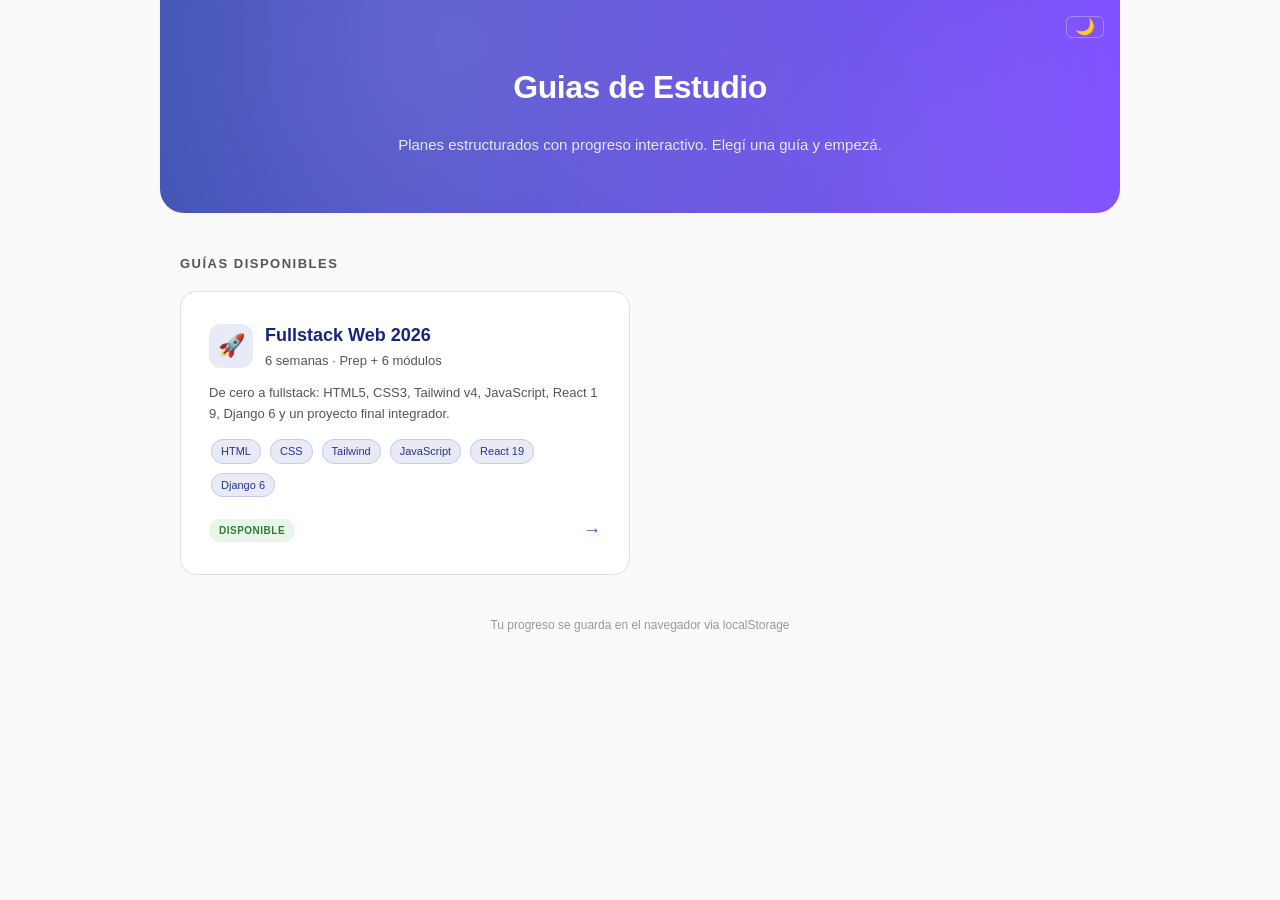
==== commit 94944c2c: "fix: theme toggle on landing, modernize landing styles" ====
--- a/index.html
+++ b/index.html
@@ -5,104 +5,36 @@
     <meta name="viewport" content="width=device-width, initial-scale=1.0" />
     <title>Guias de Estudio — Dev</title>
     <link rel="stylesheet" href="shared/styles.css" />
-    <style>
-      .landing-header {
-        text-align: center;
-        padding: 40px 0 20px;
-      }
-      .landing-header h1 {
-        border: none;
-        font-size: 28px;
-        margin: 0;
-      }
-      .landing-header p {
-        color: var(--text-muted);
-        font-size: 15px;
-        margin-top: 8px;
-      }
-      .guides-grid {
-        display: grid;
-        grid-template-columns: repeat(auto-fill, minmax(300px, 1fr));
-        gap: 20px;
-        margin-top: 30px;
-      }
-      .guide-card {
-        background: var(--bg-surface);
-        border: 2px solid var(--border);
-        border-radius: 12px;
-        padding: 24px;
-        transition: border-color 0.2s, transform 0.2s;
-        text-decoration: none;
-        color: var(--text);
-        display: block;
-      }
-      .guide-card:hover {
-        border-color: var(--accent);
-        transform: translateY(-2px);
-        text-decoration: none;
-      }
-      .guide-card h2 {
-        margin: 0 0 8px;
-        font-size: 18px;
-        color: var(--h1);
-      }
-      .guide-card p {
-        margin: 0 0 12px;
-        font-size: 13px;
-        color: var(--text-muted);
-        line-height: 1.5;
-      }
-      .guide-tags {
-        display: flex;
-        flex-wrap: wrap;
-        gap: 4px;
-      }
-      .guide-status {
-        display: inline-block;
-        font-size: 10px;
-        font-weight: 700;
-        padding: 2px 8px;
-        border-radius: 4px;
-        text-transform: uppercase;
-        letter-spacing: 0.4px;
-        margin-bottom: 10px;
-      }
-      .guide-status.active {
-        background: #2e7d32;
-        color: #fff;
-      }
-      .guide-status.soon {
-        background: var(--border);
-        color: var(--text-muted);
-      }
-      .landing-theme {
-        position: absolute;
-        top: 20px;
-        right: 20px;
-      }
-    </style>
   </head>
-  <body style="position: relative">
-    <button
-      class="theme-toggle landing-theme"
-      id="themeToggle"
-      title="Cambiar tema"
-    ></button>
-
-    <div class="landing-header">
+  <body class="landing-body">
+    <div class="landing-hero">
+      <button
+        class="theme-toggle landing-theme"
+        id="themeToggle"
+        title="Cambiar tema"
+      ></button>
       <h1>Guias de Estudio</h1>
-      <p>
-        Planes estructurados con progreso interactivo. Elegí una guía y empeza.
+      <p class="subtitle">
+        Planes estructurados con progreso interactivo. Elegí una guía y empezá.
       </p>
     </div>
 
+    <p class="landing-section-title">Guías disponibles</p>
+
     <div class="guides-grid">
       <a href="fullstack-2026/" class="guide-card">
-        <span class="guide-status active">Disponible</span>
-        <h2>Fullstack Web 2026</h2>
+        <div class="guide-card-header">
+          <div class="guide-icon" style="background: var(--accent-light)">
+            🚀
+          </div>
+          <div>
+            <h2>Fullstack Web 2026</h2>
+            <p class="guide-card-meta">6 semanas · Prep + 6 módulos</p>
+          </div>
+        </div>
         <p>
-          HTML5, CSS3, Tailwind v4, JavaScript, React 19, Django 6 y proyecto
-          final. 6 semanas de plan estructurado.
+          De cero a fullstack: HTML5, CSS3, Tailwind v4, JavaScript, React 19,
+          Django 6 y un proyecto final integrador.
         </p>
         <div class="guide-tags">
           <span class="tg">HTML</span>
@@ -112,11 +44,19 @@
           <span class="tg">React 19</span>
           <span class="tg">Django 6</span>
         </div>
+        <div class="guide-card-footer">
+          <span class="guide-status active">Disponible</span>
+          <span class="guide-arrow">→</span>
+        </div>
       </a>
 
       <!-- Futuras guias: copiar el bloque de arriba y cambiar datos -->
     </div>
 
+    <div class="landing-footer">
+      Tu progreso se guarda en el navegador via localStorage
+    </div>
+
     <script src="shared/app.js"></script>
   </body>
 </html>
--- a/shared/styles.css
+++ b/shared/styles.css
@@ -444,6 +444,166 @@
   background: #c62828;
 }
 
+/* ===== Landing page ===== */
+.landing-body {
+  position: relative;
+  max-width: 960px;
+}
+.landing-hero {
+  text-align: center;
+  padding: 60px 20px 40px;
+  background: var(--accent-fill);
+  border-radius: 0 0 24px 24px;
+  margin: -30px -20px 0;
+  position: relative;
+  overflow: hidden;
+}
+.landing-hero::before {
+  content: '';
+  position: absolute;
+  inset: 0;
+  background: radial-gradient(circle at 30% 20%, rgba(255,255,255,0.12) 0%, transparent 60%),
+              radial-gradient(circle at 80% 80%, rgba(255,255,255,0.08) 0%, transparent 50%);
+}
+.landing-hero h1 {
+  border: none;
+  font-size: 32px;
+  margin: 0;
+  color: #fff;
+  font-weight: 800;
+  letter-spacing: -0.5px;
+  position: relative;
+}
+.landing-hero .subtitle {
+  color: rgba(255,255,255,0.85);
+  font-size: 15px;
+  margin-top: 10px;
+  position: relative;
+}
+.landing-hero .landing-theme {
+  position: absolute;
+  top: 16px;
+  right: 16px;
+  border-color: rgba(255,255,255,0.3);
+  color: #fff;
+}
+.landing-hero .landing-theme:hover {
+  border-color: rgba(255,255,255,0.6);
+}
+.landing-section-title {
+  font-size: 13px;
+  text-transform: uppercase;
+  letter-spacing: 1.5px;
+  color: var(--text-muted);
+  font-weight: 700;
+  margin: 40px 0 16px;
+}
+.guides-grid {
+  display: grid;
+  grid-template-columns: repeat(auto-fill, minmax(320px, 1fr));
+  gap: 20px;
+}
+.guide-card {
+  background: var(--bg-surface);
+  border: 1px solid var(--border);
+  border-radius: 16px;
+  padding: 28px;
+  transition: border-color 0.2s, transform 0.2s, box-shadow 0.2s;
+  text-decoration: none;
+  color: var(--text);
+  display: flex;
+  flex-direction: column;
+  gap: 12px;
+}
+.guide-card:hover {
+  border-color: var(--accent);
+  transform: translateY(-3px);
+  box-shadow: 0 8px 24px rgba(0,0,0,0.08);
+  text-decoration: none;
+}
+[data-theme='dark'] .guide-card:hover {
+  box-shadow: 0 8px 24px rgba(0,0,0,0.3);
+}
+.guide-card-header {
+  display: flex;
+  align-items: center;
+  gap: 12px;
+}
+.guide-icon {
+  width: 44px;
+  height: 44px;
+  border-radius: 12px;
+  display: flex;
+  align-items: center;
+  justify-content: center;
+  font-size: 22px;
+  flex-shrink: 0;
+}
+.guide-card h2 {
+  margin: 0;
+  font-size: 18px;
+  color: var(--h1);
+  font-weight: 700;
+}
+.guide-card-meta {
+  font-size: 12px;
+  color: var(--text-muted);
+  margin: 0;
+}
+.guide-card p {
+  margin: 0;
+  font-size: 13px;
+  color: var(--text-muted);
+  line-height: 1.6;
+}
+.guide-tags {
+  display: flex;
+  flex-wrap: wrap;
+  gap: 5px;
+  margin-top: auto;
+}
+.guide-card-footer {
+  display: flex;
+  align-items: center;
+  justify-content: space-between;
+  margin-top: 4px;
+}
+.guide-status {
+  display: inline-block;
+  font-size: 10px;
+  font-weight: 700;
+  padding: 3px 10px;
+  border-radius: 20px;
+  text-transform: uppercase;
+  letter-spacing: 0.5px;
+}
+.guide-status.active {
+  background: #e8f5e9;
+  color: #2e7d32;
+}
+[data-theme='dark'] .guide-status.active {
+  background: #1b2e1b;
+  color: #81c784;
+}
+.guide-status.soon {
+  background: var(--accent-light);
+  color: var(--text-muted);
+}
+.guide-arrow {
+  font-size: 18px;
+  color: var(--accent);
+  transition: transform 0.2s;
+}
+.guide-card:hover .guide-arrow {
+  transform: translateX(4px);
+}
+.landing-footer {
+  text-align: center;
+  padding: 40px 0 20px;
+  font-size: 12px;
+  color: var(--text-faded);
+}
+
 /* ===== Theme toggle ===== */
 .theme-toggle {
   background: none;
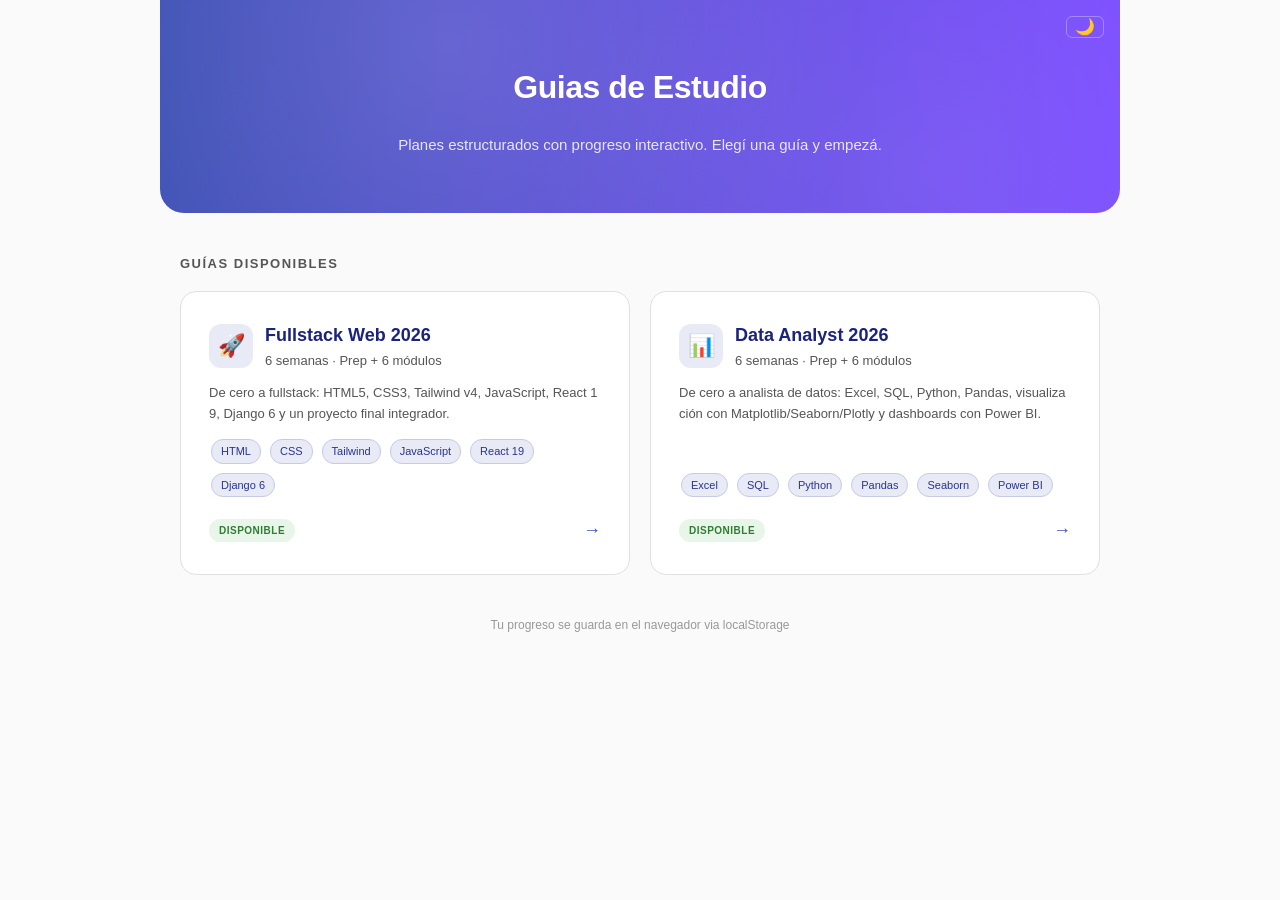
==== commit 5e874040: "feat: add data analyst 2026 guide, per-guide storage keys" ====
--- a/index.html
+++ b/index.html
@@ -50,6 +50,34 @@
         </div>
       </a>
 
+      <a href="data-analyst-2026/" class="guide-card">
+        <div class="guide-card-header">
+          <div class="guide-icon" style="background: var(--accent-light)">
+            📊
+          </div>
+          <div>
+            <h2>Data Analyst 2026</h2>
+            <p class="guide-card-meta">6 semanas · Prep + 6 módulos</p>
+          </div>
+        </div>
+        <p>
+          De cero a analista de datos: Excel, SQL, Python, Pandas, visualización
+          con Matplotlib/Seaborn/Plotly y dashboards con Power BI.
+        </p>
+        <div class="guide-tags">
+          <span class="tg">Excel</span>
+          <span class="tg">SQL</span>
+          <span class="tg">Python</span>
+          <span class="tg">Pandas</span>
+          <span class="tg">Seaborn</span>
+          <span class="tg">Power BI</span>
+        </div>
+        <div class="guide-card-footer">
+          <span class="guide-status active">Disponible</span>
+          <span class="guide-arrow">→</span>
+        </div>
+      </a>
+
       <!-- Futuras guias: copiar el bloque de arriba y cambiar datos -->
     </div>
 
